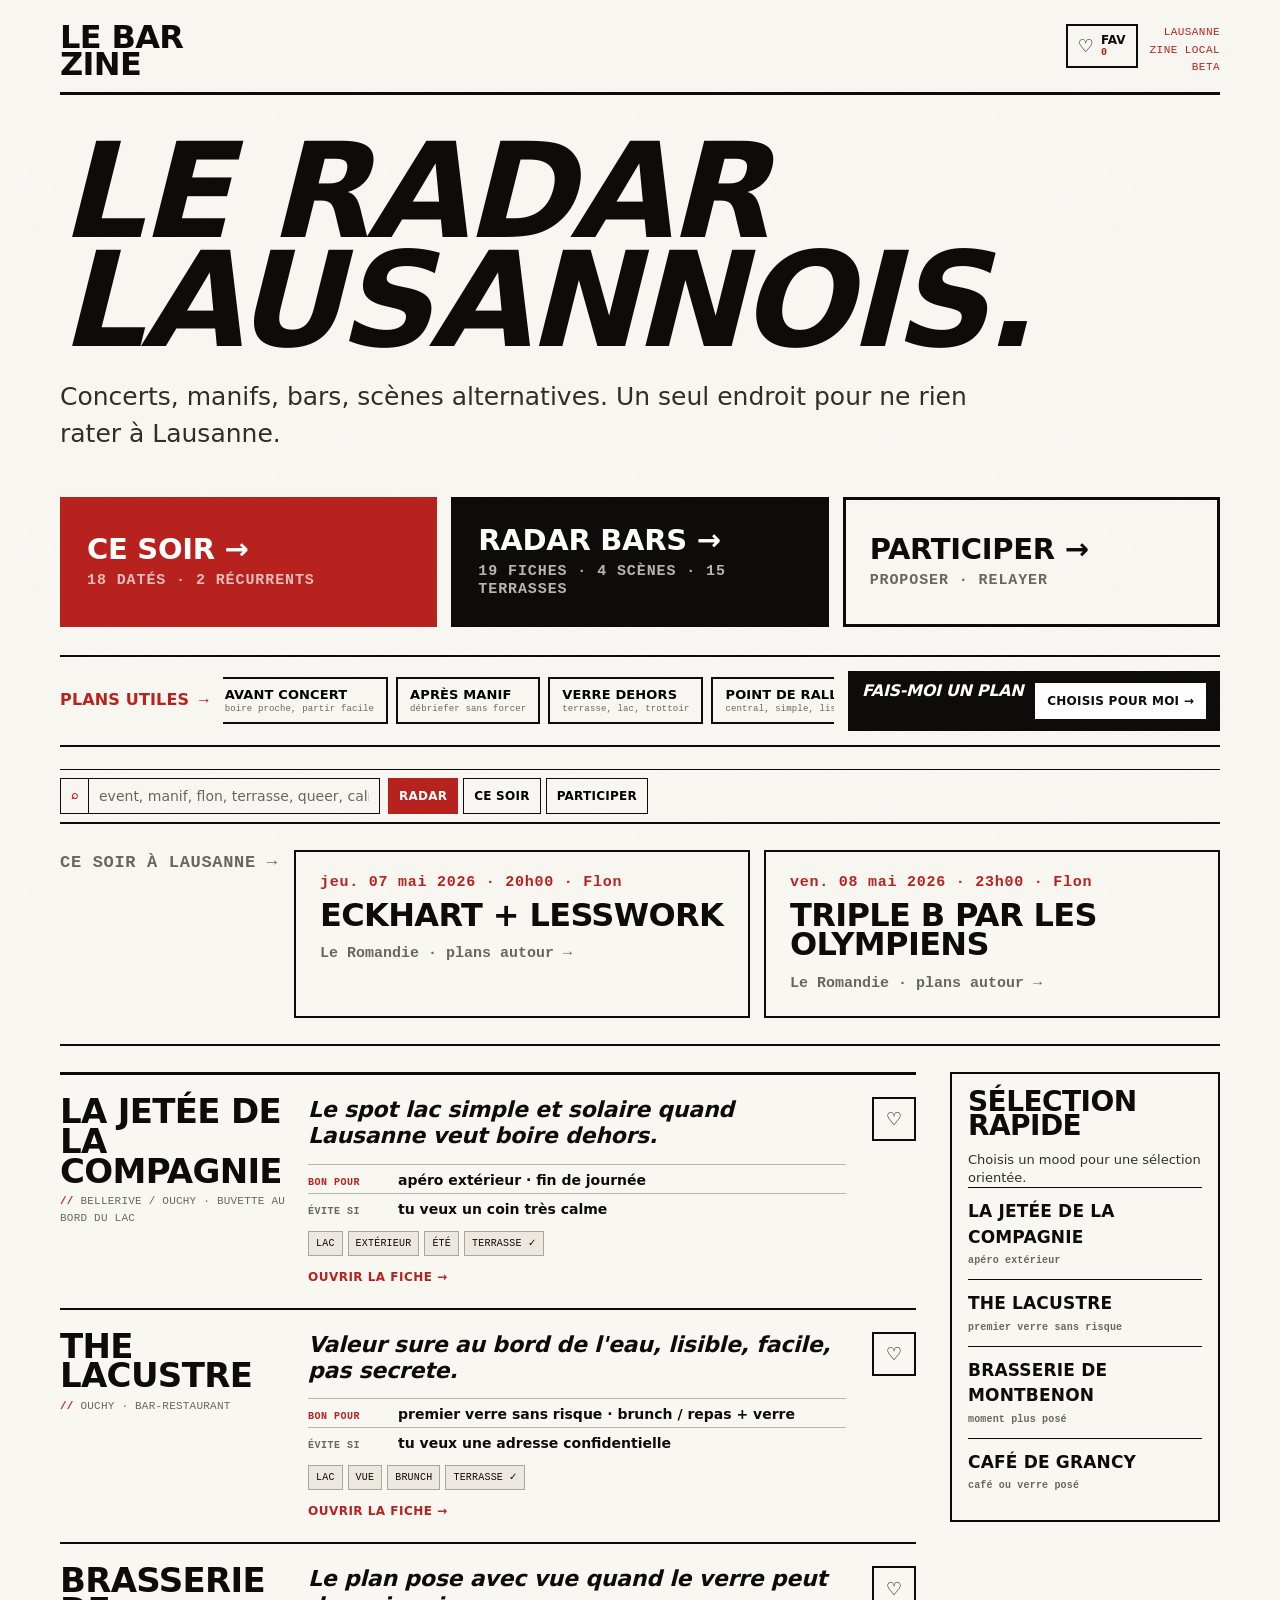
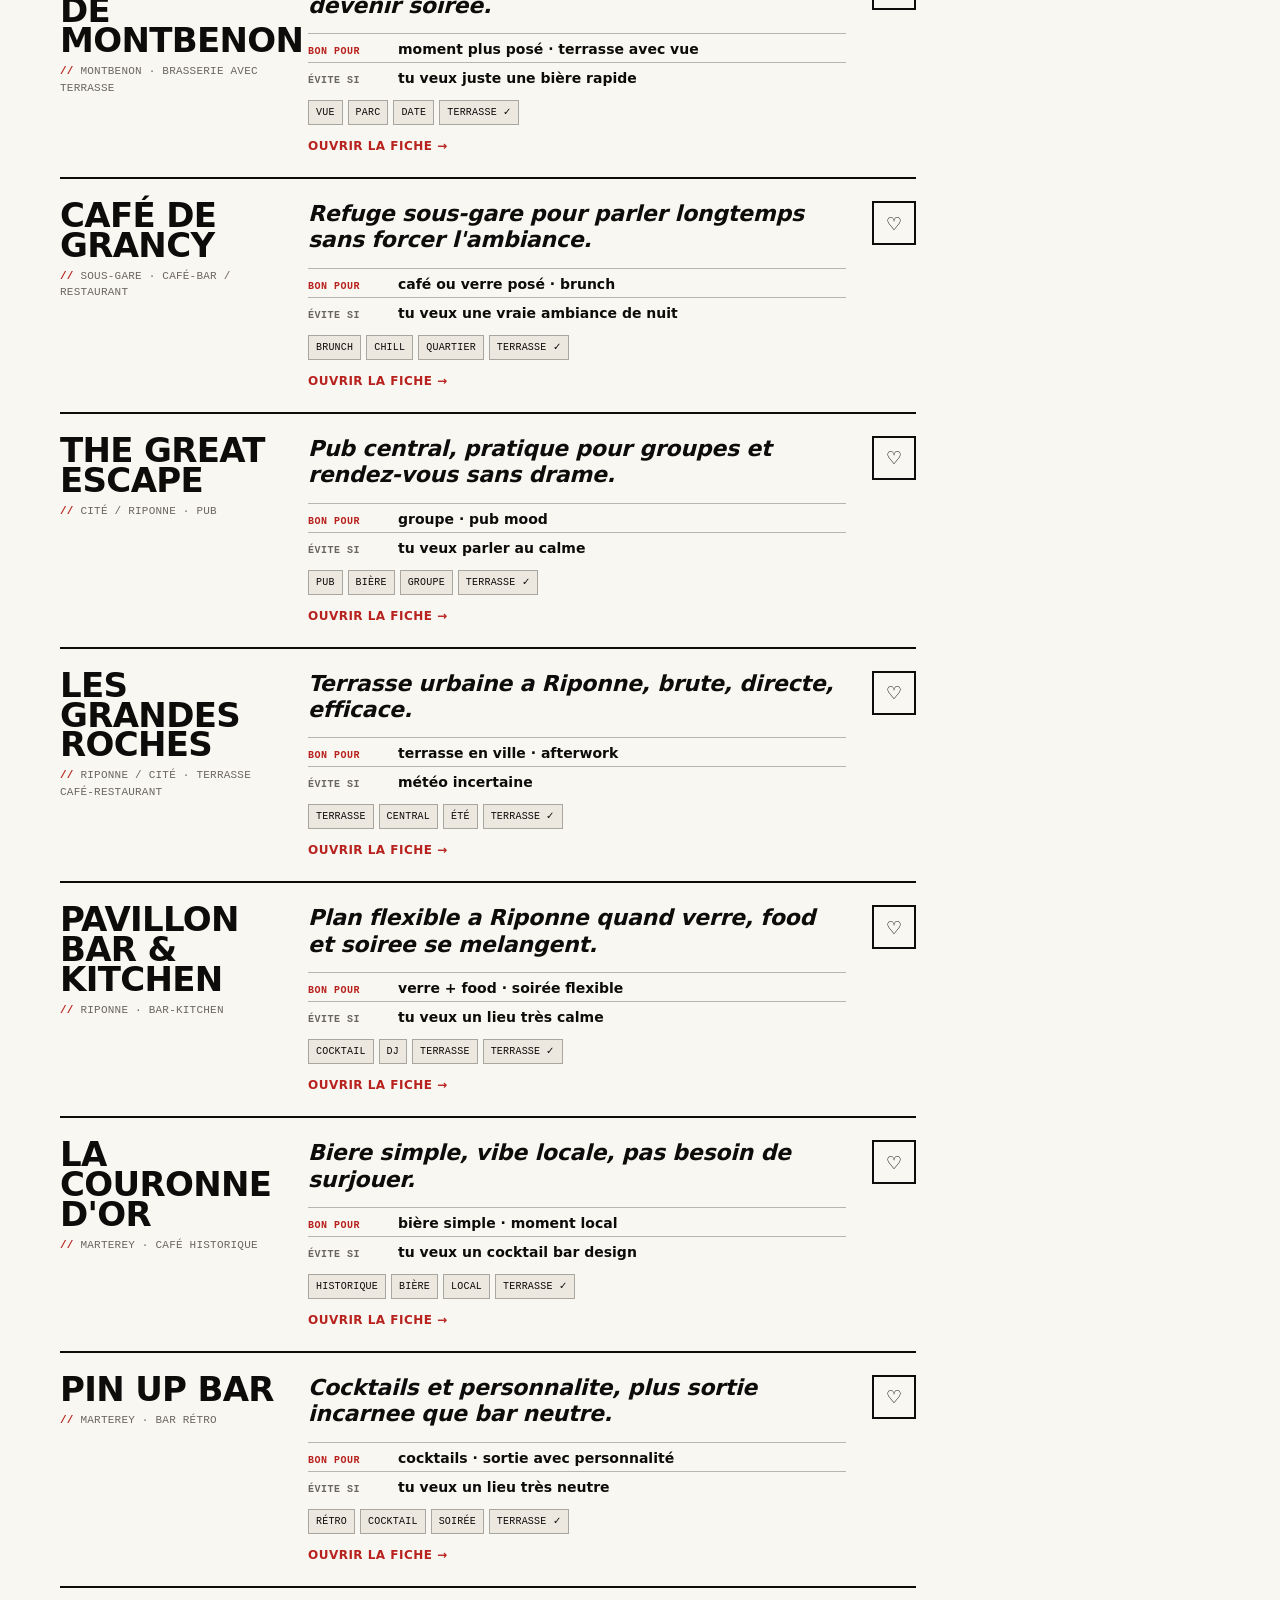
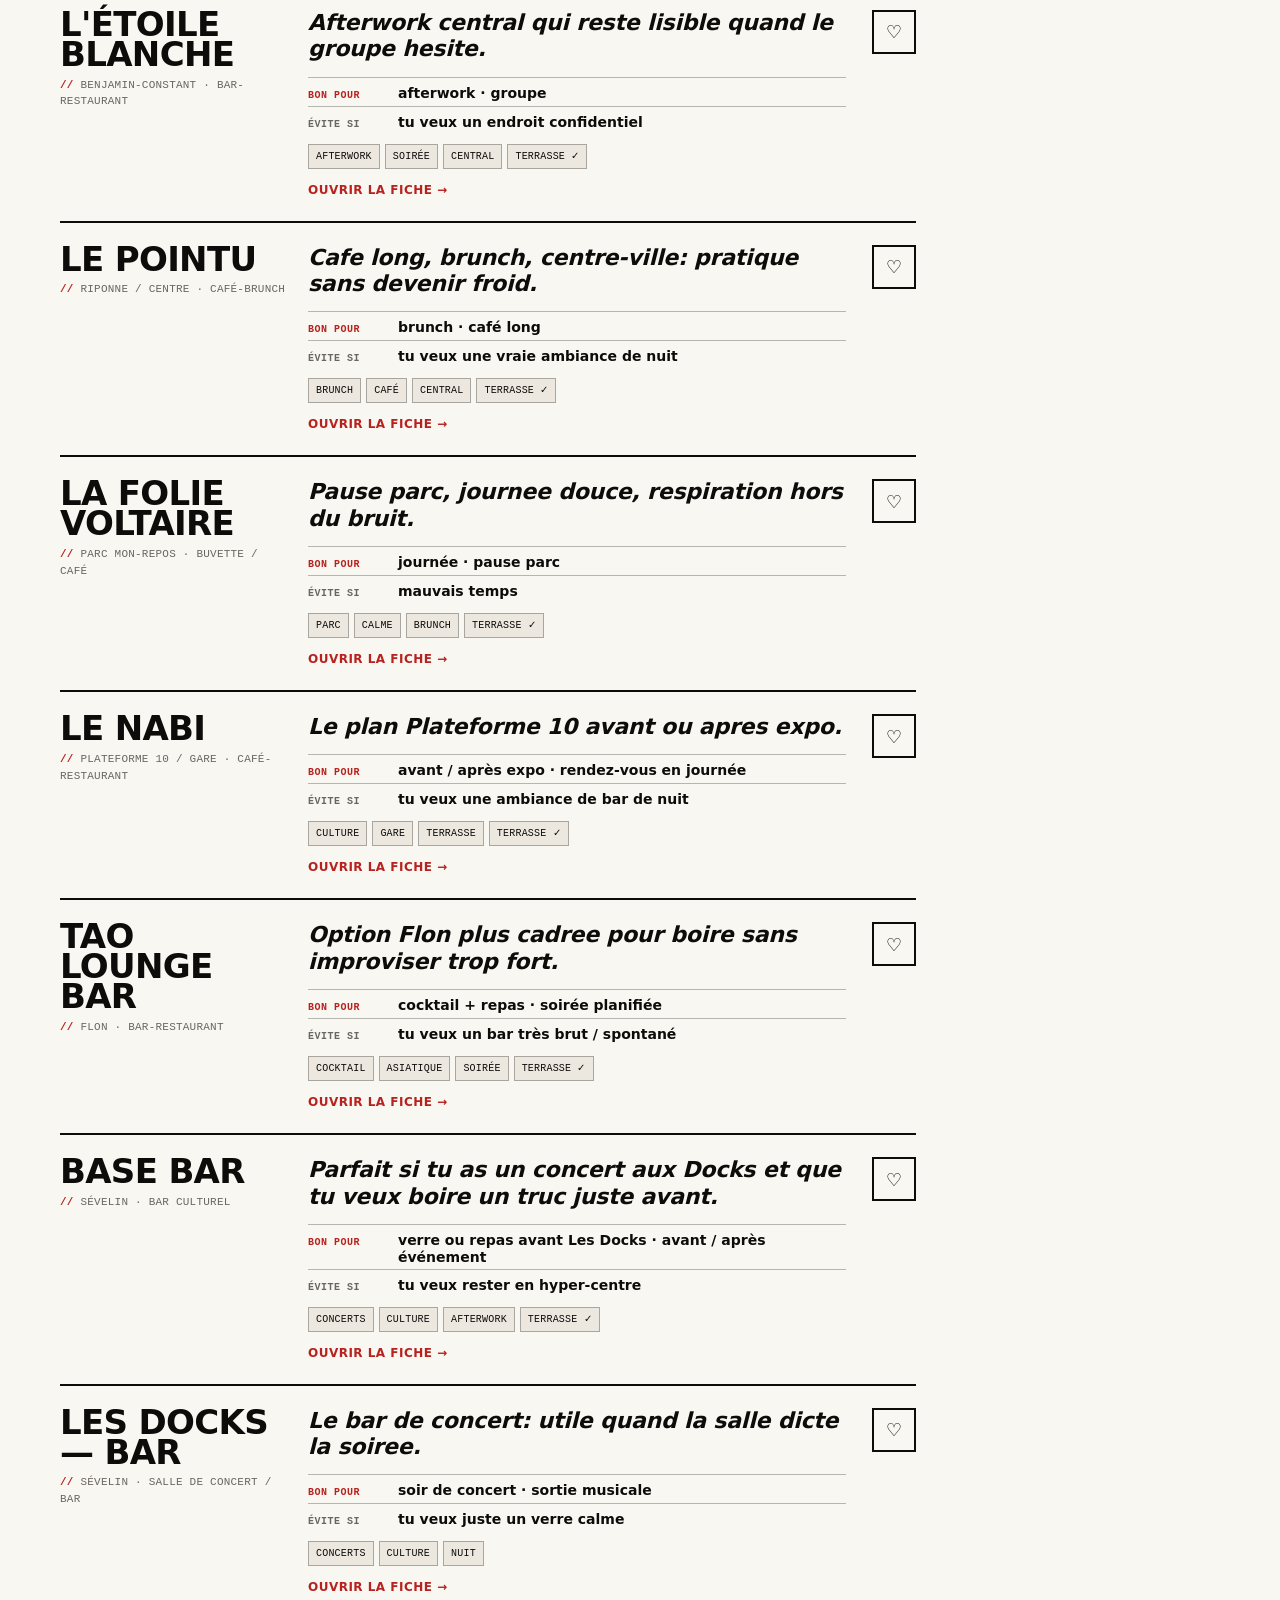
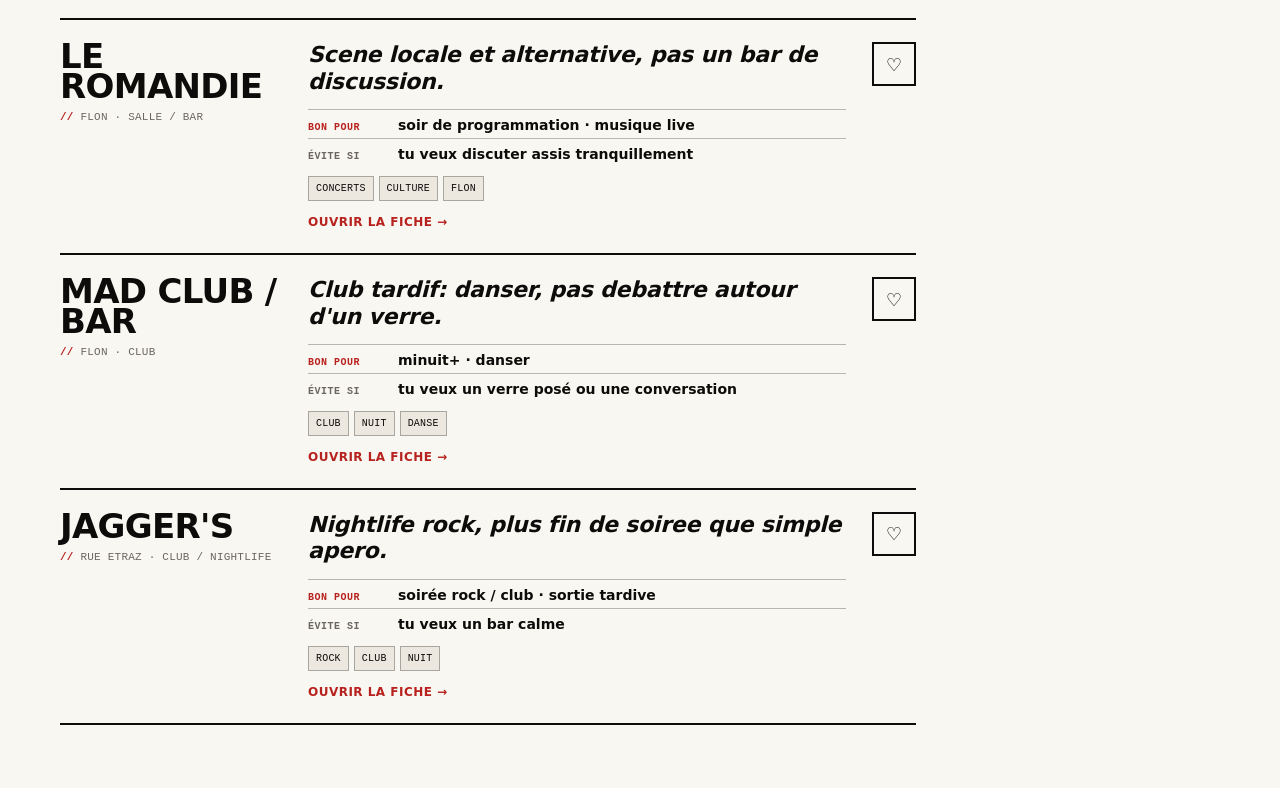
==== index.html @ 76d9517c "refactor: make plans useful editorial" ====
<!DOCTYPE html>
<html lang="fr">
<head>
<meta charset="UTF-8">
<meta name="viewport" content="width=device-width, initial-scale=1.0">
<title>Le Bar Zine — Lausanne</title>

<link rel="stylesheet" href="assets/styles.css?v=20260507-v9">
</head>
<body>

<div class="app">
  <header class="top">
    <div class="brand">Le Bar<br>Zine</div>
    <div class="top-actions">
      <button class="saved-shortcut" type="button" onclick="window.openSaved()" aria-label="Voir les favoris">
        <span>♡</span>
        <strong>FAV</strong>
        <em id="savedCount">0</em>
      </button>
      <div class="issue">Lausanne<br>zine local<br>beta</div>
    </div>
  </header>

  <section class="hero">
    <h1>Le radar lausannois.</h1>
    <p>Concerts, manifs, bars, scènes alternatives. Un seul endroit pour ne rien rater à Lausanne.</p>

    <div class="sortie-strip" id="sortieStrip" aria-label="Navigation rapide">
      <button class="sortie-card" type="button" onclick="window.goPulse('events')">
        <strong>Ce soir →</strong>
        <span id="pulseEvents">Events datés</span>
      </button>
      <button class="sortie-card" type="button" onclick="window.goPulse('bars')">
        <strong>Radar bars →</strong>
        <span id="pulseBars">Bars & lieux</span>
      </button>
      <button class="sortie-card ghost" type="button" onclick="window.goPulse('support')">
        <strong>Participer →</strong>
        <span>Proposer · relayer</span>
      </button>
    </div>

    <div class="decision">
      <div class="decision-box">
        <h2>Plans utiles</h2>
        <div id="moodGrid" class="mood-grid"></div>
      </div>
      <div class="random-box">
        <div>
          <h2>Fais-moi un plan</h2>
          <p>Bonus rapide : trois lieux selon le plan actif.</p>
        </div>
        <button onclick="window.chooseForMe()">Choisis pour moi →</button>
      </div>
    </div>
  </section>

  <section class="controls">
    <div class="search">
      <span>⌕</span>
      <input id="searchInput" placeholder="event, manif, flon, terrasse, queer, calme…" autocomplete="off" spellcheck="false">
    </div>
    <div class="tabs" id="tabs"></div>
  </section>

  <section class="tonight-strip" id="tonightStrip" aria-label="Ce soir à Lausanne"></section>

  <section class="layout">
    <main>
      <div class="grid" id="grid">
        <div class="empty">Chargement des bars...</div>
      </div>
    </main>
    <aside class="side">
      <h2>Sélection<br>rapide</h2>
      <p id="sideText">Choisis un mood pour une sélection orientée.</p>
      <div id="sideList"></div>
    </aside>
  </section>
</div>

<!-- Fiche bar -->
<section class="detail" id="detail">
  <div class="detail-inner">
    <button class="back-btn" onclick="window.closeDetail()">← retour</button>
    <div id="detailContent"></div>
  </div>
</section>

<!-- Modal "Choisis pour moi" -->
<section class="pick-modal" id="pickModal">
  <div class="pick-inner">
    <div class="pick-top">
      <div>
        <div class="pick-mood-label" id="pickMoodLabel"></div>
        <h2>Essaie ça.</h2>
      </div>
      <button class="close-btn" onclick="window.closePick()">Fermer</button>
    </div>
    <div id="pickList" class="pick-list"></div>
  </div>
</section>

<script src="assets/app.js?v=20260507-v9" defer></script>
</body>
</html>
---- assets/styles.css ----
:root{
  --paper:#f9f7f2;
  --ink:#0d0c0a;
  --muted:#6b6560;
  --red:#b8221e;
  --red2:#d42e29;
  --soft:#ede8df;
  --line:#0d0c0a;
  --paper-dark:#f0ece4;
}

*{box-sizing:border-box;margin:0;padding:0}

html,body{
  background:var(--paper);
  color:var(--ink);
  font-family:Inter,ui-sans-serif,system-ui,-apple-system,BlinkMacSystemFont,"Segoe UI",sans-serif;
  font-size:16px;
  line-height:1.5;
  overflow-x:hidden;
}

/* Texture grain */
body::before{
  content:"";
  position:fixed;
  inset:0;
  pointer-events:none;
  z-index:1000;
  opacity:.4;
  background-image:url("data:image/svg+xml,%3Csvg viewBox='0 0 256 256' xmlns='http://www.w3.org/2000/svg'%3E%3Cfilter id='noise'%3E%3CfeTurbulence type='fractalNoise' baseFrequency='0.9' numOctaves='4' stitchTiles='stitch'/%3E%3C/filter%3E%3Crect width='100%25' height='100%25' filter='url(%23noise)' opacity='0.08'/%3E%3C/svg%3E");
  background-size:180px;
  mix-blend-mode:multiply;
}

button,input{font-family:inherit}
button:focus-visible,
a:focus-visible,
input:focus-visible{
  outline:3px solid var(--red);
  outline-offset:3px;
}

/* ─── LAYOUT ─── */
.app{max-width:1200px;margin:0 auto;padding:24px 20px 100px}

/* ─── HEADER ─── */
.top{
  display:flex;
  justify-content:space-between;
  align-items:flex-start;
  border-bottom:3px solid var(--ink);
  padding-bottom:14px;
  margin-bottom:0;
}
.brand{
  font-family:Inter,ui-sans-serif,system-ui,sans-serif;
  font-weight:900;
  text-transform:uppercase;
  letter-spacing:-.02em;
  font-size:32px;
  line-height:.85;
}
.issue{
  font-family:ui-monospace,SFMono-Regular,Menlo,monospace;
  font-size:11px;
  text-transform:uppercase;
  color:var(--red);
  text-align:right;
  letter-spacing:.04em;
  line-height:1.6;
}
.top-actions{
  align-items:flex-start;
  display:flex;
  gap:12px;
}
.saved-shortcut{
  align-items:center;
  background:var(--paper);
  border:2px solid var(--ink);
  color:var(--ink);
  cursor:pointer;
  display:grid;
  gap:2px 7px;
  grid-template-columns:auto auto;
  min-height:44px;
  padding:8px 10px;
  text-align:left;
  transition:background .12s,color .12s;
}
.saved-shortcut:hover,
.saved-shortcut:focus-visible,
.saved-shortcut.active{
  background:var(--ink);
  color:white;
}
.saved-shortcut span{
  font-size:18px;
  grid-row:1 / span 2;
  line-height:1;
}
.saved-shortcut strong{
  font-family:Inter,ui-sans-serif,system-ui,sans-serif;
  font-size:12px;
  font-weight:900;
  line-height:1;
  text-transform:uppercase;
}
.saved-shortcut em{
  color:var(--red);
  font-family:ui-monospace,SFMono-Regular,Menlo,monospace;
  font-size:10px;
  font-style:normal;
  font-weight:700;
  line-height:1;
}
.saved-shortcut:hover em,
.saved-shortcut:focus-visible em,
.saved-shortcut.active em{color:white}

/* ─── HERO ─── */
.hero{padding:42px 0 22px;border-bottom:1px solid var(--ink)}
.hero h1{
  font-family:Inter,ui-sans-serif,system-ui,sans-serif;
  font-size:clamp(66px,11.5vw,132px);
  letter-spacing:-.03em;
  line-height:.82;
  text-transform:uppercase;
  font-weight:900;
  font-style:italic;
  max-width:1000px;
}
.hero p{
  font-size:25px;
  line-height:1.5;
  max-width:930px;
  margin:24px 0 0;
  color:#322d28;
}
.mission-grid{
  border-top:3px solid var(--ink);
  display:grid;
  gap:0;
  grid-template-columns:repeat(3,1fr);
  margin:22px 0 0;
}
.mission-grid article{
  border-bottom:2px solid var(--ink);
  min-width:0;
  padding:14px 14px 16px;
}
.mission-grid article + article{border-left:2px solid var(--ink)}
.mission-grid span{
  color:var(--red);
  display:block;
  font-family:ui-monospace,SFMono-Regular,Menlo,monospace;
  font-size:10px;
  font-weight:700;
  letter-spacing:.08em;
  margin-bottom:7px;
  text-transform:uppercase;
}
.mission-grid h2{
  font-family:Inter,ui-sans-serif,system-ui,sans-serif;
  font-size:23px;
  font-style:italic;
  font-weight:900;
  letter-spacing:-.01em;
  line-height:.9;
  text-transform:uppercase;
}
.mission-grid p{
  color:#332e29;
  font-size:13px;
  line-height:1.35;
  margin:9px 0 0;
}
.sortie-strip{
  border:0;
  display:grid;
  gap:14px;
  grid-template-columns:1fr 1fr 1fr;
  margin:44px 0 0;
}
.sortie-card{
  appearance:none;
  background:var(--ink);
  border:3px solid var(--ink);
  color:var(--ink);
  cursor:pointer;
  min-width:0;
  min-height:130px;
  padding:22px 24px;
  text-align:left;
  transition:background .12s,color .12s;
}
.sortie-card:first-child{
  background:var(--red);
  border-color:var(--red);
}
.sortie-card.ghost{
  background:var(--paper);
  color:var(--ink);
}
.sortie-card:hover,
.sortie-card:focus-visible{background:var(--ink);color:white}
.sortie-strip span{
  color:rgba(255,255,255,.7);
  display:block;
  font-family:ui-monospace,SFMono-Regular,Menlo,monospace;
  font-size:15px;
  font-weight:700;
  letter-spacing:.06em;
  line-height:1.2;
  margin-top:8px;
  text-transform:uppercase;
}
.sortie-card.ghost span{color:var(--muted)}
.sortie-card:hover span,
.sortie-card:focus-visible span{color:#fff}
.sortie-strip strong{
  color:white;
  display:block;
  font-family:Inter,ui-sans-serif,system-ui,sans-serif;
  font-size:29px;
  font-weight:900;
  letter-spacing:-.01em;
  line-height:1.05;
  text-transform:uppercase;
}
.sortie-card.ghost strong{color:var(--ink)}
.sortie-card.ghost:hover strong,
.sortie-card.ghost:focus-visible strong{color:white}

/* ─── DECISION ─── */
.decision{
  align-items:center;
  border-bottom:2px solid var(--ink);
  border-top:2px solid var(--ink);
  display:grid;
  gap:14px;
  grid-template-columns:minmax(0,1fr) auto;
  margin:28px 0 0;
  padding:14px 0;
}
.decision-box{
  align-items:center;
  background:var(--paper);
  display:grid;
  gap:14px;
  grid-template-columns:auto minmax(0,1fr);
  min-width:0;
}
.decision-box h2{
  color:var(--red);
  font-family:Inter,ui-sans-serif,system-ui,sans-serif;
  font-weight:900;
  font-size:16px;
  line-height:1;
  letter-spacing:.01em;
  text-transform:uppercase;
  margin:0;
  white-space:nowrap;
}
.decision-box h2::after{
  content:" →";
  font-family:ui-monospace,SFMono-Regular,Menlo,monospace;
}
.mood-grid{
  display:flex;
  gap:8px;
  min-width:0;
  overflow:auto;
  padding-bottom:1px;
  scrollbar-width:none;
}
.mood-grid::-webkit-scrollbar{display:none}
.mood-btn{
  border:2px solid var(--ink);
  background:var(--paper);
  text-align:left;
  padding:8px 12px;
  cursor:pointer;
  font-family:Inter,ui-sans-serif,system-ui,sans-serif;
  font-weight:900;
  font-size:13px;
  text-transform:uppercase;
  letter-spacing:.01em;
  transition:background .12s,color .12s;
  min-height:40px;
  flex:0 0 auto;
  white-space:nowrap;
}
.mood-btn em{
  display:block;
  font-family:ui-monospace,SFMono-Regular,Menlo,monospace;
  color:var(--muted);
  font-size:9px;
  margin-top:2px;
  font-style:normal;
  text-transform:none;
  font-weight:400;
}
.mood-btn.active{background:var(--red);color:white;border-color:var(--red)}
.mood-btn.active em{color:rgba(255,255,255,.75)}

.random-box{
  border:2px solid var(--ink);
  background:var(--ink);
  color:white;
  display:grid;
  gap:12px;
  grid-template-columns:auto auto;
  padding:10px 12px;
  white-space:nowrap;
}
.random-box h2{
  font-family:Inter,ui-sans-serif,system-ui,sans-serif;
  font-size:16px;
  line-height:1;
  letter-spacing:-.02em;
  text-transform:uppercase;
  font-weight:900;
  font-style:italic;
}
.random-box p{display:none}
.random-box button{
  border:2px solid white;
  background:white;
  color:var(--ink);
  font-family:Inter,ui-sans-serif,system-ui,sans-serif;
  font-weight:900;
  text-transform:uppercase;
  font-size:12px;
  letter-spacing:.02em;
  padding:8px 10px;
  cursor:pointer;
  transition:background .12s,color .12s;
  min-height:36px;
}
.random-box button:hover{background:var(--red);color:white;border-color:var(--red)}

/* ─── CONTROLS ─── */
.controls{
  position:sticky;
  top:0;
  z-index:20;
  background:rgba(249,247,242,.97);
  border-bottom:2px solid var(--ink);
  backdrop-filter:blur(4px);
  display:grid;
  gap:8px;
  grid-template-columns:minmax(220px,320px) minmax(0,1fr);
  padding:8px 0;
}
.search{
  display:flex;
  border:1px solid var(--ink);
  background:var(--paper);
  min-width:0;
}
.search span{
  padding:7px 10px;
  border-right:1px solid var(--ink);
  font-family:ui-monospace,SFMono-Regular,Menlo,monospace;
  font-weight:700;
  color:var(--red);
  font-size:12px;
  display:flex;
  align-items:center;
}
.search input{
  border:0;
  background:transparent;
  outline:0;
  width:100%;
  padding:7px 10px;
  font-size:14px;
  color:var(--ink);
  font-family:Inter,ui-sans-serif,system-ui,sans-serif;
}
.search input::placeholder{color:var(--muted)}
.tabs{display:flex;gap:5px;overflow:auto;scrollbar-width:none}
.tabs::-webkit-scrollbar{display:none}
.tab{
  border:1px solid var(--ink);
  background:var(--paper);
  padding:7px 10px;
  font-family:Inter,ui-sans-serif,system-ui,sans-serif;
  font-weight:700;
  text-transform:uppercase;
  font-size:12px;
  letter-spacing:.02em;
  cursor:pointer;
  white-space:nowrap;
  transition:background .1s,color .1s;
  min-height:36px;
}
.tab.active{background:var(--red);color:white;border-color:var(--red)}

/* ─── TONIGHT STRIP ─── */
.tonight-strip{
  border-bottom:2px solid var(--ink);
  display:grid;
  gap:14px;
  grid-template-columns:220px minmax(0,1fr);
  padding:26px 0;
}
.tonight-strip[hidden]{display:none}
.tonight-head span{
  color:var(--muted);
  display:block;
  font-family:ui-monospace,SFMono-Regular,Menlo,monospace;
  font-size:17px;
  font-weight:700;
  letter-spacing:.04em;
  text-transform:uppercase;
}
.tonight-list{
  display:grid;
  gap:14px;
  grid-template-columns:repeat(2,minmax(0,1fr));
}
.tonight-card{
  border:2px solid var(--ink);
  min-width:0;
  padding:22px 24px;
}
.tonight-card p{
  color:var(--red);
  font-family:ui-monospace,SFMono-Regular,Menlo,monospace;
  font-size:15px;
  font-weight:700;
  letter-spacing:.05em;
  line-height:1.2;
  margin:0 0 9px;
}
.tonight-card h2{
  font-family:Inter,ui-sans-serif,system-ui,sans-serif;
  font-size:32px;
  font-weight:900;
  letter-spacing:-.02em;
  line-height:.92;
  margin:0 0 10px;
  text-transform:uppercase;
}
.tonight-card button{
  background:transparent;
  border:0;
  color:var(--muted);
  cursor:pointer;
  font-family:ui-monospace,SFMono-Regular,Menlo,monospace;
  font-size:15px;
  font-weight:700;
  padding:0;
  text-align:left;
}
.tonight-card button:hover{color:var(--red)}

/* ─── LAYOUT GRID + SIDEBAR ─── */
.layout{display:grid;grid-template-columns:1fr 270px;gap:34px;margin-top:26px}
.grid{border-top:3px solid var(--ink)}

/* ─── CARD ─── */
.card{
  display:grid;
  grid-template-columns:minmax(180px,230px) 1fr 52px;
  gap:18px;
  align-items:start;
  border-bottom:2px solid var(--ink);
  padding:22px 0;
  cursor:pointer;
  transition:background .1s;
}
.card:hover{background:var(--paper-dark);margin:0 -8px;padding:22px 8px}
.card-left{}
.name{
  font-family:Inter,ui-sans-serif,system-ui,sans-serif;
  font-size:34px;
  line-height:.88;
  letter-spacing:-.02em;
  text-transform:uppercase;
  font-weight:900;
  transition:color .1s;
}
.card:hover .name{color:var(--red)}
.meta{
  font-family:ui-monospace,SFMono-Regular,Menlo,monospace;
  color:var(--muted);
  font-size:11px;
  text-transform:uppercase;
  margin-top:7px;
  letter-spacing:.02em;
}
.meta::before{content:"// ";color:var(--red);font-weight:700}
.status{
  display:inline-block;
  font-family:ui-monospace,SFMono-Regular,Menlo,monospace;
  font-size:10px;
  letter-spacing:.04em;
  margin-top:9px;
  padding:3px 7px;
  text-transform:uppercase;
  border:1px solid currentColor;
}
.status-ok{color:#2a7a3a;background:rgba(42,122,58,.08)}
.status-check{color:#8a6a10;background:rgba(138,106,16,.08)}
.status-todo{color:var(--red);background:rgba(184,34,30,.08)}
.status-row{display:flex;gap:7px;flex-wrap:wrap;align-items:center}
.hook{
  font-size:22px;
  font-style:italic;
  font-weight:650;
  line-height:1.2;
  letter-spacing:-.01em;
  margin:0 0 14px;
  max-width:680px;
  text-align:left;
  hyphens:auto;
}
.reason{
  border-left:3px solid var(--red);
  color:var(--red);
  font-family:ui-monospace,SFMono-Regular,Menlo,monospace;
  font-size:11px;
  font-weight:700;
  letter-spacing:.03em;
  margin:0 0 10px;
  padding-left:8px;
  text-transform:uppercase;
}
.card-fit{
  align-items:baseline;
  border-top:1px solid rgba(13,12,10,.28);
  display:grid;
  gap:8px;
  grid-template-columns:82px 1fr;
  padding:7px 0 0;
}
.card-fit + .card-fit{margin-top:3px}
.card-fit span{
  color:var(--red);
  font-family:ui-monospace,SFMono-Regular,Menlo,monospace;
  font-size:10px;
  font-weight:700;
  letter-spacing:.05em;
  text-transform:uppercase;
}
.card-fit strong{
  font-family:Inter,ui-sans-serif,system-ui,sans-serif;
  font-size:14px;
  font-weight:800;
  line-height:1.2;
}
.card-fit.muted span{color:var(--muted)}
.tags{display:flex;gap:5px;flex-wrap:wrap}
.card .tags{margin-top:12px}
.card-open{
  color:var(--red);
  font-family:Inter,ui-sans-serif,system-ui,sans-serif;
  font-size:12px;
  font-weight:900;
  letter-spacing:.04em;
  margin-top:12px;
  text-transform:uppercase;
}
.tag{
  background:var(--soft);
  border:1px solid rgba(13,12,10,.3);
  padding:4px 7px;
  font-family:ui-monospace,SFMono-Regular,Menlo,monospace;
  font-size:10px;
  text-transform:uppercase;
  letter-spacing:.02em;
}
.save-btn{
  border:2px solid var(--ink);
  background:var(--paper);
  width:44px;
  height:44px;
  font-size:18px;
  cursor:pointer;
  justify-self:end;
  transition:background .1s,color .1s;
  display:flex;
  align-items:center;
  justify-content:center;
  flex:0 0 auto;
}
.save-btn.saved{background:var(--red);color:white;border-color:var(--red)}

/* ─── SIDEBAR ─── */
.side{
  position:sticky;
  top:120px;
  align-self:start;
  border:2px solid var(--ink);
  padding:16px;
}
.side h2{
  font-family:Inter,ui-sans-serif,system-ui,sans-serif;
  font-size:28px;
  line-height:.88;
  letter-spacing:-.02em;
  text-transform:uppercase;
  font-weight:900;
  margin:0 0 12px;
}
.side p{color:#332e29;line-height:1.4;font-size:13px}
.side-item{
  border-top:1px solid var(--ink);
  padding:11px 0;
  font-family:Inter,ui-sans-serif,system-ui,sans-serif;
  font-weight:700;
  font-size:17px;
  text-transform:uppercase;
  cursor:pointer;
  letter-spacing:.01em;
  transition:color .1s;
}
.side-item:hover{color:var(--red)}
.side-item em{
  display:block;
  font-family:ui-monospace,SFMono-Regular,Menlo,monospace;
  color:var(--muted);
  font-size:10px;
  font-style:normal;
  text-transform:none;
  margin-top:3px;
}

/* ─── EMPTY ─── */
.empty{
  border:2px solid var(--ink);
  padding:32px;
  text-align:center;
  font-family:Inter,ui-sans-serif,system-ui,sans-serif;
  font-weight:700;
  font-size:20px;
  text-transform:uppercase;
  letter-spacing:.02em;
  color:var(--muted);
  margin-top:2px;
}

/* ─── DETAIL (fiche bar) ─── */
.detail{
  display:none;
  position:fixed;
  inset:0;
  background:var(--paper);
  z-index:80;
  overflow:auto;
}
.detail.open{display:block}
.detail-inner{max-width:960px;margin:0 auto;padding:22px 20px 100px}
.back-btn{
  border:2px solid var(--ink);
  background:var(--paper);
  padding:9px 13px;
  font-family:Inter,ui-sans-serif,system-ui,sans-serif;
  font-weight:700;
  text-transform:uppercase;
  font-size:13px;
  letter-spacing:.04em;
  cursor:pointer;
  transition:background .1s,color .1s;
}
.back-btn:hover{background:var(--ink);color:white}

.detail-head{border-bottom:3px solid var(--ink);padding:26px 0 20px;margin-bottom:22px}
.detail-title{
  font-family:Inter,ui-sans-serif,system-ui,sans-serif;
  font-size:clamp(52px,10vw,120px);
  line-height:.8;
  letter-spacing:-.03em;
  text-transform:uppercase;
  font-weight:900;
  font-style:italic;
  max-width:880px;
}
.detail-meta{
  font-family:ui-monospace,SFMono-Regular,Menlo,monospace;
  color:var(--red);
  text-transform:uppercase;
  font-size:11px;
  letter-spacing:.04em;
  margin-top:14px;
}
.detail-meta::before{content:"// ";font-weight:700}
.detail-actions{display:flex;gap:10px;margin-top:16px;flex-wrap:wrap}
.detail-save{
  border:2px solid var(--ink);
  background:var(--red);
  color:#fff;
  padding:10px 16px;
  font-family:Inter,ui-sans-serif,system-ui,sans-serif;
  font-weight:700;
  text-transform:uppercase;
  font-size:14px;
  letter-spacing:.04em;
  cursor:pointer;
}
.agenda-link{
  border:2px solid var(--ink);
  background:var(--paper);
  color:var(--ink);
  padding:10px 16px;
  font-family:Inter,ui-sans-serif,system-ui,sans-serif;
  font-weight:700;
  text-transform:uppercase;
  font-size:14px;
  letter-spacing:.04em;
  cursor:pointer;
  text-decoration:none;
  display:inline-flex;
  align-items:center;
  gap:6px;
  transition:background .1s,color .1s;
}
.agenda-link:hover{background:var(--ink);color:white}
.detail-community{
  border-color:var(--red);
  color:var(--red);
}
.detail-community:hover{background:var(--red);color:#fff}
.agenda-label{
  font-family:ui-monospace,SFMono-Regular,Menlo,monospace;
  font-size:10px;
  color:var(--muted);
  margin-top:6px;
  letter-spacing:.02em;
}

.lead-text{
  font-size:26px;
  line-height:1.18;
  letter-spacing:-.02em;
  max-width:800px;
  margin:0 0 22px;
  font-family:Inter,ui-sans-serif,system-ui,sans-serif;
  font-weight:400;
  font-style:italic;
}
.detail-context{
  border-bottom:2px solid var(--ink);
  border-top:2px solid var(--ink);
  display:grid;
  gap:12px;
  grid-template-columns:190px 1fr;
  margin:0 0 22px;
  padding:13px 0;
}
.detail-context > div:first-child span{
  color:var(--red);
  display:block;
  font-family:ui-monospace,SFMono-Regular,Menlo,monospace;
  font-size:10px;
  font-weight:700;
  letter-spacing:.06em;
  text-transform:uppercase;
}
.detail-context > div:first-child strong{
  display:block;
  font-family:Inter,ui-sans-serif,system-ui,sans-serif;
  font-size:19px;
  font-weight:900;
  line-height:1;
  margin-top:4px;
  text-transform:uppercase;
}
.detail-context-list{
  display:grid;
  gap:7px;
}
.detail-context-list a{
  border:1px solid var(--ink);
  color:var(--ink);
  display:grid;
  gap:2px;
  padding:9px 10px;
  text-decoration:none;
  transition:background .12s,color .12s;
}
.detail-context-list a:hover{
  background:var(--ink);
  color:white;
}
.detail-context-list span{
  color:var(--red);
  font-family:ui-monospace,SFMono-Regular,Menlo,monospace;
  font-size:9px;
  font-weight:700;
  letter-spacing:.05em;
  text-transform:uppercase;
}
.detail-context-list a:hover span{color:#fff}
.detail-context-list strong{
  font-family:Inter,ui-sans-serif,system-ui,sans-serif;
  font-size:14px;
  font-weight:900;
  line-height:1;
  text-transform:uppercase;
}

/* Progressive disclosure */
.progressive{border-top:2px solid var(--ink)}
.fold{border-bottom:2px solid var(--ink)}
.fold summary{
  list-style:none;
  cursor:pointer;
  padding:15px 0;
  font-family:Inter,ui-sans-serif,system-ui,sans-serif;
  font-size:20px;
  font-weight:700;
  text-transform:uppercase;
  letter-spacing:.02em;
  display:flex;
  justify-content:space-between;
  gap:16px;
  user-select:none;
}
.fold summary::-webkit-details-marker{display:none}
.fold summary::after{content:"+";color:var(--red);font-size:22px;line-height:1}
.fold[open] summary::after{content:"–"}
.fold-content{padding:0 0 16px}

.sections{display:grid;grid-template-columns:1fr 1fr;gap:16px}
.box{border-top:2px solid var(--ink);padding-top:12px}
.box h3{
  font-family:ui-monospace,SFMono-Regular,Menlo,monospace;
  font-size:11px;
  text-transform:uppercase;
  letter-spacing:.06em;
  color:var(--red);
  margin:0 0 10px;
}
.box p,.box li{font-size:15px;line-height:1.45}
.box ul{margin:0;padding-left:16px}

.pills{display:flex;gap:7px;flex-wrap:wrap}
.pill{
  border:1px solid var(--ink);
  background:var(--soft);
  padding:7px 10px;
  font-family:Inter,ui-sans-serif,system-ui,sans-serif;
  font-size:14px;
  font-weight:700;
  text-transform:uppercase;
}

.service-grid{display:grid;grid-template-columns:repeat(5,1fr);gap:8px}
.service{
  border:2px solid var(--ink);
  padding:10px;
  font-family:ui-monospace,SFMono-Regular,Menlo,monospace;
  font-size:10px;
  text-transform:uppercase;
  letter-spacing:.03em;
}
.service b{
  display:block;
  font-family:Inter,ui-sans-serif,system-ui,sans-serif;
  font-size:13px;
  font-weight:700;
  text-transform:none;
  margin-top:5px;
}

/* Agenda section dans la fiche */
.agenda-section{margin-top:12px}
.agenda-block{
  border:2px solid var(--ink);
  padding:14px 16px;
  margin-top:10px;
  display:flex;
  align-items:center;
  justify-content:space-between;
  gap:12px;
  flex-wrap:wrap;
}
.agenda-block-text{}
.agenda-block-text strong{
  font-family:Inter,ui-sans-serif,system-ui,sans-serif;
  font-size:17px;
  font-weight:700;
  text-transform:uppercase;
  letter-spacing:.02em;
  display:block;
}
.agenda-block-text span{
  font-family:ui-monospace,SFMono-Regular,Menlo,monospace;
  font-size:10px;
  color:var(--muted);
  letter-spacing:.03em;
}
.agenda-go{
  border:2px solid var(--ink);
  background:var(--ink);
  color:white;
  padding:9px 14px;
  font-family:Inter,ui-sans-serif,system-ui,sans-serif;
  font-weight:700;
  text-transform:uppercase;
  font-size:13px;
  letter-spacing:.04em;
  cursor:pointer;
  text-decoration:none;
  white-space:nowrap;
  transition:background .1s;
}
.agenda-go:hover{background:var(--red)}
.contribution-block{
  background:var(--paper-dark);
  border-style:dashed;
}
.agenda-empty{
  font-family:ui-monospace,SFMono-Regular,Menlo,monospace;
  font-size:11px;
  color:var(--muted);
  padding:12px 0;
  letter-spacing:.02em;
}
.nearby-events{
  border-top:2px solid var(--ink);
  display:grid;
  gap:8px;
  margin-top:16px;
  padding-top:14px;
}
.nearby-events h3,
.event-plans p{
  color:var(--red);
  font-family:ui-monospace,SFMono-Regular,Menlo,monospace;
  font-size:11px;
  font-weight:700;
  letter-spacing:.06em;
  text-transform:uppercase;
}
.nearby-events article{
  border:1px solid var(--ink);
  display:grid;
  gap:3px;
  padding:10px 12px;
}
.nearby-events span,
.nearby-events em{
  color:var(--muted);
  font-family:ui-monospace,SFMono-Regular,Menlo,monospace;
  font-size:10px;
  font-style:normal;
  letter-spacing:.03em;
  text-transform:uppercase;
}
.nearby-events strong{
  font-family:Inter,ui-sans-serif,system-ui,sans-serif;
  font-size:16px;
  font-weight:900;
  line-height:1;
  text-transform:uppercase;
}
.nearby-events a{
  color:var(--red);
  font-family:Inter,ui-sans-serif,system-ui,sans-serif;
  font-size:12px;
  font-weight:800;
  justify-self:start;
  margin-top:4px;
  text-decoration:none;
  text-transform:uppercase;
}

.cta{display:grid;grid-template-columns:repeat(auto-fit,minmax(150px,1fr));gap:10px;margin-top:28px}
.cta a{
  text-align:center;
  text-decoration:none;
  border:2px solid var(--ink);
  padding:13px;
  font-family:Inter,ui-sans-serif,system-ui,sans-serif;
  font-weight:700;
  font-size:15px;
  text-transform:uppercase;
  letter-spacing:.04em;
  color:var(--ink);
  transition:background .1s,color .1s;
}
.cta a:hover{background:var(--ink);color:white}
.cta a:first-child{background:var(--red);color:white;border-color:var(--red)}
.cta a:first-child:hover{background:var(--red2)}

/* ─── PICK MODAL ─── */
.pick-modal{
  display:none;
  position:fixed;
  inset:0;
  background:rgba(13,12,10,.94);
  z-index:120;
  color:white;
  overflow:auto;
}
.pick-modal.open{display:block}
.pick-inner{max-width:900px;margin:0 auto;padding:24px 20px 80px}
.pick-top{
  display:flex;
  justify-content:space-between;
  gap:12px;
  border-bottom:3px solid white;
  padding-bottom:14px;
  align-items:flex-end;
}
.pick-top h2{
  font-family:Inter,ui-sans-serif,system-ui,sans-serif;
  font-size:clamp(46px,9vw,96px);
  line-height:.82;
  letter-spacing:-.03em;
  text-transform:uppercase;
  font-weight:900;
  font-style:italic;
}
.pick-mood-label{
  font-family:ui-monospace,SFMono-Regular,Menlo,monospace;
  font-size:11px;
  color:rgba(255,255,255,.5);
  letter-spacing:.04em;
  text-transform:uppercase;
  padding-bottom:4px;
}
.close-btn{
  border:2px solid white;
  background:transparent;
  color:white;
  font-family:Inter,ui-sans-serif,system-ui,sans-serif;
  font-weight:700;
  text-transform:uppercase;
  font-size:14px;
  letter-spacing:.04em;
  padding:10px 14px;
  cursor:pointer;
  align-self:flex-start;
  transition:background .1s,color .1s;
}
.close-btn:hover{background:white;color:var(--ink)}

.pick-list{
  display:grid;
  grid-template-columns:repeat(3,1fr);
  gap:14px;
  margin-top:22px;
}
.pick-card{
  border:2px solid rgba(255,255,255,.25);
  padding:18px;
  background:#161412;
  cursor:pointer;
  transition:border-color .15s,background .15s;
}
.pick-card:hover{border-color:white;background:#1e1b18}
.pick-num{
  font-family:ui-monospace,SFMono-Regular,Menlo,monospace;
  font-size:11px;
  color:var(--red);
  letter-spacing:.08em;
  margin-bottom:10px;
  font-weight:700;
}
.pick-card h3{
  font-family:Inter,ui-sans-serif,system-ui,sans-serif;
  font-size:28px;
  line-height:.9;
  letter-spacing:-.02em;
  text-transform:uppercase;
  font-weight:900;
  font-style:italic;
  margin:0 0 10px;
}
.pick-card p{color:rgba(255,255,255,.7);line-height:1.35;font-size:14px}
.pick-card .pick-why{
  color:var(--red);
  font-family:ui-monospace,SFMono-Regular,Menlo,monospace;
  font-size:11px;
  text-transform:uppercase;
  letter-spacing:.04em;
  margin-top:10px;
  font-weight:700;
}

/* ─── CONFIDENCE BADGE ─── */
.confidence{
  display:inline-block;
  font-family:ui-monospace,SFMono-Regular,Menlo,monospace;
  font-size:10px;
  padding:3px 7px;
  text-transform:uppercase;
  letter-spacing:.04em;
  border:1px solid currentColor;
}
.confidence.bon{color:#2a7a3a;background:rgba(42,122,58,.08)}
.confidence.moyen{color:#8a6a10;background:rgba(138,106,16,.08)}

/* ─── AGENDA + SUPPORT ─── */
.zine-panel,
.support-board{
  border-bottom:3px solid var(--ink);
  display:grid;
  gap:18px;
  grid-template-columns:1fr 280px;
  padding:22px 0;
}
.kicker{
  color:var(--red);
  font-family:ui-monospace,SFMono-Regular,Menlo,monospace;
  font-size:11px;
  font-weight:700;
  letter-spacing:.06em;
  margin:0 0 8px;
  text-transform:uppercase;
}
.zine-panel h2,
.support-lead h2{
  font-family:Inter,ui-sans-serif,system-ui,sans-serif;
  font-size:42px;
  font-style:italic;
  font-weight:900;
  letter-spacing:-.02em;
  line-height:.9;
  text-transform:uppercase;
}
.zine-panel p,
.support-lead p{
  color:#332e29;
  margin-top:10px;
  max-width:700px;
}
.panel-actions{
  display:grid;
  gap:8px;
  align-self:center;
}
.panel-actions a,
.event-link,
.support-options a{
  border:2px solid var(--ink);
  color:var(--ink);
  display:inline-flex;
  font-family:Inter,ui-sans-serif,system-ui,sans-serif;
  font-size:13px;
  font-weight:800;
  justify-content:center;
  letter-spacing:.04em;
  padding:11px 13px;
  text-decoration:none;
  text-transform:uppercase;
  transition:background .1s,color .1s;
}
.panel-actions a:first-child,
.support-options article:first-child a{background:var(--red);border-color:var(--red);color:white}
.panel-actions a:hover,
.event-link:hover,
.support-options a:hover{background:var(--ink);color:white}
.agenda-list{display:grid;gap:18px}
.event-section{
  border-top:3px solid var(--ink);
  padding:17px 0 0;
}
.event-section:first-child{border-top:0;padding-top:0}
.event-section-title{
  align-items:flex-end;
  display:flex;
  gap:14px;
  justify-content:space-between;
  margin-bottom:4px;
}
.event-section-title h3{
  font-family:Inter,ui-sans-serif,system-ui,sans-serif;
  font-size:26px;
  font-style:italic;
  font-weight:900;
  letter-spacing:-.01em;
  line-height:.9;
  text-transform:uppercase;
}
.event-section-title span{
  color:var(--red);
  flex:0 0 auto;
  font-family:ui-monospace,SFMono-Regular,Menlo,monospace;
  font-size:10px;
  letter-spacing:.04em;
  text-align:right;
  text-transform:uppercase;
}
.event-card{
  border-bottom:2px solid var(--ink);
  display:grid;
  gap:12px;
  padding:18px 0;
}
.event-date,
.event-place{
  font-family:ui-monospace,SFMono-Regular,Menlo,monospace;
  font-size:11px;
  letter-spacing:.04em;
  text-transform:uppercase;
}
.event-date{color:var(--red);font-weight:700}
.event-place{color:var(--muted);margin-top:4px}
.event-card h2{
  font-family:Inter,ui-sans-serif,system-ui,sans-serif;
  font-size:32px;
  font-style:italic;
  font-weight:900;
  letter-spacing:-.02em;
  line-height:.9;
  text-transform:uppercase;
}
.event-link{justify-self:start}
.event-plans{
  border-top:1px solid rgba(13,12,10,.28);
  display:grid;
  gap:8px;
  padding-top:11px;
}
.event-plans > div{
  display:grid;
  gap:7px;
  grid-template-columns:repeat(4,minmax(0,1fr));
}
.event-plans button{
  background:var(--paper);
  border:1px solid var(--ink);
  color:var(--ink);
  cursor:pointer;
  display:grid;
  gap:3px;
  min-height:88px;
  padding:9px;
  text-align:left;
  transition:background .12s,color .12s;
}
.event-plans button:hover,
.event-plans button:focus-visible{
  background:var(--ink);
  color:#fff;
}
.event-plans span{
  color:var(--red);
  font-family:ui-monospace,SFMono-Regular,Menlo,monospace;
  font-size:9px;
  font-weight:700;
  letter-spacing:.05em;
  text-transform:uppercase;
}
.event-plans button:hover span,
.event-plans button:focus-visible span{color:#fff}
.event-plans strong{
  font-family:Inter,ui-sans-serif,system-ui,sans-serif;
  font-size:14px;
  font-weight:900;
  line-height:1;
  text-transform:uppercase;
}
.event-plans em{
  color:var(--muted);
  font-family:ui-monospace,SFMono-Regular,Menlo,monospace;
  font-size:9px;
  font-style:normal;
  line-height:1.25;
}
.event-plans button:hover em,
.event-plans button:focus-visible em{color:rgba(255,255,255,.72)}
.support-board{grid-template-columns:1fr}
.support-options{
  display:grid;
  gap:12px;
  grid-template-columns:repeat(3,1fr);
}
.support-options article{
  border:2px solid var(--ink);
  display:grid;
  gap:10px;
  padding:16px;
}
.support-options h3{
  font-family:Inter,ui-sans-serif,system-ui,sans-serif;
  font-size:24px;
  font-weight:900;
  letter-spacing:-.01em;
  line-height:.95;
  text-transform:uppercase;
}
.support-options p{font-size:14px;color:#332e29}

/* ─── RESPONSIVE ─── */
@media(max-width:860px){
  .app{padding:16px 14px 80px}
  .top{padding-bottom:10px}
  .brand{font-size:26px}
  .top-actions{gap:8px}
  .saved-shortcut{padding:7px 8px}
  .saved-shortcut strong{font-size:10px}
  .issue{font-size:10px;line-height:1.45}
  .hero{padding:22px 0 18px}
  .hero p{font-size:20px;line-height:1.35;margin-top:18px}
  .mission-grid{
    display:flex;
    gap:8px;
    margin:16px -14px 0;
    overflow-x:auto;
    padding:0 14px 2px;
    scroll-snap-type:x proximity;
    scrollbar-width:none;
  }
  .mission-grid::-webkit-scrollbar{display:none}
  .mission-grid article{
    border:2px solid var(--ink);
    flex:0 0 245px;
    min-height:132px;
    padding:12px;
    scroll-snap-align:start;
  }
  .mission-grid article + article{border-left:2px solid var(--ink)}
  .mission-grid h2{font-size:21px}
  .mission-grid p{font-size:12px}
  .sortie-strip{
    display:flex;
    margin:28px 0 0;
    overflow:auto;
    padding:0 0 2px;
    scroll-snap-type:x proximity;
    scrollbar-width:none;
  }
  .sortie-strip::-webkit-scrollbar{display:none}
  .sortie-card{
    flex:0 0 250px;
    min-height:104px;
    padding:18px;
    scroll-snap-align:start;
  }
  .sortie-strip strong{font-size:24px}
  .sortie-strip span{font-size:12px}
  .decision{
    align-items:stretch;
    grid-template-columns:1fr;
    margin-top:18px;
    padding:12px 0;
  }
  .decision-box{
    grid-template-columns:1fr;
  }
  .decision-box h2{font-size:16px}
  .mood-grid{
    gap:8px;
    padding:0 14px 2px;
    margin:0 -14px;
    scroll-snap-type:x proximity;
  }
  .mood-grid::-webkit-scrollbar{display:none}
  .mood-btn{
    flex:0 0 172px;
    scroll-snap-align:start;
    font-size:13px;
  }
  .random-box{
    align-items:center;
    gap:12px;
    grid-template-columns:1fr auto;
  }
  .random-box h2{font-size:18px}
  .random-box button{white-space:nowrap}
  .controls{
    grid-template-columns:minmax(170px,240px) minmax(0,1fr);
    margin:0 -14px;
    padding:7px 14px;
  }
  .tonight-strip{
    grid-template-columns:1fr;
    margin:0 -14px;
    padding:22px 14px;
  }
  .tonight-list{
    display:flex;
    overflow:auto;
    padding-bottom:3px;
    scroll-snap-type:x proximity;
    scrollbar-width:none;
  }
  .tonight-list::-webkit-scrollbar{display:none}
  .tonight-card{
    flex:0 0 76vw;
    padding:18px;
    scroll-snap-align:start;
  }
  .tonight-card h2{font-size:27px}
  .search input{font-size:15px}
  .tabs{gap:7px}
  .tab{padding:7px 10px;font-size:12px}
  .layout{grid-template-columns:1fr}
  .side{display:none}
  .grid{border-top-width:3px}
  .card{grid-template-columns:minmax(0,1fr) 44px;gap:10px;padding:18px 0}
  .card:hover{margin:0;padding:18px 0}
  .card-left{grid-column:1 / 2}
  .card .card-body{grid-column:1 / 2}
  .save-btn{grid-column:2 / 3;grid-row:1;justify-self:end}
  .name{font-size:25px;line-height:.92}
  .meta{font-size:10px}
  .status{font-size:9px;margin-top:7px}
  .hook{
    font-size:18px;
    line-height:1.25;
    text-align:left;
  }
  .card-fit{grid-template-columns:76px 1fr;gap:7px}
  .card-fit strong{font-size:13px}
  .reason{font-size:10px}
  .sections{grid-template-columns:1fr}
  .service-grid{grid-template-columns:repeat(2,1fr)}
  .hero h1{font-size:clamp(44px,14vw,80px)}
  .pick-list{grid-template-columns:1fr}
  .pick-inner{padding:18px 14px 70px}
  .pick-top{align-items:flex-start}
  .pick-card h3{font-size:25px}
  .detail-inner{padding:16px 14px 80px}
  .detail-head{padding:20px 0 18px}
  .lead-text{font-size:21px;line-height:1.25}
  .detail-context{grid-template-columns:1fr}
  .fold summary{font-size:17px}
  .cta{grid-template-columns:1fr}
  .agenda-block{flex-direction:column;align-items:flex-start}
  .zine-panel,
  .support-board{grid-template-columns:1fr;padding:18px 0}
  .zine-panel h2,
  .support-lead h2{font-size:31px}
  .panel-actions{grid-template-columns:1fr 1fr}
  .support-options{grid-template-columns:1fr}
  .event-section-title{align-items:flex-start;flex-direction:column;gap:5px}
  .event-section-title h3{font-size:23px}
  .event-section-title span{text-align:left}
  .event-card h2{font-size:27px}
  .event-plans > div{grid-template-columns:repeat(2,minmax(0,1fr))}
}

@media(max-width:700px){
  .sortie-strip{
    display:grid;
    gap:10px;
    grid-template-columns:1fr;
    overflow:visible;
    padding:0;
  }
  .sortie-card{
    min-height:92px;
    width:100%;
  }
}

@media(max-width:480px){
  .app{padding-left:12px;padding-right:12px}
  .hero h1{font-size:43px}
  .hero p{font-size:14px}
  .mission-grid{margin-left:-12px;margin-right:-12px;padding-left:12px;padding-right:12px}
  .mission-grid article{flex-basis:225px;min-height:126px}
  .decision{gap:10px}
  .random-box{border-width:2px}
  .mood-grid{margin:0 -12px;padding-left:12px;padding-right:12px}
  .mood-btn{font-size:12px;padding:8px 10px}
  .random-box{grid-template-columns:1fr}
  .controls{grid-template-columns:1fr;margin:0 -12px;padding-left:12px;padding-right:12px}
  .tonight-strip{margin:0 -12px;padding-left:12px;padding-right:12px}
  .card{grid-template-columns:1fr 44px}
  .name{font-size:23px}
  .card-fit{display:none}
  .tags{gap:4px}
  .tag{font-size:9px;padding:3px 6px}
  .detail-title{font-size:clamp(40px,12vw,80px)}
  .panel-actions{grid-template-columns:1fr}
  .event-plans > div{grid-template-columns:1fr}
}

@media(hover:none){
  .card:hover{background:transparent}
  .card:hover .name{color:var(--ink)}
}
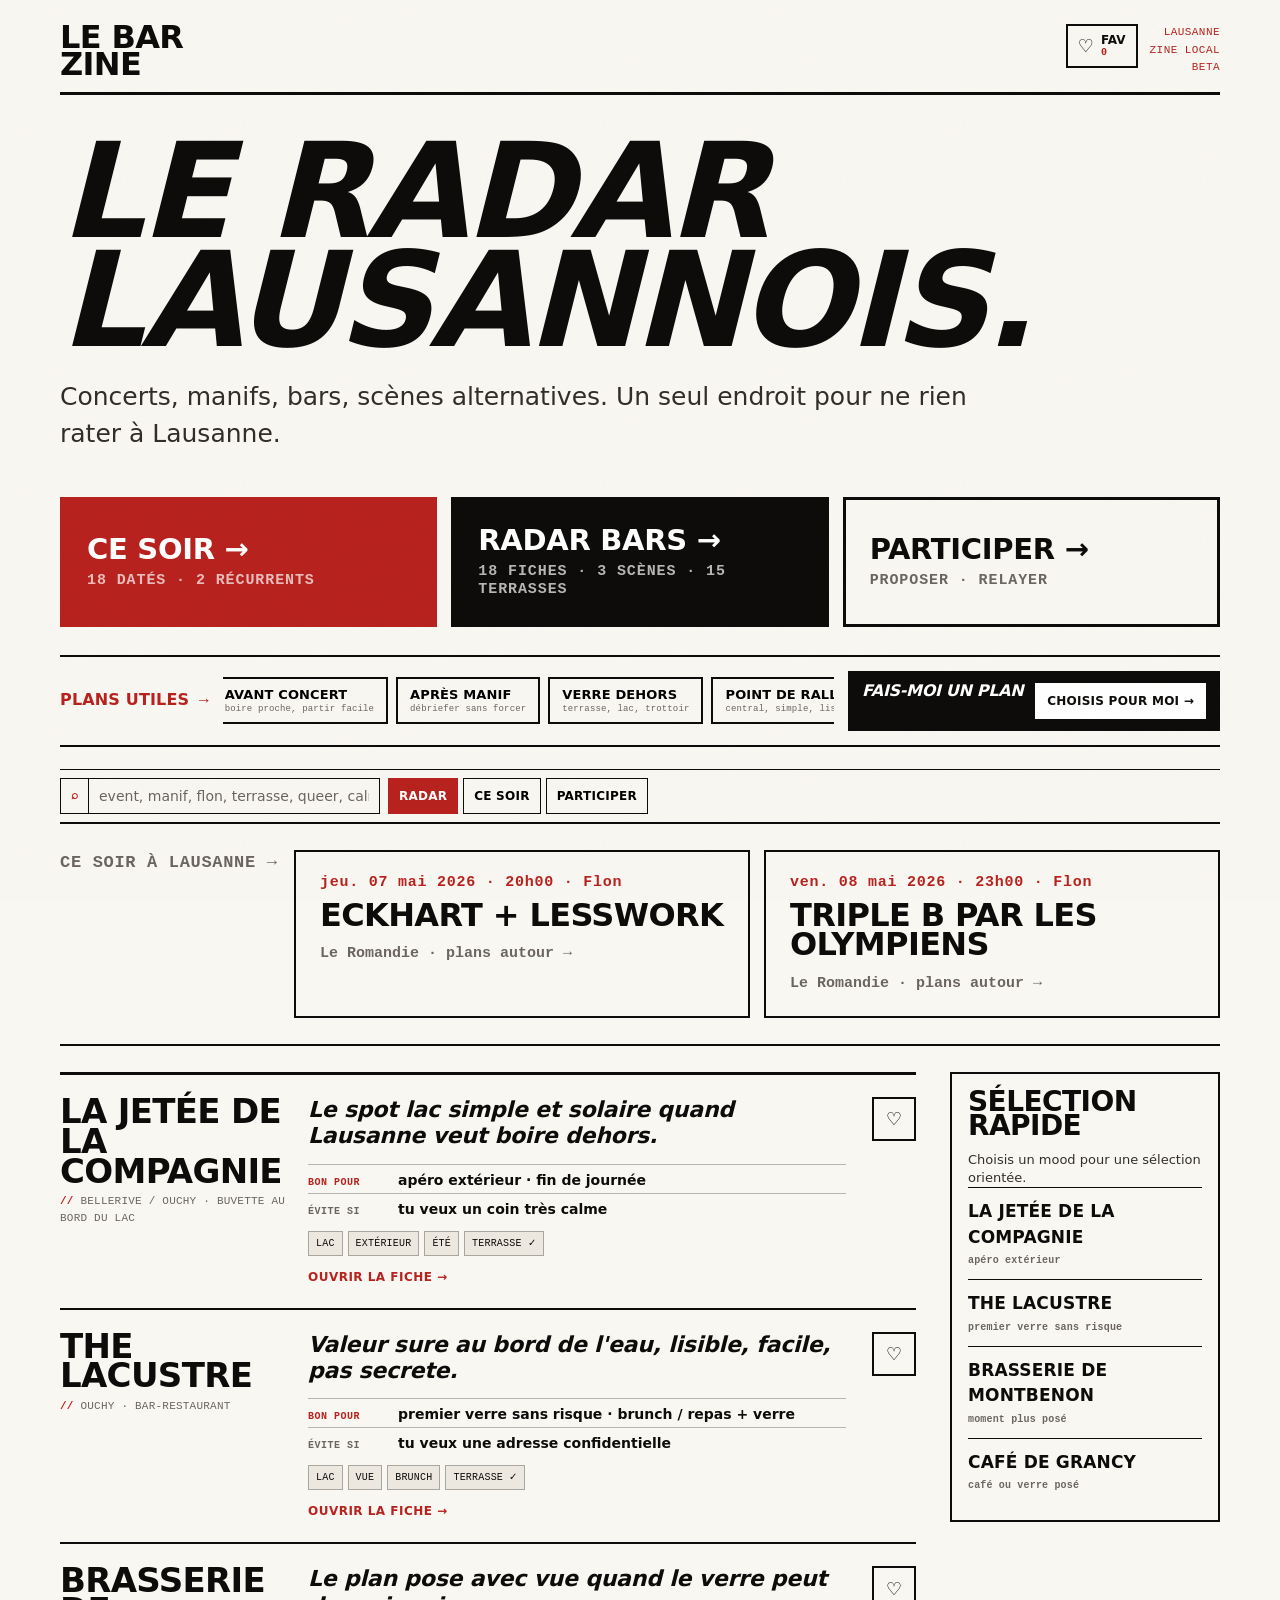
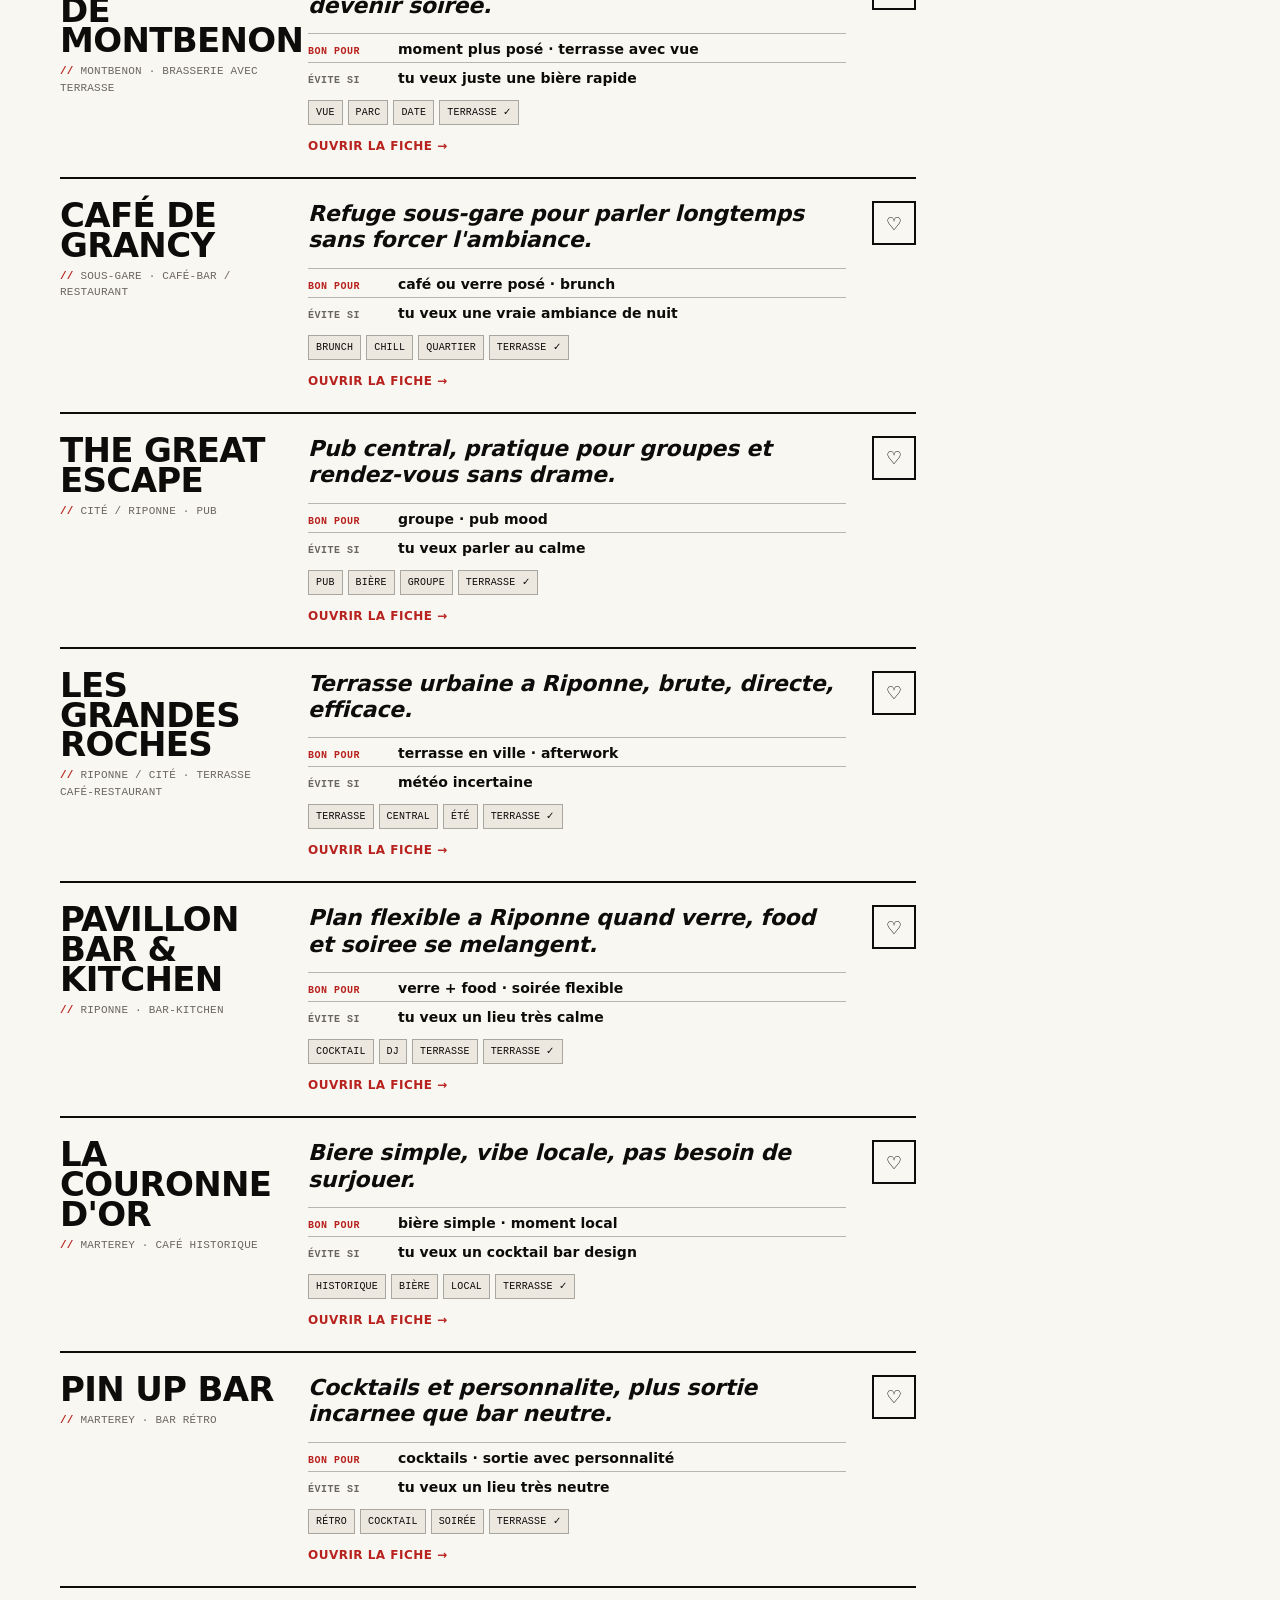
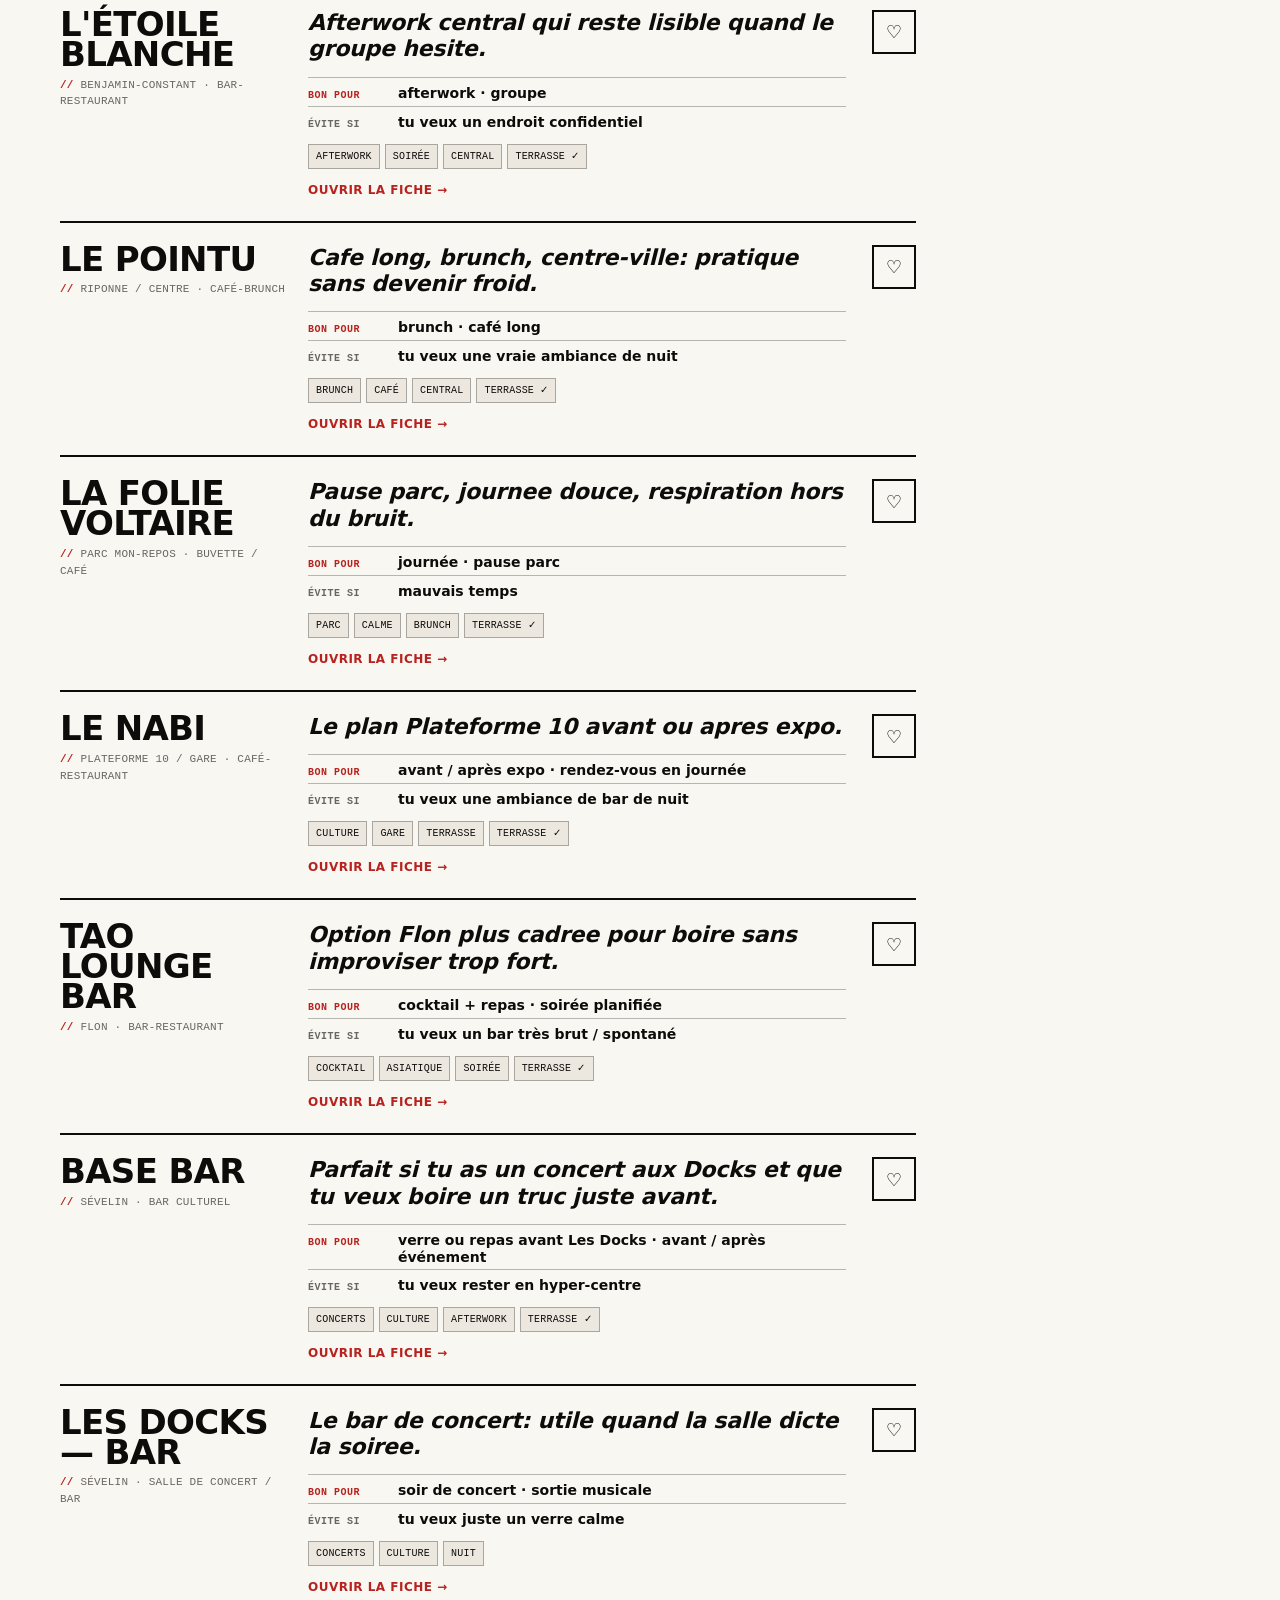
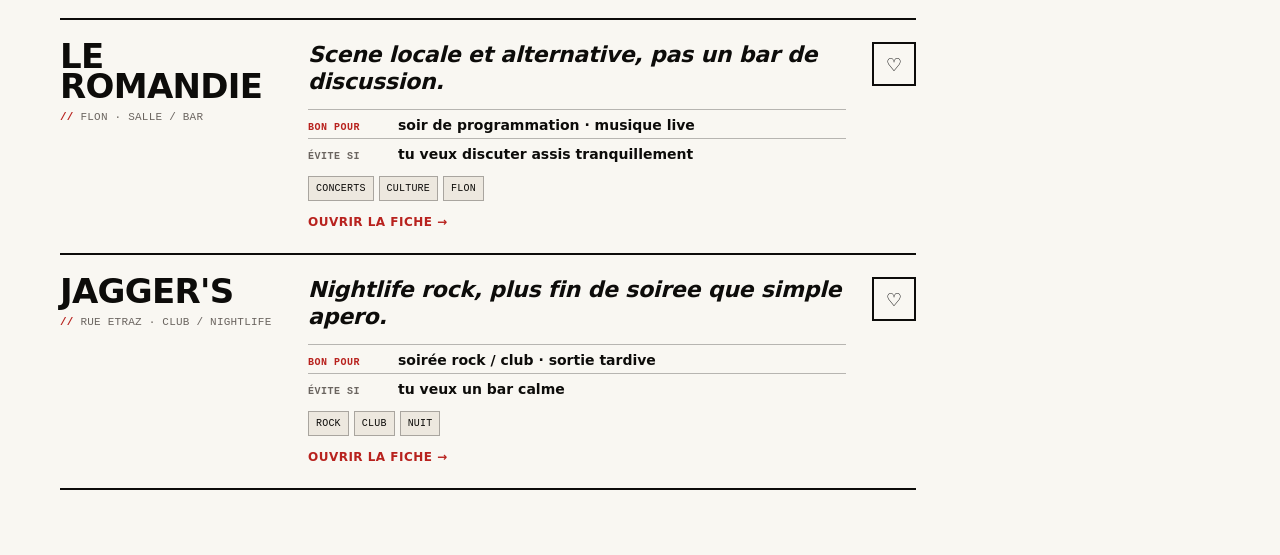
==== commit b6063ca2: "refactor: remove commercial club from radar" ====
--- a/index.html
+++ b/index.html
@@ -5,7 +5,7 @@
 <meta name="viewport" content="width=device-width, initial-scale=1.0">
 <title>Le Bar Zine — Lausanne</title>
 
-<link rel="stylesheet" href="assets/styles.css?v=20260507-v9">
+<link rel="stylesheet" href="assets/styles.css?v=20260507-v10">
 </head>
 <body>
 
@@ -102,6 +102,6 @@
   </div>
 </section>
 
-<script src="assets/app.js?v=20260507-v9" defer></script>
+<script src="assets/app.js?v=20260507-v10" defer></script>
 </body>
 </html>
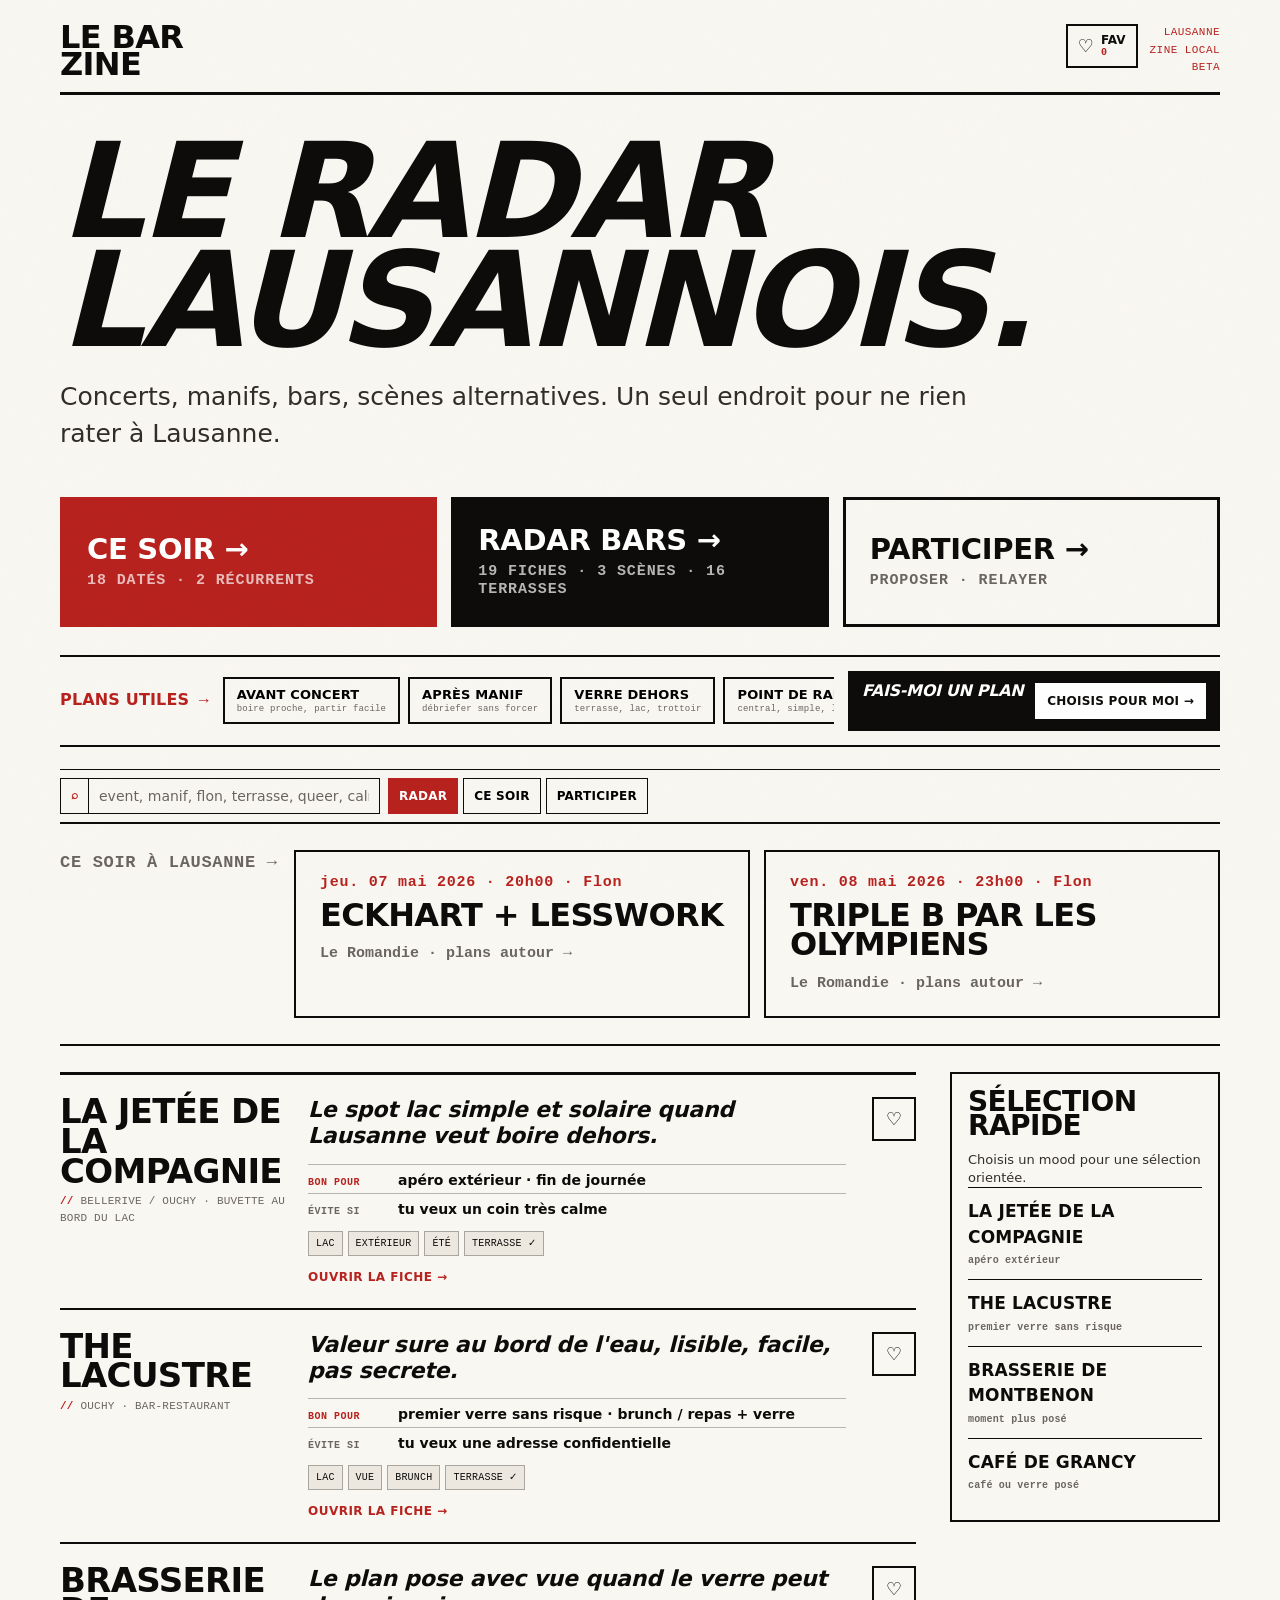
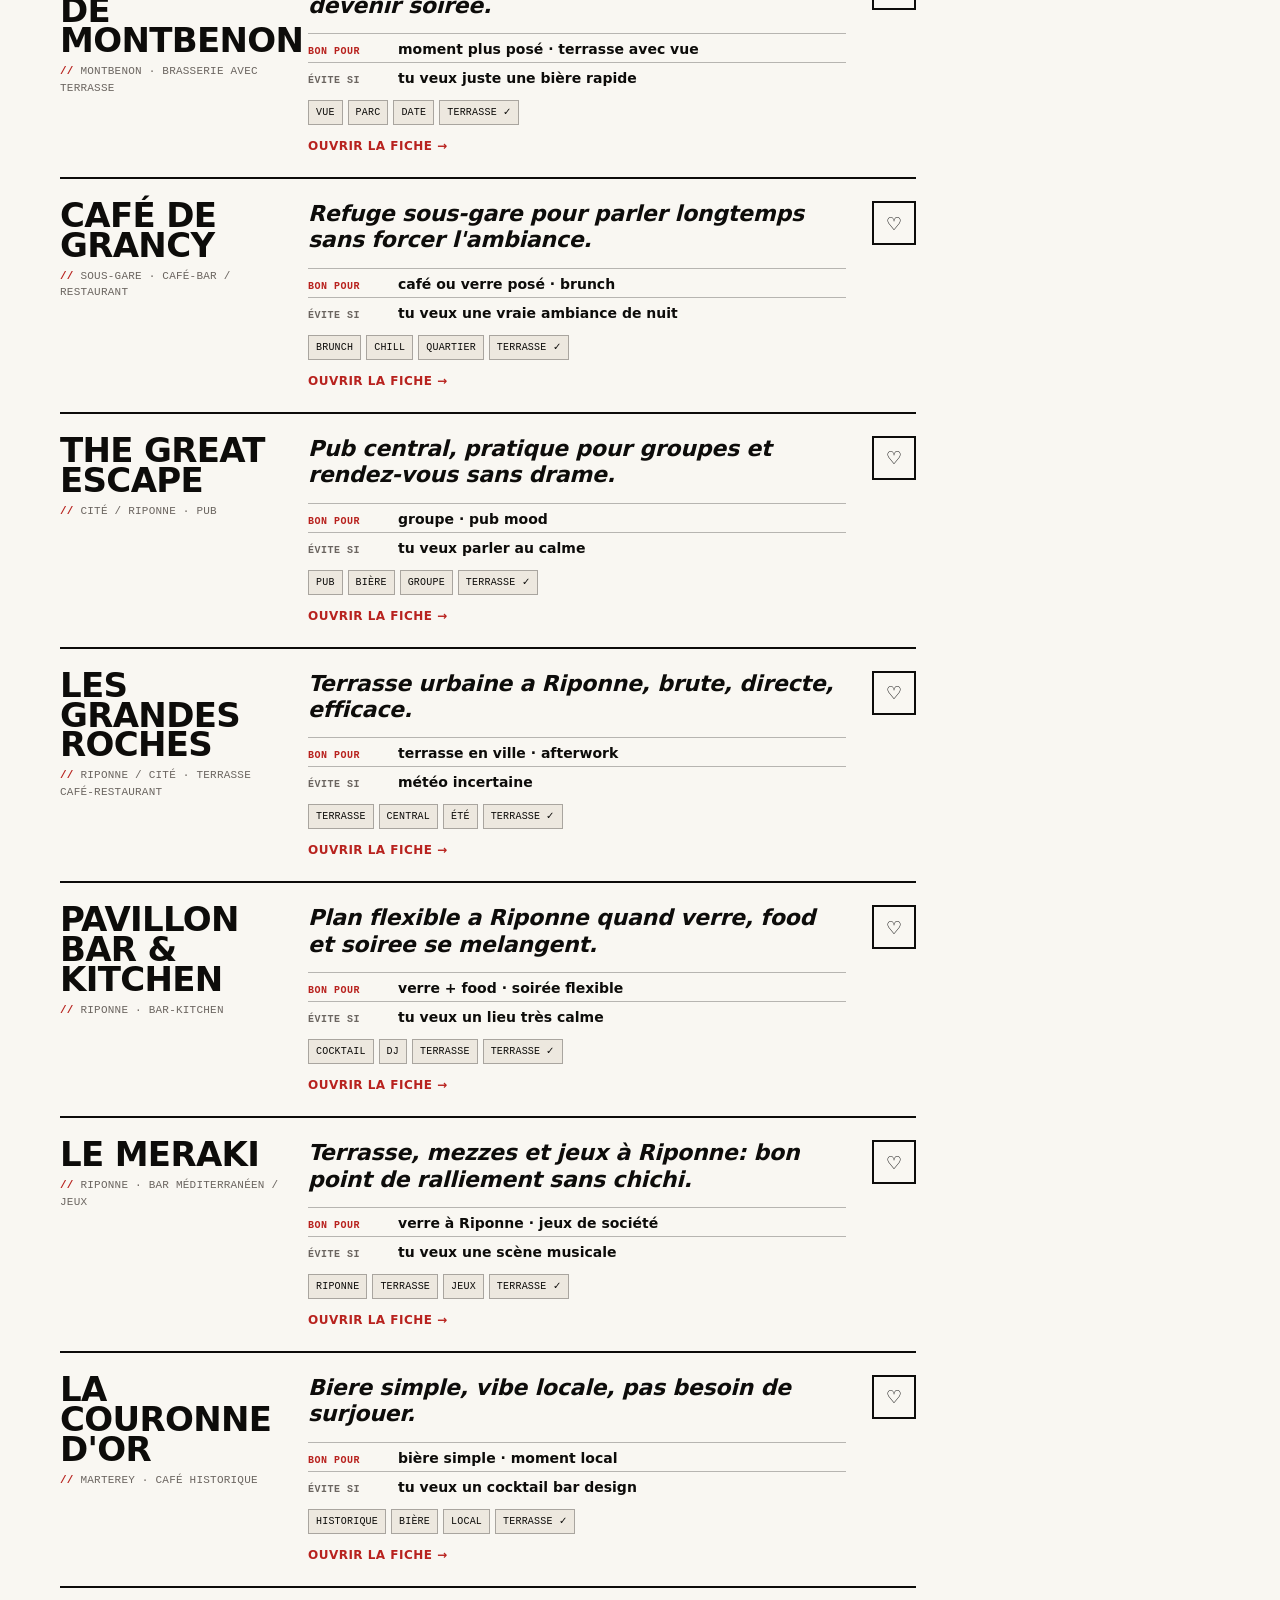
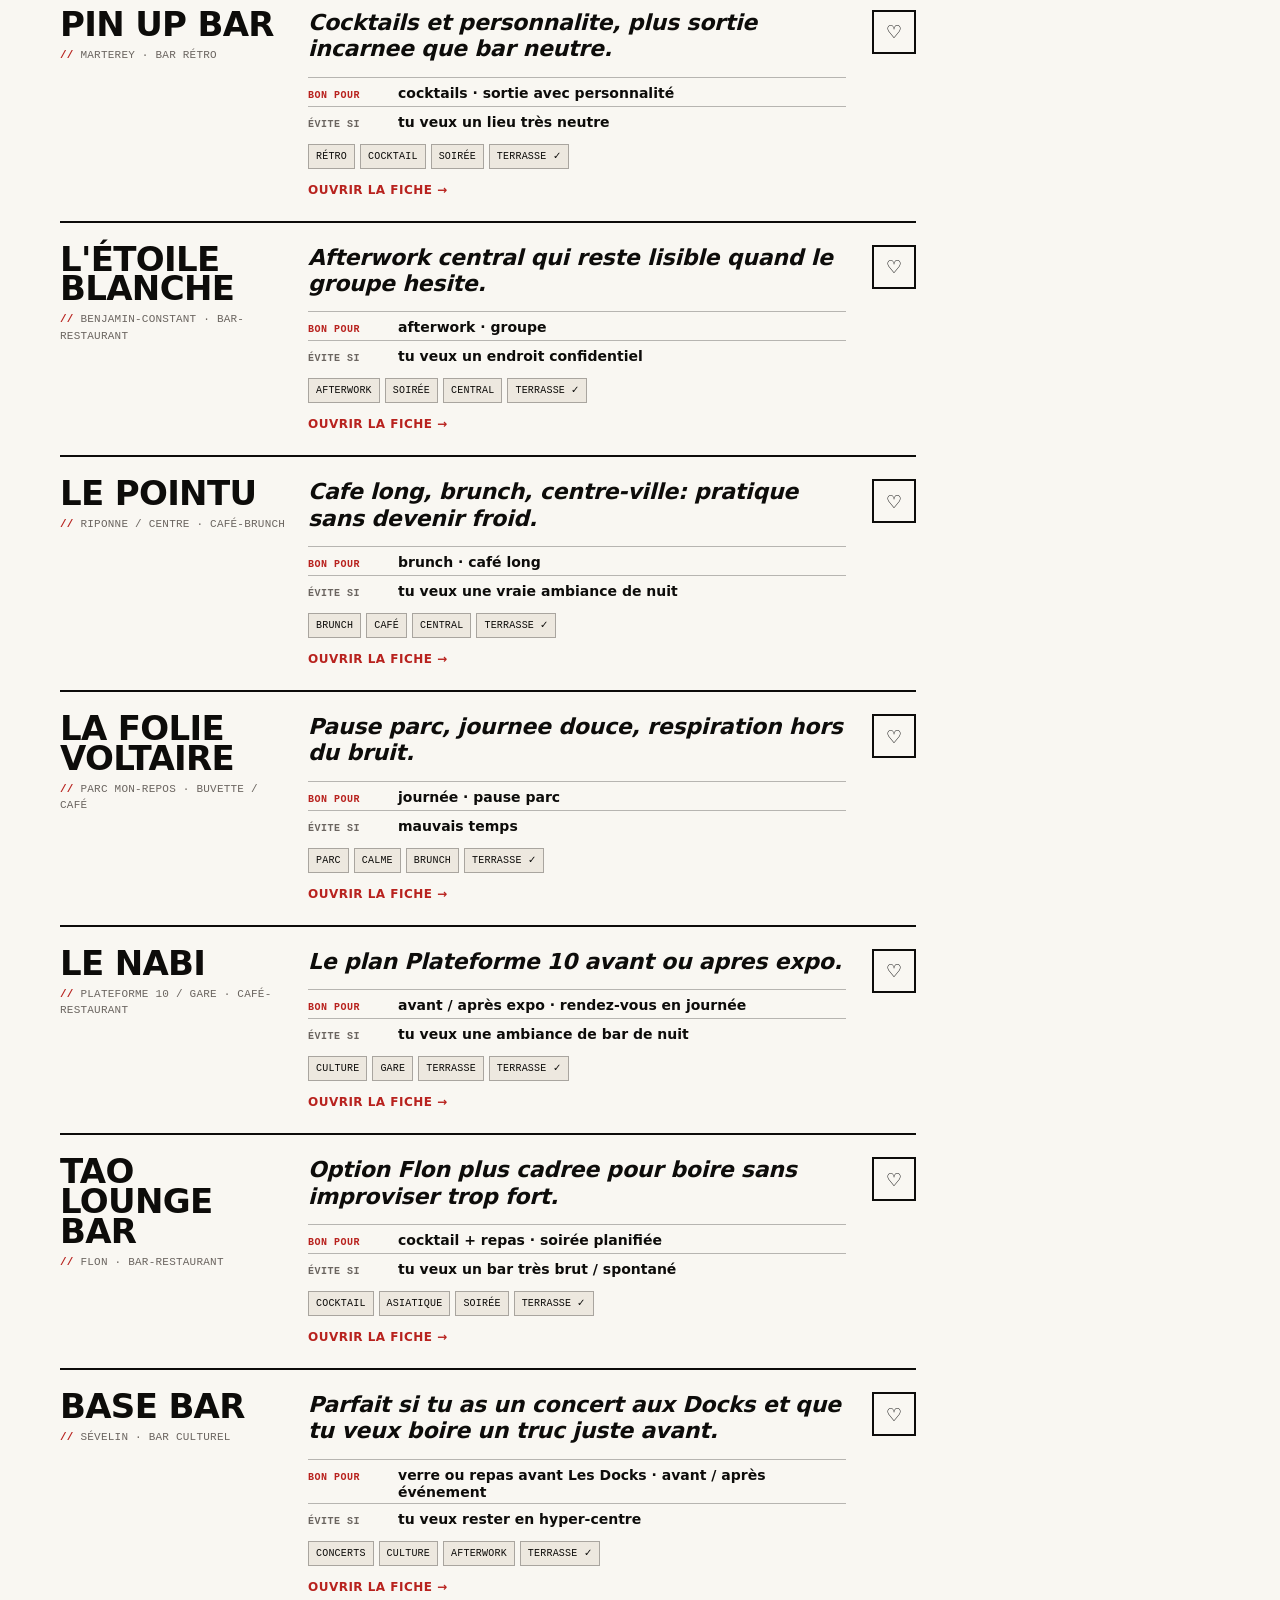
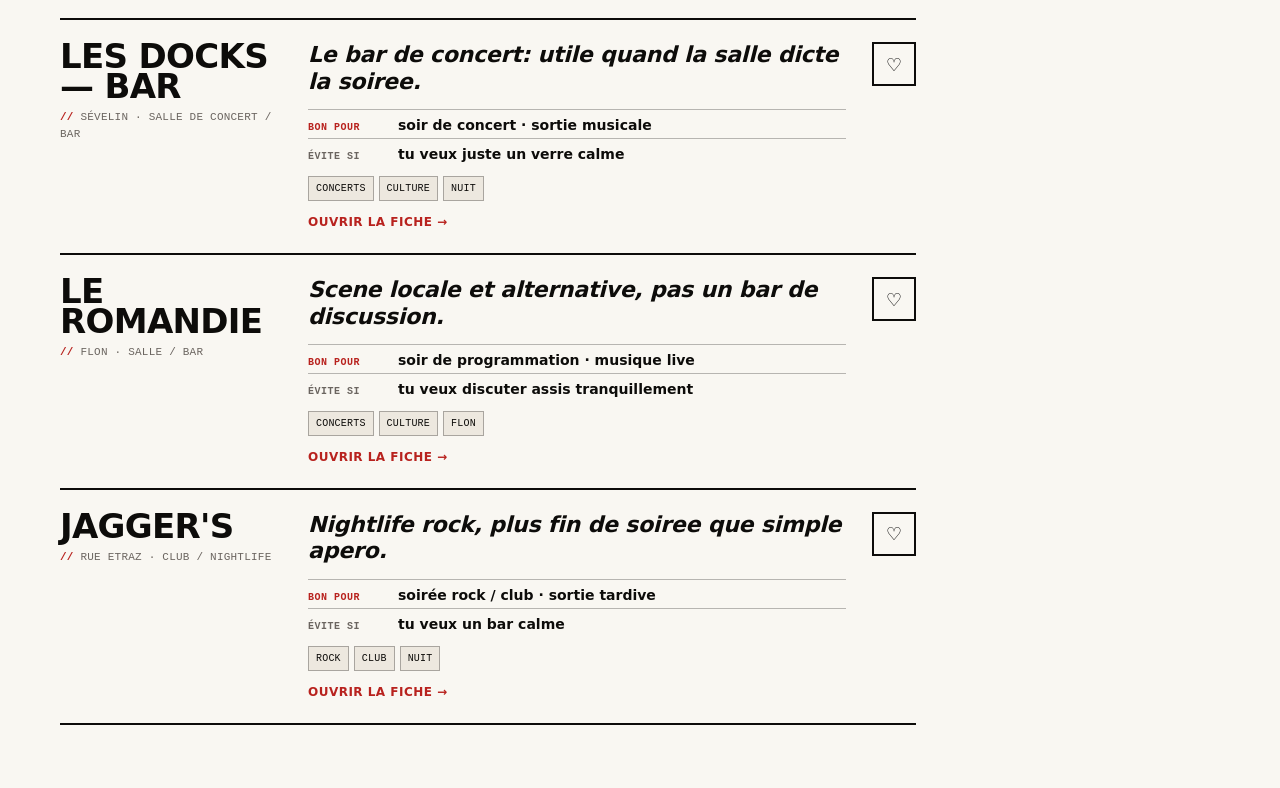
==== commit 2c1e13c7: "data: add Le Meraki" ====
--- a/index.html
+++ b/index.html
@@ -5,7 +5,7 @@
 <meta name="viewport" content="width=device-width, initial-scale=1.0">
 <title>Le Bar Zine — Lausanne</title>
 
-<link rel="stylesheet" href="assets/styles.css?v=20260507-v10">
+<link rel="stylesheet" href="assets/styles.css?v=20260507-v11">
 </head>
 <body>
 
@@ -102,6 +102,6 @@
   </div>
 </section>
 
-<script src="assets/app.js?v=20260507-v10" defer></script>
+<script src="assets/app.js?v=20260507-v11" defer></script>
 </body>
 </html>
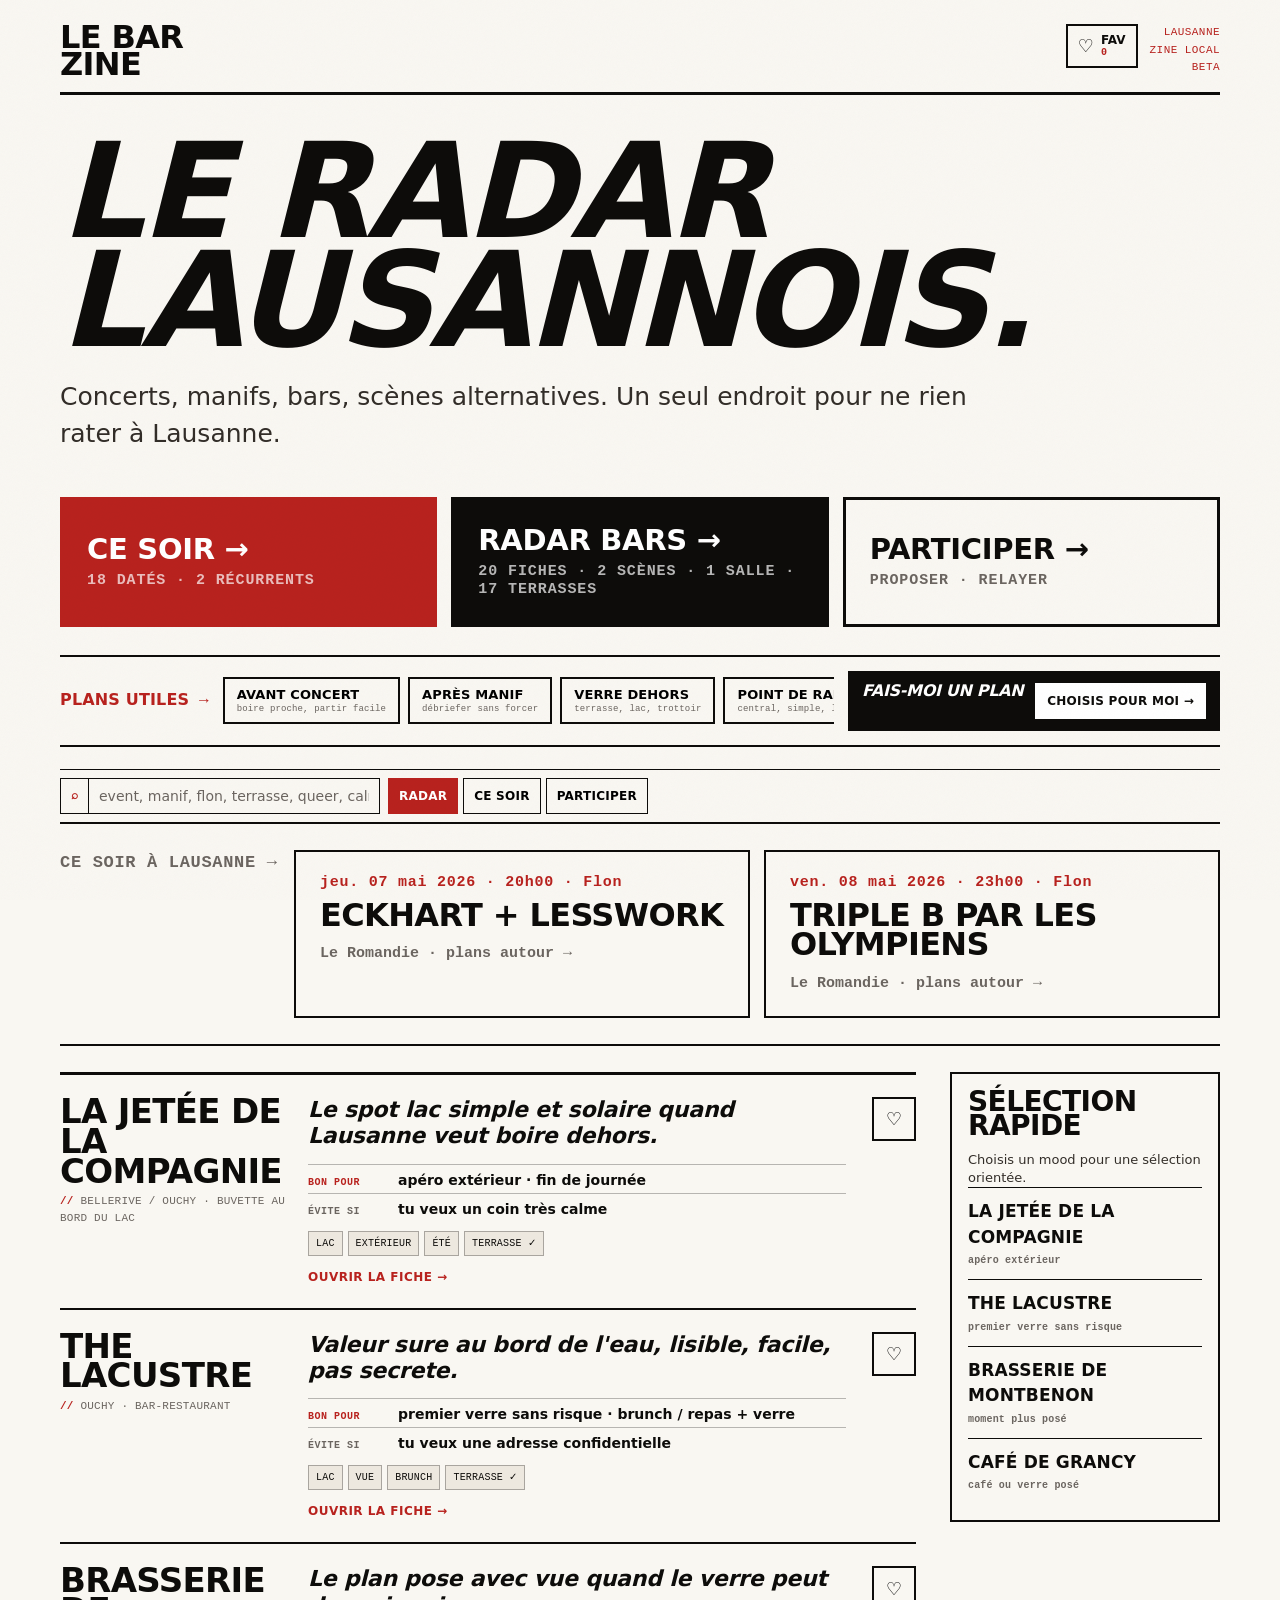
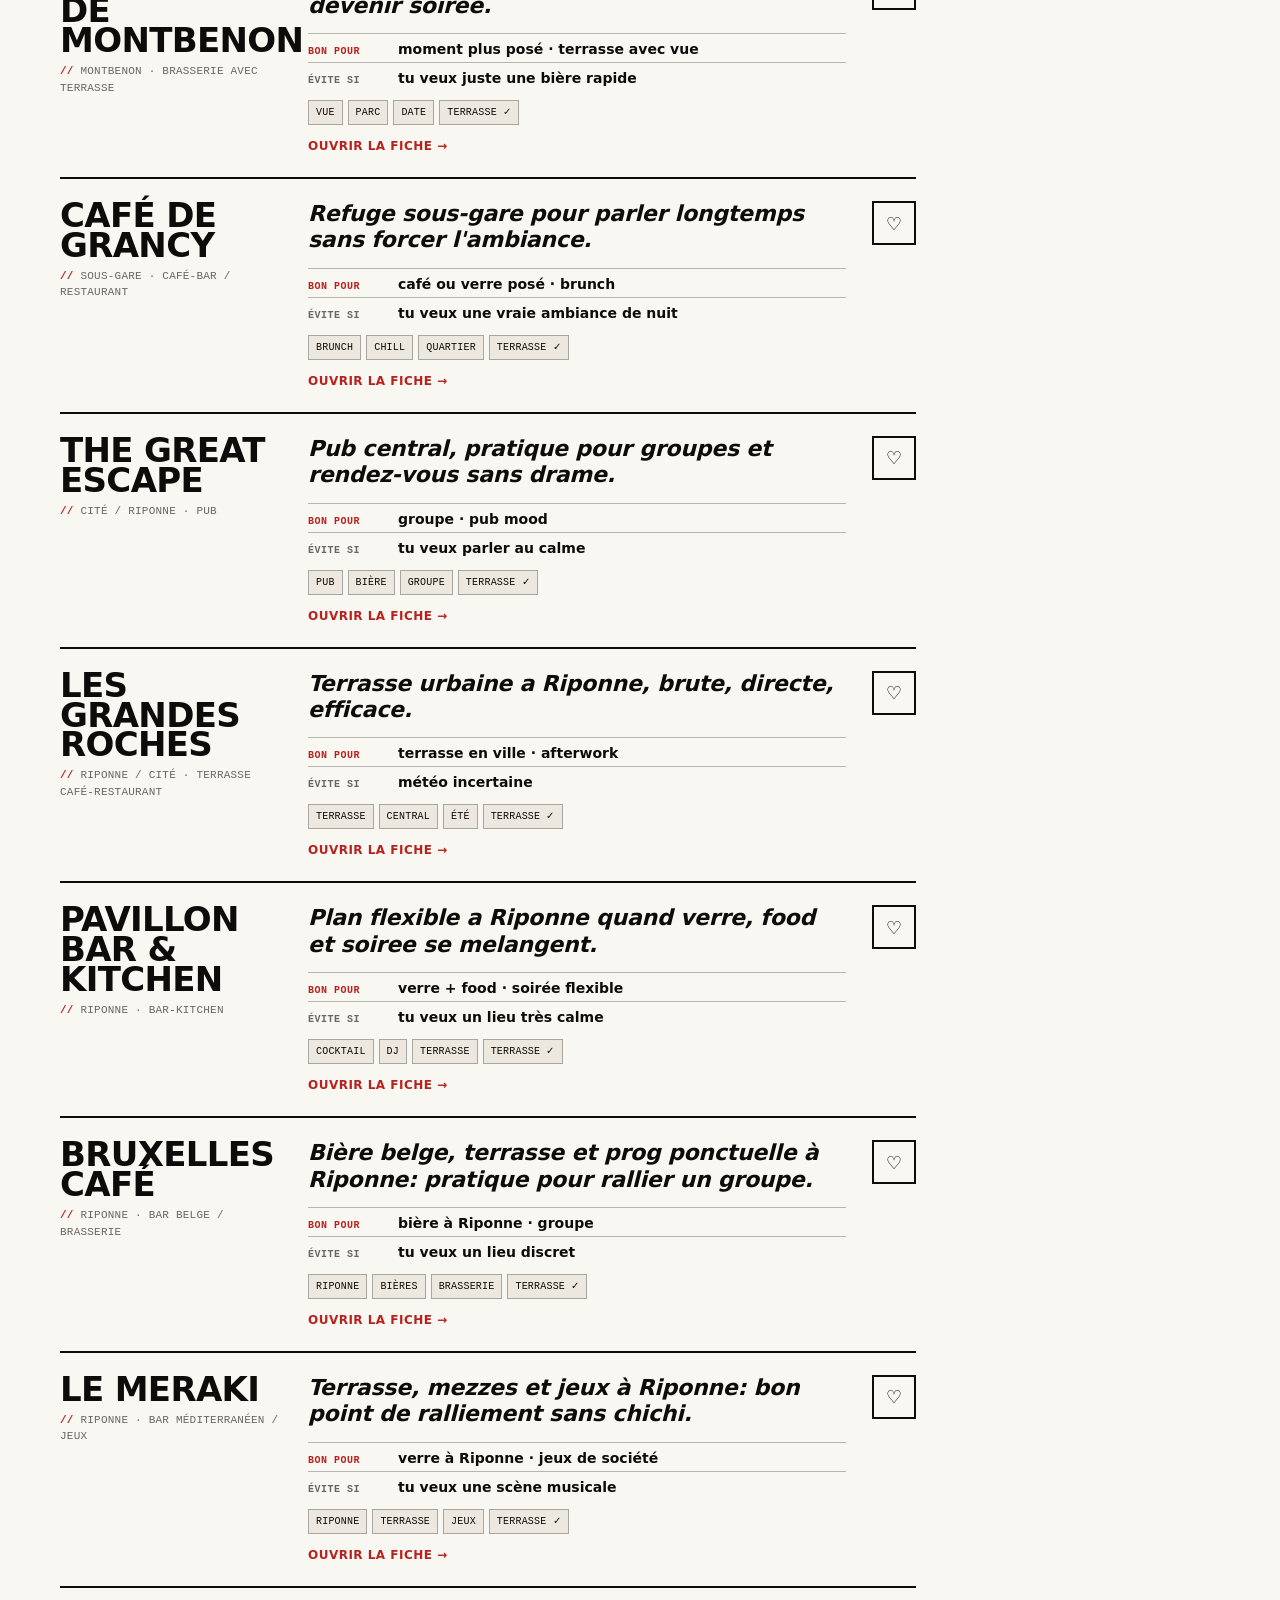
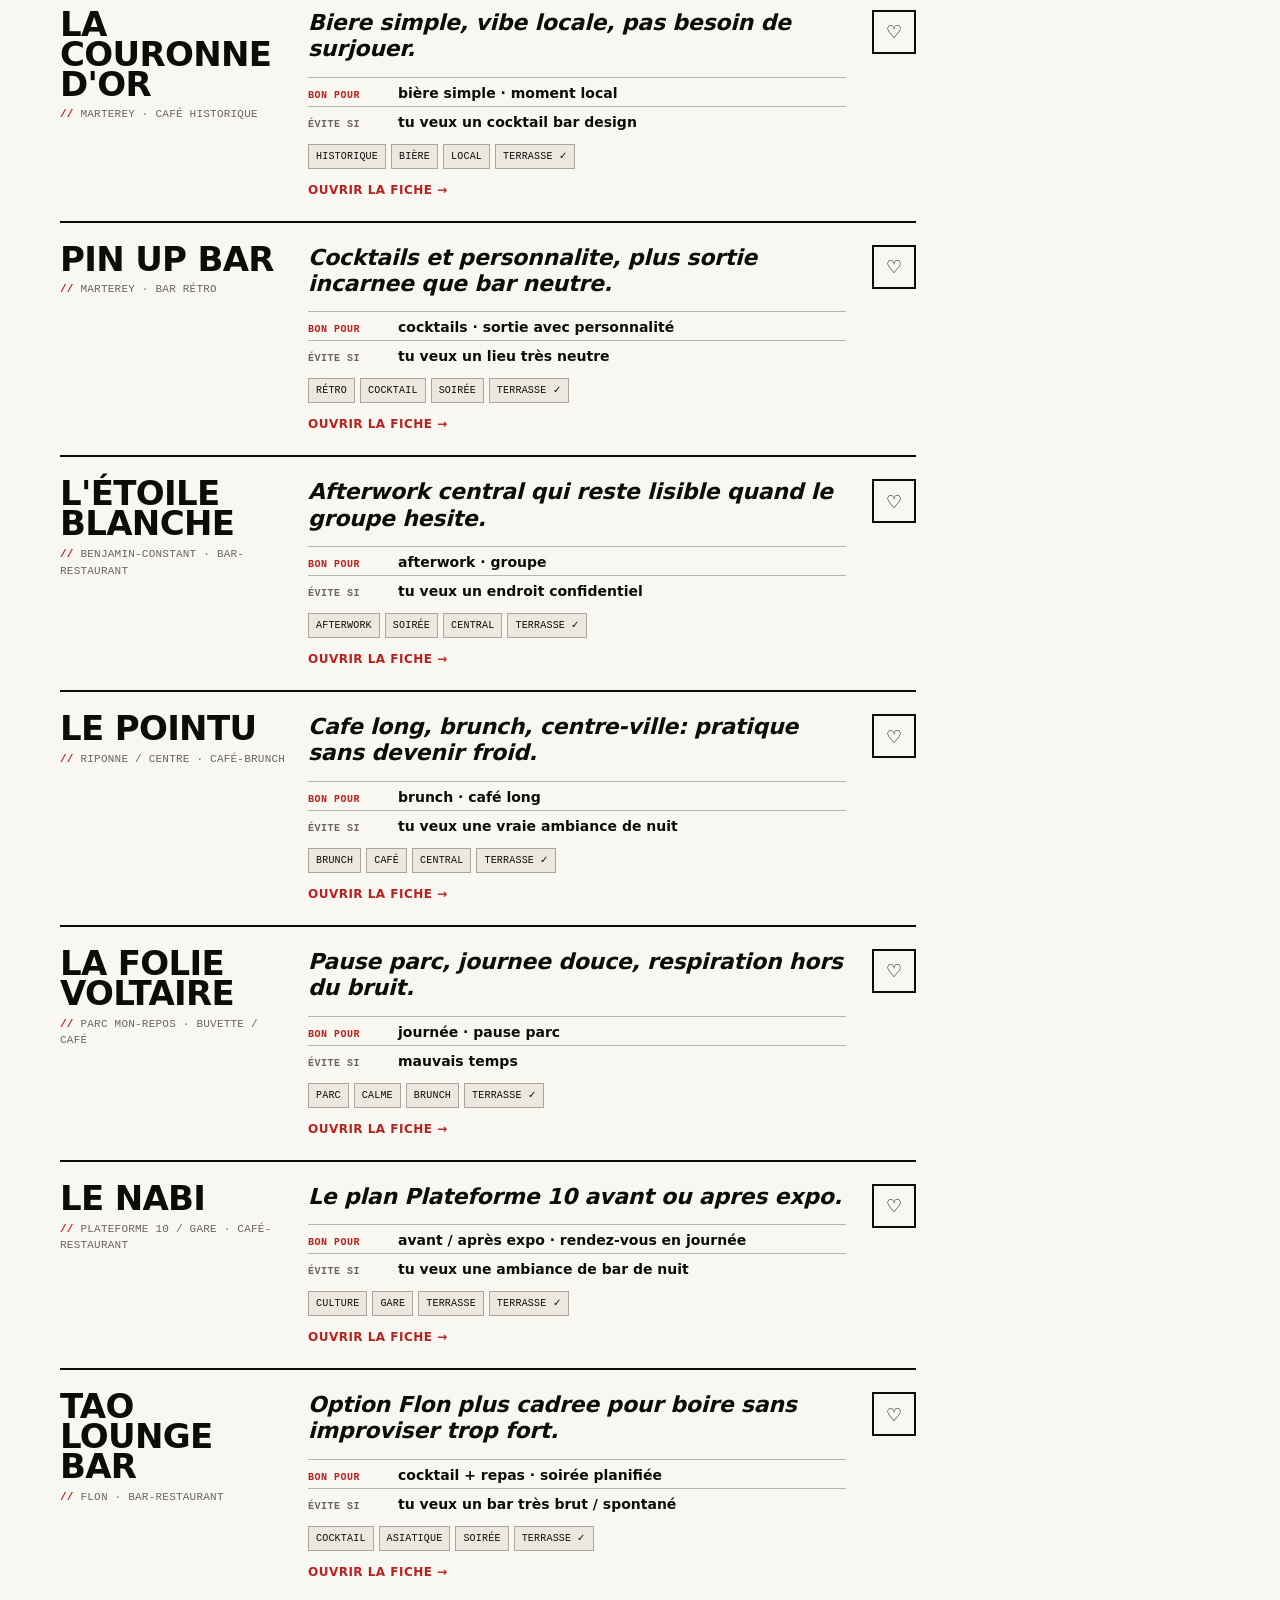
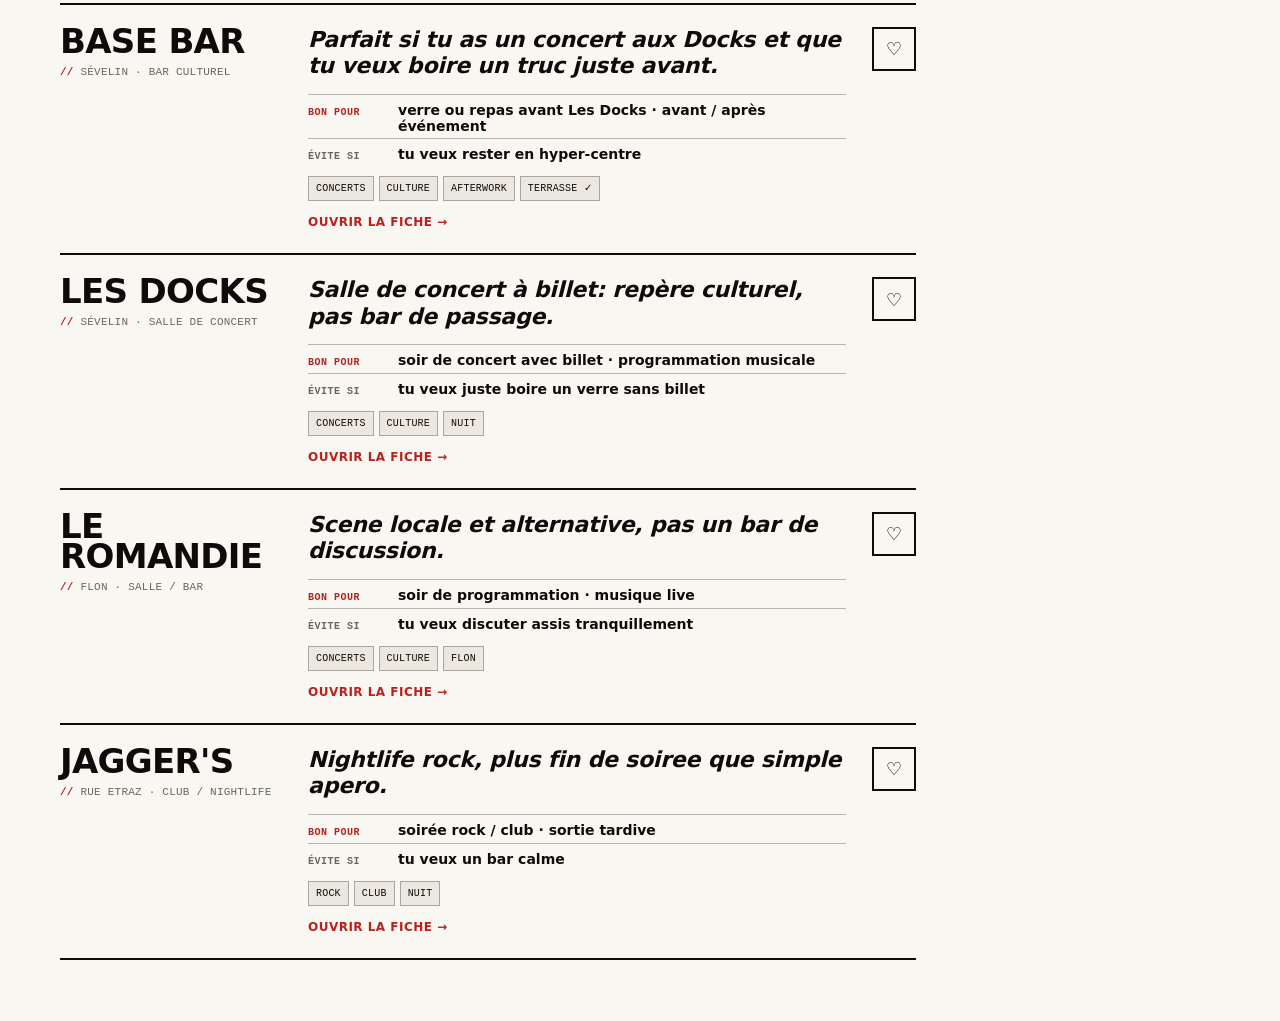
==== commit b77511d5: "data: add Bruxelles Cafe and reclassify Docks" ====
--- a/index.html
+++ b/index.html
@@ -5,7 +5,7 @@
 <meta name="viewport" content="width=device-width, initial-scale=1.0">
 <title>Le Bar Zine — Lausanne</title>
 
-<link rel="stylesheet" href="assets/styles.css?v=20260507-v11">
+<link rel="stylesheet" href="assets/styles.css?v=20260507-v12">
 </head>
 <body>
 
@@ -102,6 +102,6 @@
   </div>
 </section>
 
-<script src="assets/app.js?v=20260507-v11" defer></script>
+<script src="assets/app.js?v=20260507-v12" defer></script>
 </body>
 </html>
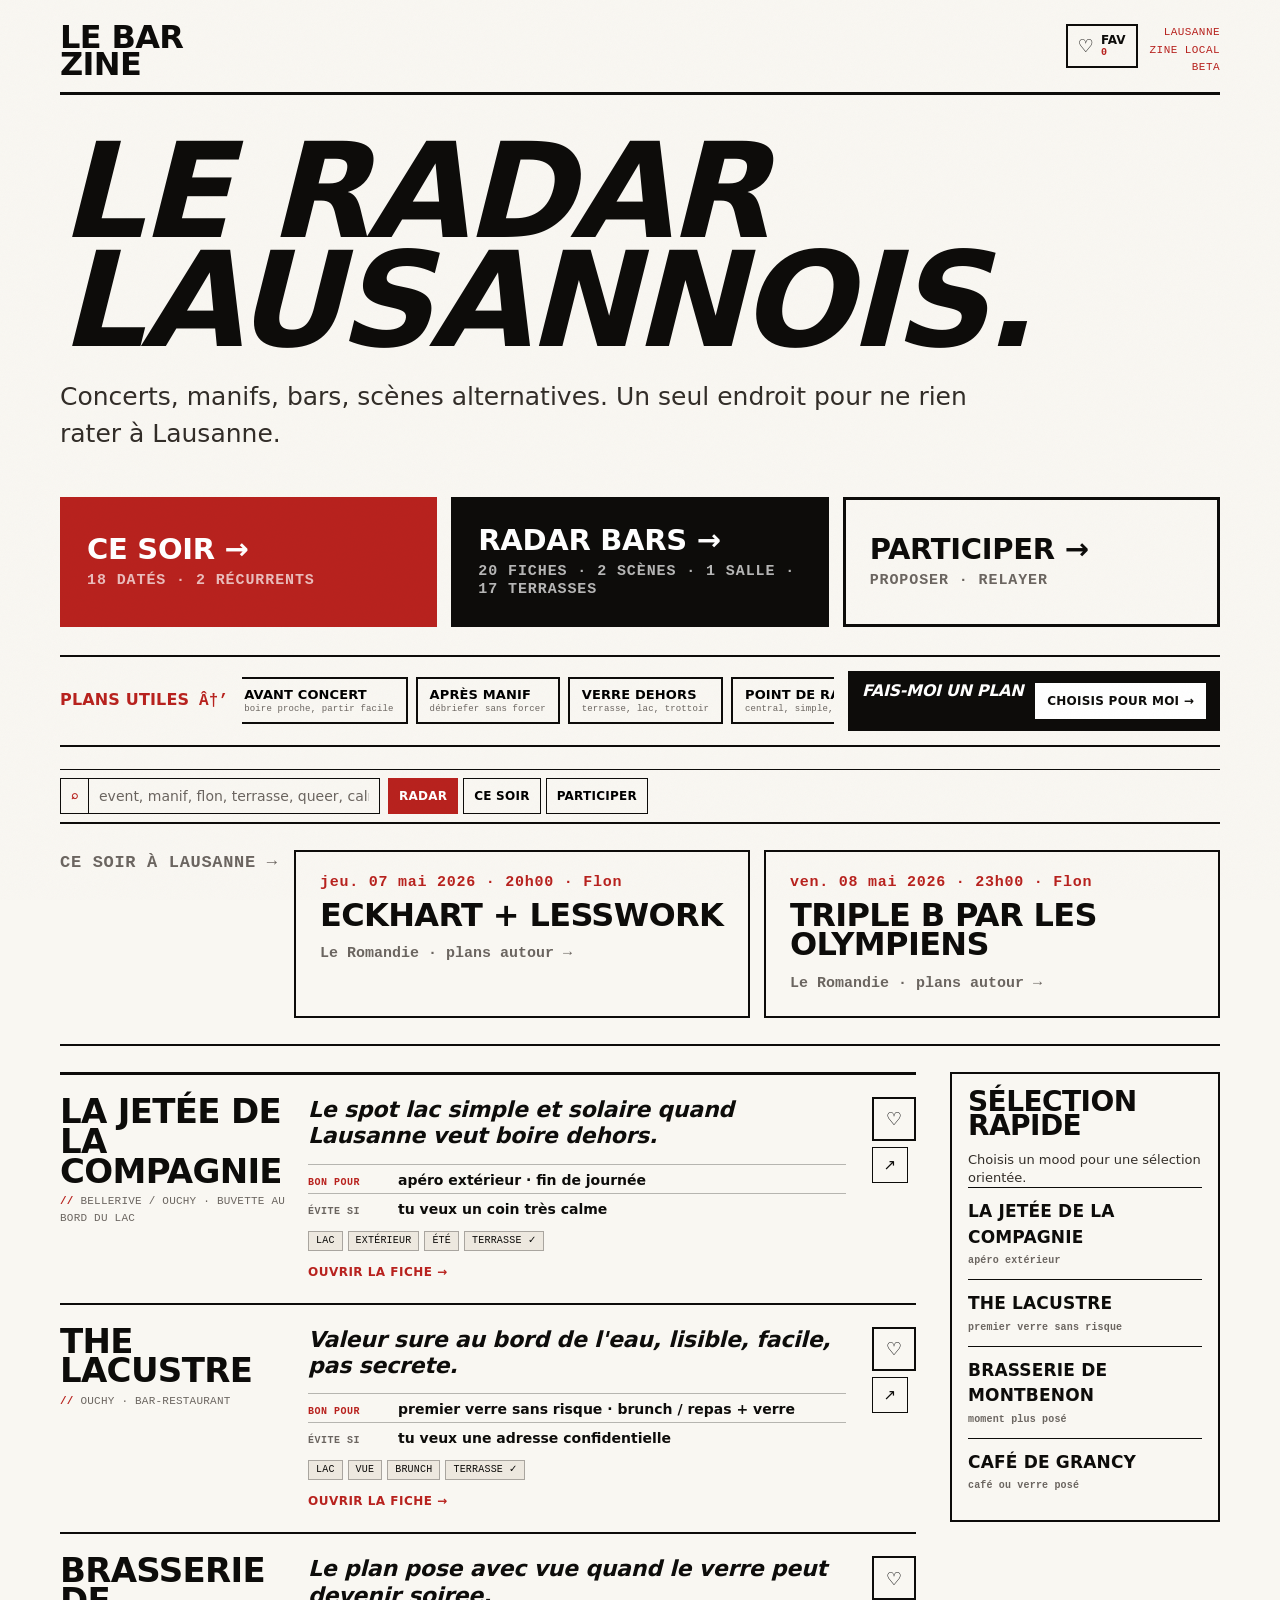
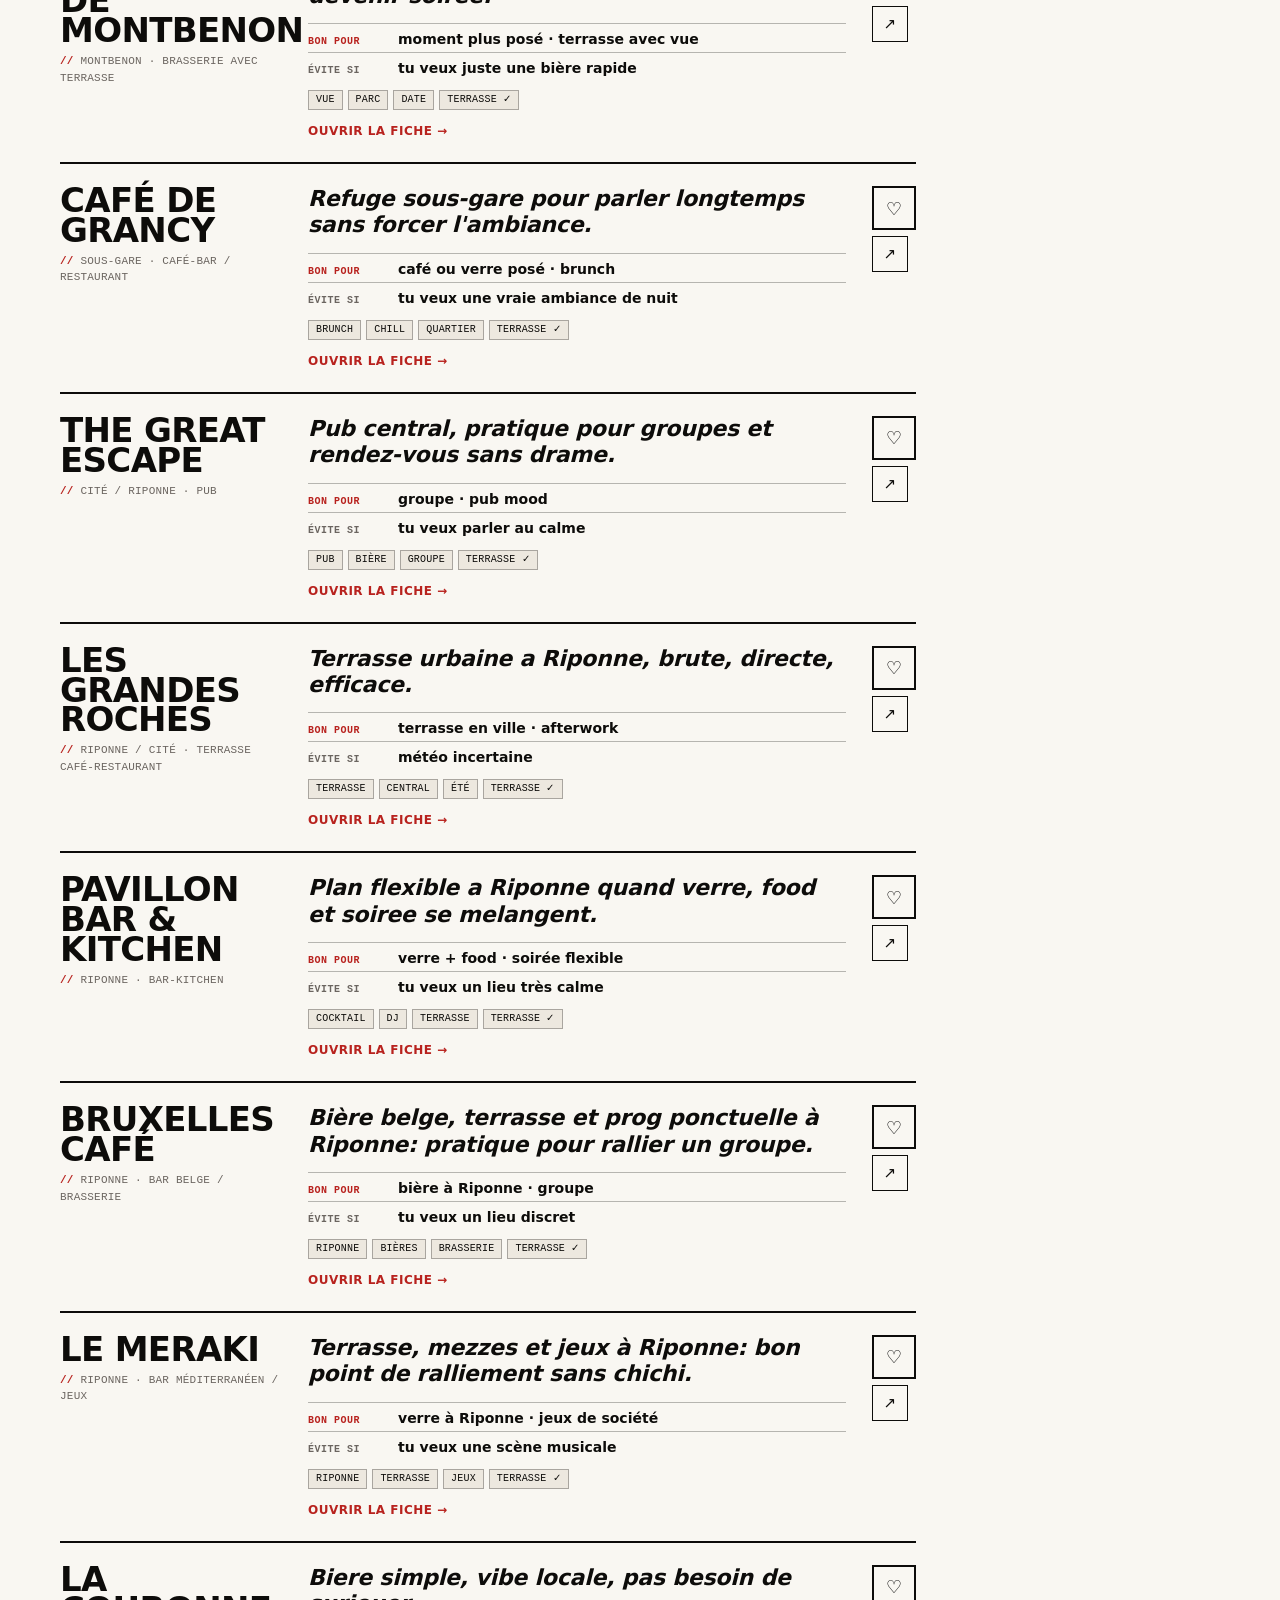
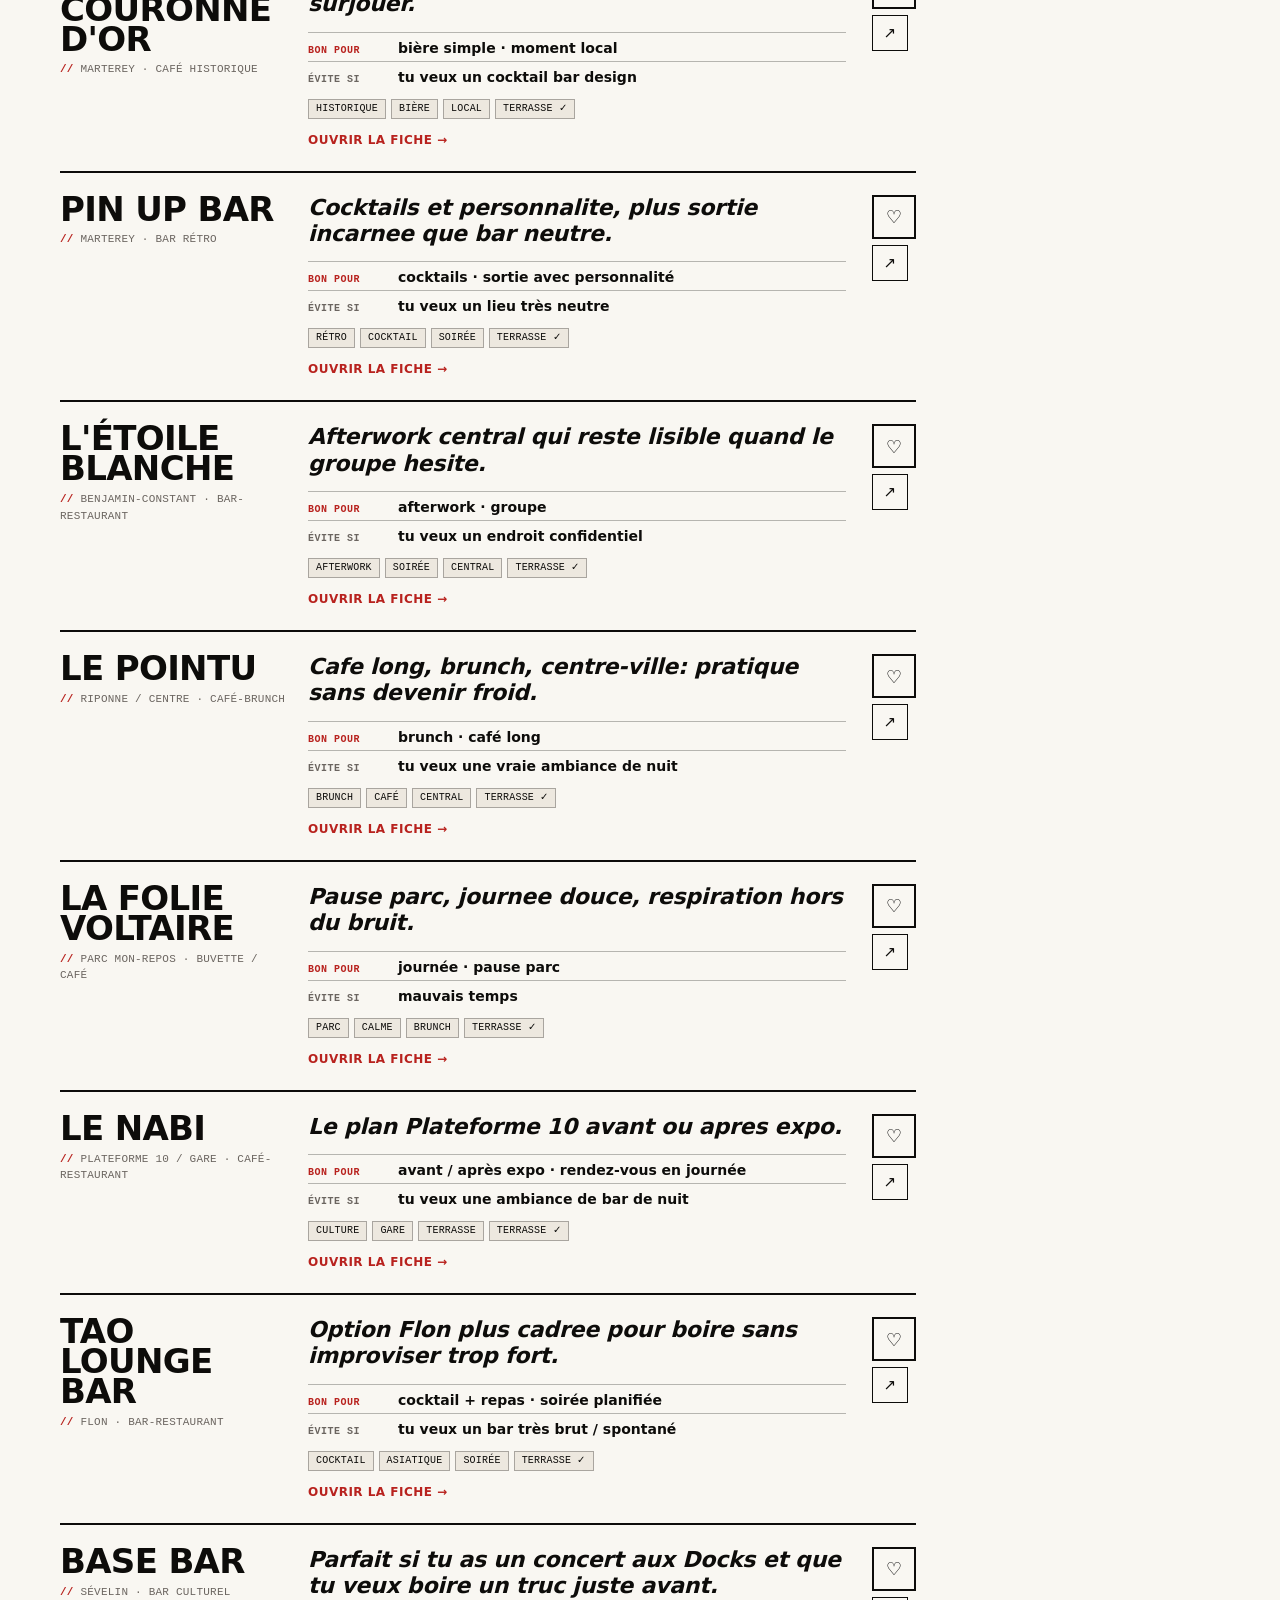
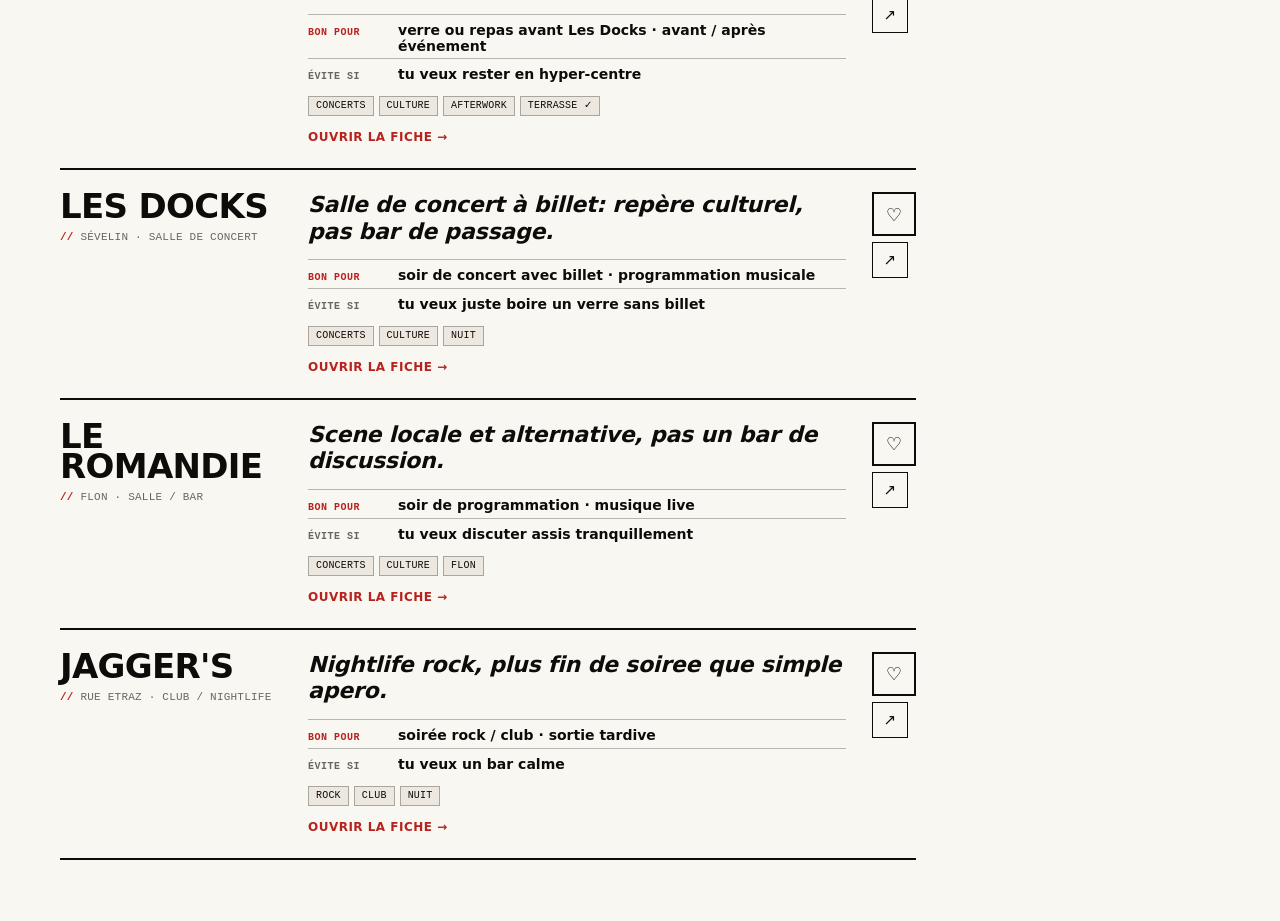
==== commit 52247a38: "feat: add shareable cards and cleaner event UI" ====
--- a/index.html
+++ b/index.html
@@ -5,7 +5,7 @@
 <meta name="viewport" content="width=device-width, initial-scale=1.0">
 <title>Le Bar Zine — Lausanne</title>
 
-<link rel="stylesheet" href="assets/styles.css?v=20260507-v12">
+<link rel="stylesheet" href="assets/styles.css?v=20260510-v14">
 </head>
 <body>
 
@@ -102,6 +102,6 @@
   </div>
 </section>
 
-<script src="assets/app.js?v=20260507-v12" defer></script>
+<script src="assets/app.js?v=20260510-v14" defer></script>
 </body>
 </html>
--- a/assets/styles.css
+++ b/assets/styles.css
@@ -41,10 +41,10 @@
   outline-offset:3px;
 }
 
-/* ─── LAYOUT ─── */
+/* â”€â”€â”€ LAYOUT â”€â”€â”€ */
 .app{max-width:1200px;margin:0 auto;padding:24px 20px 100px}
 
-/* ─── HEADER ─── */
+/* â”€â”€â”€ HEADER â”€â”€â”€ */
 .top{
   display:flex;
   justify-content:space-between;
@@ -119,7 +119,7 @@
 .saved-shortcut:focus-visible em,
 .saved-shortcut.active em{color:white}
 
-/* ─── HERO ─── */
+/* â”€â”€â”€ HERO â”€â”€â”€ */
 .hero{padding:42px 0 22px;border-bottom:1px solid var(--ink)}
 .hero h1{
   font-family:Inter,ui-sans-serif,system-ui,sans-serif;
@@ -233,7 +233,7 @@
 .sortie-card.ghost:hover strong,
 .sortie-card.ghost:focus-visible strong{color:white}
 
-/* ─── DECISION ─── */
+/* â”€â”€â”€ DECISION â”€â”€â”€ */
 .decision{
   align-items:center;
   border-bottom:2px solid var(--ink);
@@ -264,7 +264,7 @@
   white-space:nowrap;
 }
 .decision-box h2::after{
-  content:" →";
+  content:" â†’";
   font-family:ui-monospace,SFMono-Regular,Menlo,monospace;
 }
 .mood-grid{
@@ -341,7 +341,7 @@
 }
 .random-box button:hover{background:var(--red);color:white;border-color:var(--red)}
 
-/* ─── CONTROLS ─── */
+/* â”€â”€â”€ CONTROLS â”€â”€â”€ */
 .controls{
   position:sticky;
   top:0;
@@ -399,7 +399,7 @@
 }
 .tab.active{background:var(--red);color:white;border-color:var(--red)}
 
-/* ─── TONIGHT STRIP ─── */
+/* â”€â”€â”€ TONIGHT STRIP â”€â”€â”€ */
 .tonight-strip{
   border-bottom:2px solid var(--ink);
   display:grid;
@@ -458,11 +458,11 @@
 }
 .tonight-card button:hover{color:var(--red)}
 
-/* ─── LAYOUT GRID + SIDEBAR ─── */
+/* â”€â”€â”€ LAYOUT GRID + SIDEBAR â”€â”€â”€ */
 .layout{display:grid;grid-template-columns:1fr 270px;gap:34px;margin-top:26px}
 .grid{border-top:3px solid var(--ink)}
 
-/* ─── CARD ─── */
+/* â”€â”€â”€ CARD â”€â”€â”€ */
 .card{
   display:grid;
   grid-template-columns:minmax(180px,230px) 1fr 52px;
@@ -472,6 +472,11 @@
   padding:22px 0;
   cursor:pointer;
   transition:background .1s;
+  animation:card-in .24s ease both;
+}
+@keyframes card-in{
+  from{opacity:0;transform:translateY(7px)}
+  to{opacity:1;transform:translateY(0)}
 }
 .card:hover{background:var(--paper-dark);margin:0 -8px;padding:22px 8px}
 .card-left{}
@@ -574,6 +579,13 @@
   text-transform:uppercase;
   letter-spacing:.02em;
 }
+.tag-clickable{
+  color:var(--ink);
+  cursor:pointer;
+  line-height:1;
+  transition:background .1s,color .1s,border-color .1s;
+}
+.tag-clickable:hover{background:var(--ink);border-color:var(--ink);color:white}
 .save-btn{
   border:2px solid var(--ink);
   background:var(--paper);
@@ -589,8 +601,48 @@
   flex:0 0 auto;
 }
 .save-btn.saved{background:var(--red);color:white;border-color:var(--red)}
-
-/* ─── SIDEBAR ─── */
+.card-tools{
+  display:flex;
+  flex-direction:column;
+  gap:6px;
+  justify-self:end;
+}
+.share-btn{
+  align-items:center;
+  background:var(--paper);
+  border:1px solid var(--ink);
+  color:var(--ink);
+  cursor:pointer;
+  display:flex;
+  font-size:15px;
+  height:36px;
+  justify-content:center;
+  transition:background .1s,color .1s,border-color .1s;
+  width:36px;
+}
+.share-btn:hover{background:var(--ink);border-color:var(--ink);color:white}
+#barZineToast{
+  background:var(--ink);
+  bottom:24px;
+  color:white;
+  font-family:ui-monospace,SFMono-Regular,Menlo,monospace;
+  font-size:12px;
+  font-weight:700;
+  left:50%;
+  letter-spacing:.04em;
+  opacity:0;
+  padding:10px 16px;
+  pointer-events:none;
+  position:fixed;
+  text-transform:uppercase;
+  transform:translateX(-50%) translateY(10px);
+  transition:opacity .18s,transform .18s;
+  white-space:nowrap;
+  z-index:400;
+}
+#barZineToast.visible{opacity:1;transform:translateX(-50%) translateY(0)}
+
+/* â”€â”€â”€ SIDEBAR â”€â”€â”€ */
 .side{
   position:sticky;
   top:120px;
@@ -630,7 +682,7 @@
   margin-top:3px;
 }
 
-/* ─── EMPTY ─── */
+/* â”€â”€â”€ EMPTY â”€â”€â”€ */
 .empty{
   border:2px solid var(--ink);
   padding:32px;
@@ -644,7 +696,7 @@
   margin-top:2px;
 }
 
-/* ─── DETAIL (fiche bar) ─── */
+/* â”€â”€â”€ DETAIL (fiche bar) â”€â”€â”€ */
 .detail{
   display:none;
   position:fixed;
@@ -823,7 +875,7 @@
 }
 .fold summary::-webkit-details-marker{display:none}
 .fold summary::after{content:"+";color:var(--red);font-size:22px;line-height:1}
-.fold[open] summary::after{content:"–"}
+.fold[open] summary::after{content:"â€“"}
 .fold-content{padding:0 0 16px}
 
 .sections{display:grid;grid-template-columns:1fr 1fr;gap:16px}
@@ -989,7 +1041,7 @@
 .cta a:first-child{background:var(--red);color:white;border-color:var(--red)}
 .cta a:first-child:hover{background:var(--red2)}
 
-/* ─── PICK MODAL ─── */
+/* â”€â”€â”€ PICK MODAL â”€â”€â”€ */
 .pick-modal{
   display:none;
   position:fixed;
@@ -1085,7 +1137,7 @@
   font-weight:700;
 }
 
-/* ─── CONFIDENCE BADGE ─── */
+/* â”€â”€â”€ CONFIDENCE BADGE â”€â”€â”€ */
 .confidence{
   display:inline-block;
   font-family:ui-monospace,SFMono-Regular,Menlo,monospace;
@@ -1098,7 +1150,7 @@
 .confidence.bon{color:#2a7a3a;background:rgba(42,122,58,.08)}
 .confidence.moyen{color:#8a6a10;background:rgba(138,106,16,.08)}
 
-/* ─── AGENDA + SUPPORT ─── */
+/* â”€â”€â”€ AGENDA + SUPPORT â”€â”€â”€ */
 .zine-panel,
 .support-board{
   border-bottom:3px solid var(--ink);
@@ -1192,28 +1244,56 @@
 .event-card{
   border-bottom:2px solid var(--ink);
   display:grid;
+  gap:10px;
+  padding:20px 0;
+}
+.event-head{
+  align-items:flex-start;
+  display:flex;
+  flex-wrap:wrap;
   gap:12px;
-  padding:18px 0;
-}
-.event-date,
-.event-place{
+  justify-content:space-between;
+}
+.event-venue-block{
+  display:flex;
+  flex-direction:column;
+  gap:3px;
+}
+.event-venue-link{
+  border-bottom:2px solid var(--ink);
+  color:var(--ink);
+  font-family:Inter,ui-sans-serif,system-ui,sans-serif;
+  font-size:15px;
+  font-weight:900;
+  letter-spacing:-.01em;
+  text-decoration:none;
+  text-transform:uppercase;
+  transition:color .1s,border-color .1s;
+}
+a.event-venue-link:hover{border-color:var(--red);color:var(--red)}
+.event-area,
+.event-date{
   font-family:ui-monospace,SFMono-Regular,Menlo,monospace;
   font-size:11px;
   letter-spacing:.04em;
   text-transform:uppercase;
 }
-.event-date{color:var(--red);font-weight:700}
-.event-place{color:var(--muted);margin-top:4px}
+.event-area{color:var(--muted);font-size:10px}
+.event-date{color:var(--red);font-weight:700;white-space:nowrap}
 .event-card h2{
   font-family:Inter,ui-sans-serif,system-ui,sans-serif;
-  font-size:32px;
+  font-size:28px;
   font-style:italic;
   font-weight:900;
   letter-spacing:-.02em;
-  line-height:.9;
-  text-transform:uppercase;
-}
-.event-link{justify-self:start}
+  line-height:.92;
+  text-transform:uppercase;
+}
+.event-desc{
+  color:#322d28;
+  font-size:15px;
+  line-height:1.4;
+}
 .event-plans{
   border-top:1px solid rgba(13,12,10,.28);
   display:grid;
@@ -1290,7 +1370,105 @@
 }
 .support-options p{font-size:14px;color:#332e29}
 
-/* ─── RESPONSIVE ─── */
+/* â”€â”€â”€ RESPONSIVE â”€â”€â”€ */
+
+/* â”€â”€â”€ SKELETON LOADER â”€â”€â”€ */
+.skeleton-card{
+  pointer-events:none;
+  cursor:default;
+  opacity:.7;
+}
+.skel{
+  background:linear-gradient(90deg, var(--soft) 25%, var(--paper-dark) 50%, var(--soft) 75%);
+  background-size:200% 100%;
+  animation:skel-shimmer 1.4s ease-in-out infinite;
+  border-radius:1px;
+}
+@keyframes skel-shimmer{
+  0%{background-position:200% 0}
+  100%{background-position:-200% 0}
+}
+.skel-title{height:28px;width:80%;margin-bottom:8px}
+.skel-meta{height:12px;width:55%}
+.skel-text{height:14px;width:100%;margin-bottom:6px}
+.skel-text--short{width:65%}
+.skel-tags{height:22px;width:70%;margin-top:8px}
+
+/* â”€â”€â”€ ERREUR / RETRY â”€â”€â”€ */
+.load-error{
+  border:2px solid var(--ink);
+  padding:32px 24px;
+  text-align:center;
+  margin:4px 0;
+}
+.load-error-icon{
+  font-family:ui-monospace,SFMono-Regular,Menlo,monospace;
+  font-size:28px;
+  font-weight:900;
+  color:var(--red);
+  border:3px solid var(--red);
+  width:48px;
+  height:48px;
+  display:flex;
+  align-items:center;
+  justify-content:center;
+  margin:0 auto 16px;
+}
+.load-error p{
+  font-size:15px;
+  line-height:1.45;
+  color:#322d28;
+  margin-bottom:18px;
+  max-width:400px;
+  margin-left:auto;
+  margin-right:auto;
+}
+.load-error-retry{
+  border:2px solid var(--ink);
+  background:var(--ink);
+  color:white;
+  padding:10px 18px;
+  font-family:inherit;
+  font-weight:700;
+  font-size:13px;
+  text-transform:uppercase;
+  letter-spacing:.04em;
+  cursor:pointer;
+  transition:background .1s;
+}
+.load-error-retry:hover{background:var(--red);border-color:var(--red)}
+
+/* â”€â”€â”€ BADGE OUVERT qui pulse â”€â”€â”€ */
+.status-open-pulse{
+  animation:pulse-open 2s ease-in-out infinite;
+}
+@keyframes pulse-open{
+  0%,100%{opacity:1}
+  50%{opacity:.55}
+}
+
+
+/* â”€â”€â”€ STAGGER ANIMATION CARDS â”€â”€â”€ */
+@keyframes card-in{
+  from{opacity:0;transform:translateY(8px)}
+  to{opacity:1;transform:translateY(0)}
+}
+.card{
+  animation:card-in .25s ease both;
+}
+
+/* â”€â”€â”€ BADGE OUVERT PULSE â”€â”€â”€ */
+.status-open-pulse{
+  animation:pulse-open 2.5s ease-in-out infinite;
+  display:inline-flex;
+  align-items:center;
+  gap:4px;
+}
+@keyframes pulse-open{
+  0%,100%{opacity:1}
+  50%{opacity:.5}
+}
+
 @media(max-width:860px){
   .app{padding:16px 14px 80px}
   .top{padding-bottom:10px}
@@ -1401,7 +1579,7 @@
   .card:hover{margin:0;padding:18px 0}
   .card-left{grid-column:1 / 2}
   .card .card-body{grid-column:1 / 2}
-  .save-btn{grid-column:2 / 3;grid-row:1;justify-self:end}
+  .card-tools{grid-column:2 / 3;grid-row:1;justify-self:end}
   .name{font-size:25px;line-height:.92}
   .meta{font-size:10px}
   .status{font-size:9px;margin-top:7px}
@@ -1468,6 +1646,7 @@
   .controls{grid-template-columns:1fr;margin:0 -12px;padding-left:12px;padding-right:12px}
   .tonight-strip{margin:0 -12px;padding-left:12px;padding-right:12px}
   .card{grid-template-columns:1fr 44px}
+  .card-tools{grid-column:2 / 3;grid-row:1;justify-self:end}
   .name{font-size:23px}
   .card-fit{display:none}
   .tags{gap:4px}
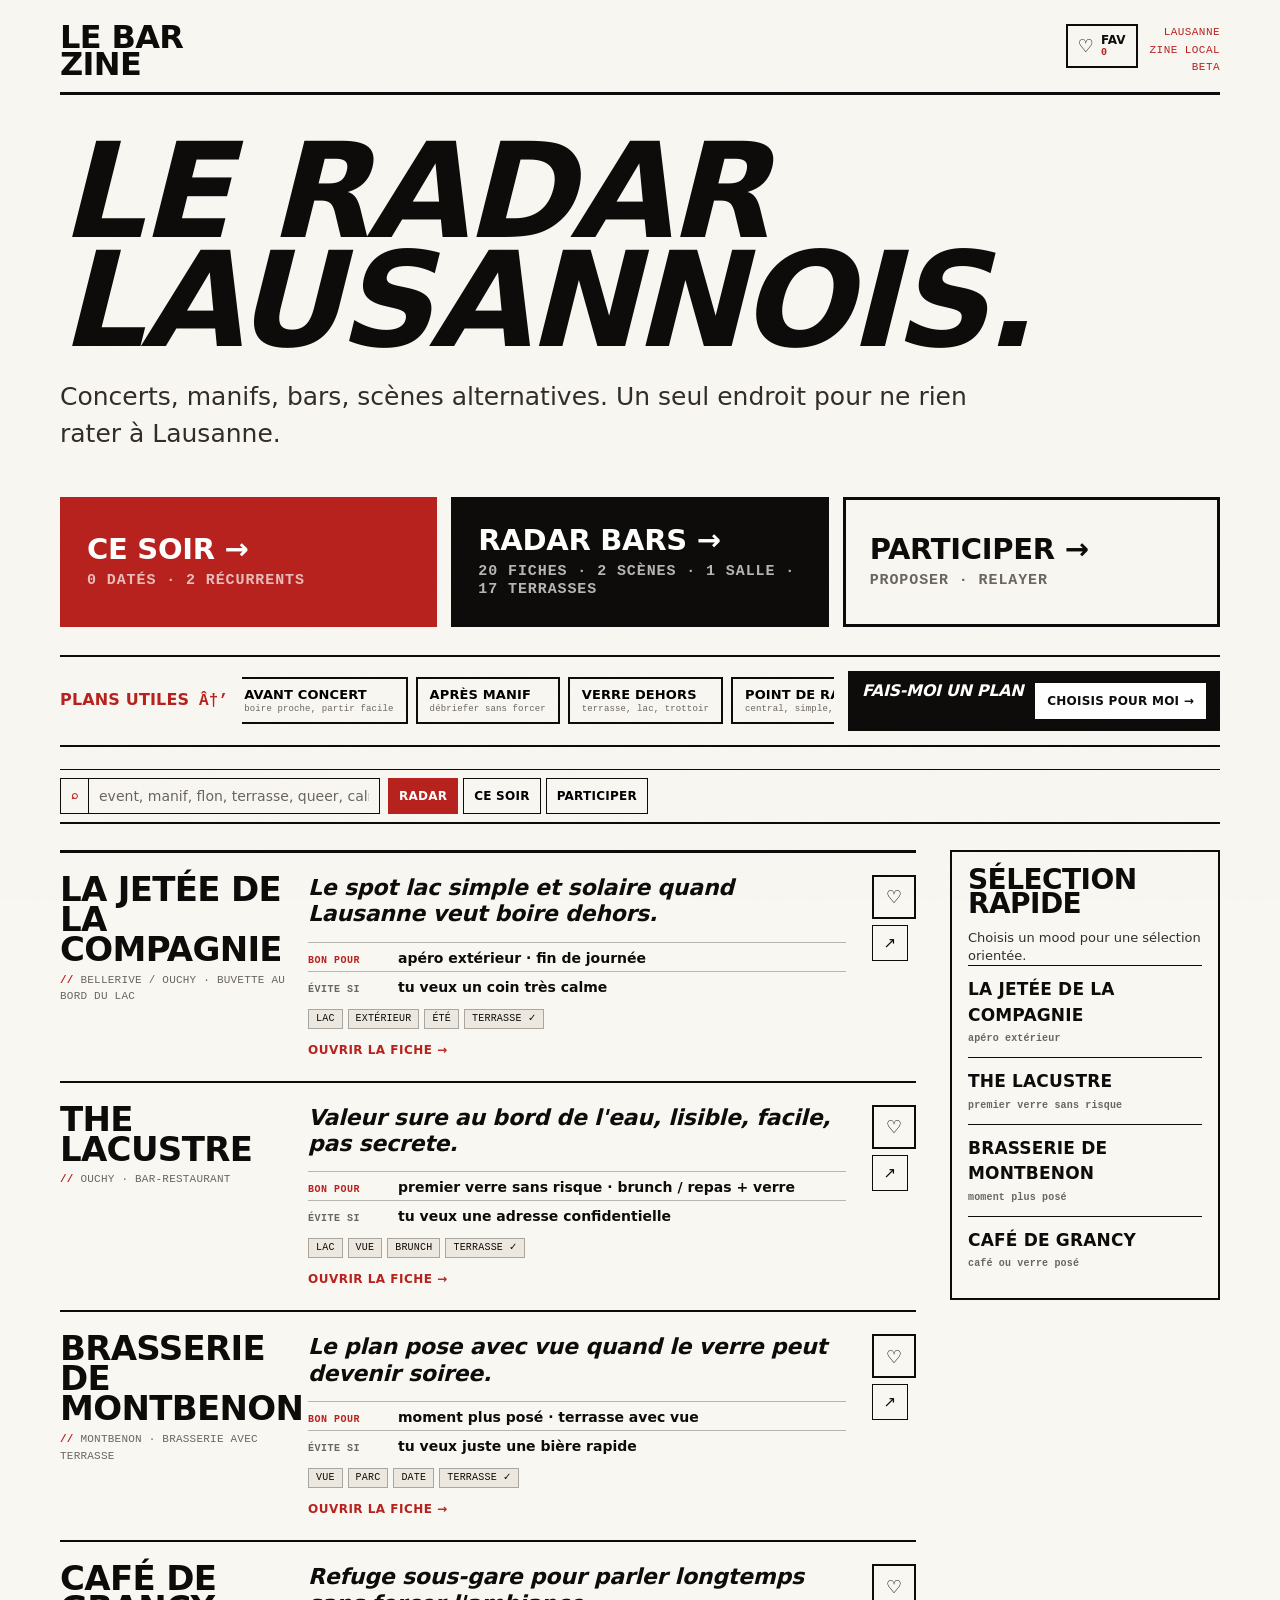
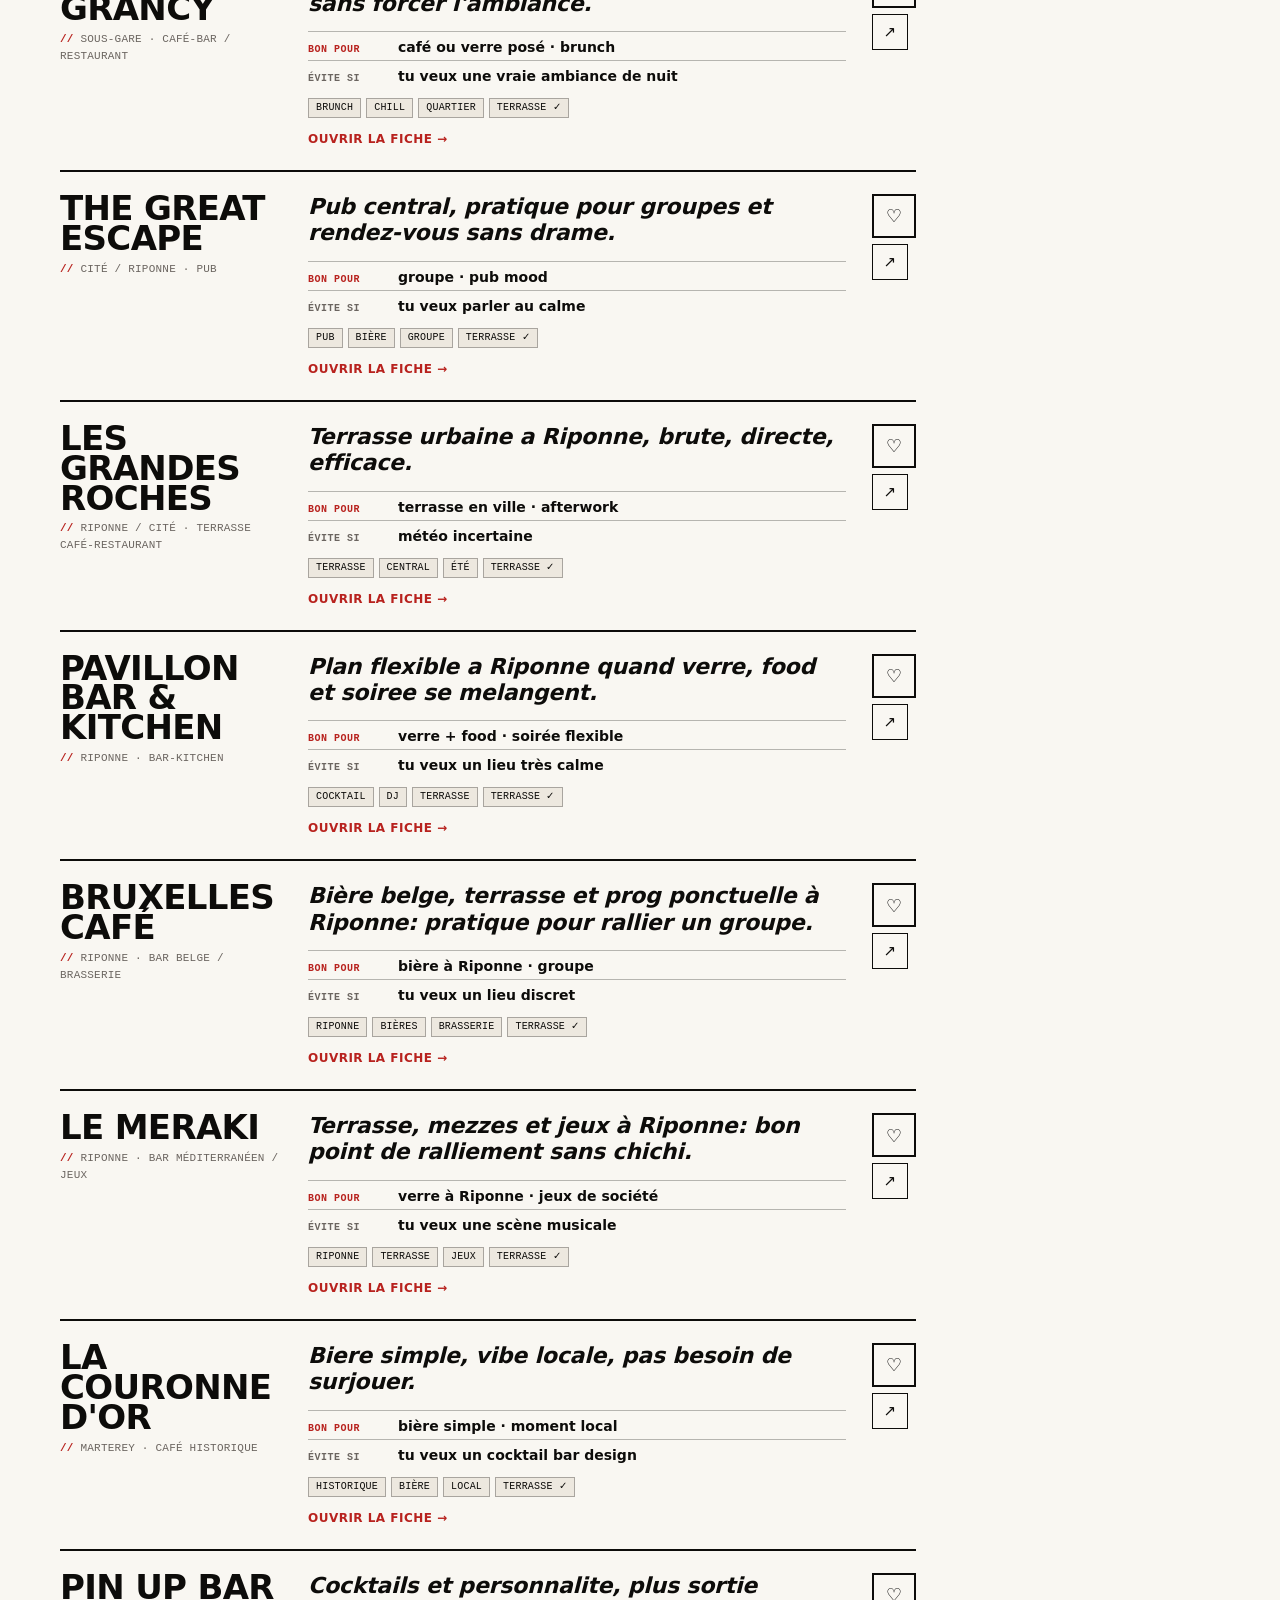
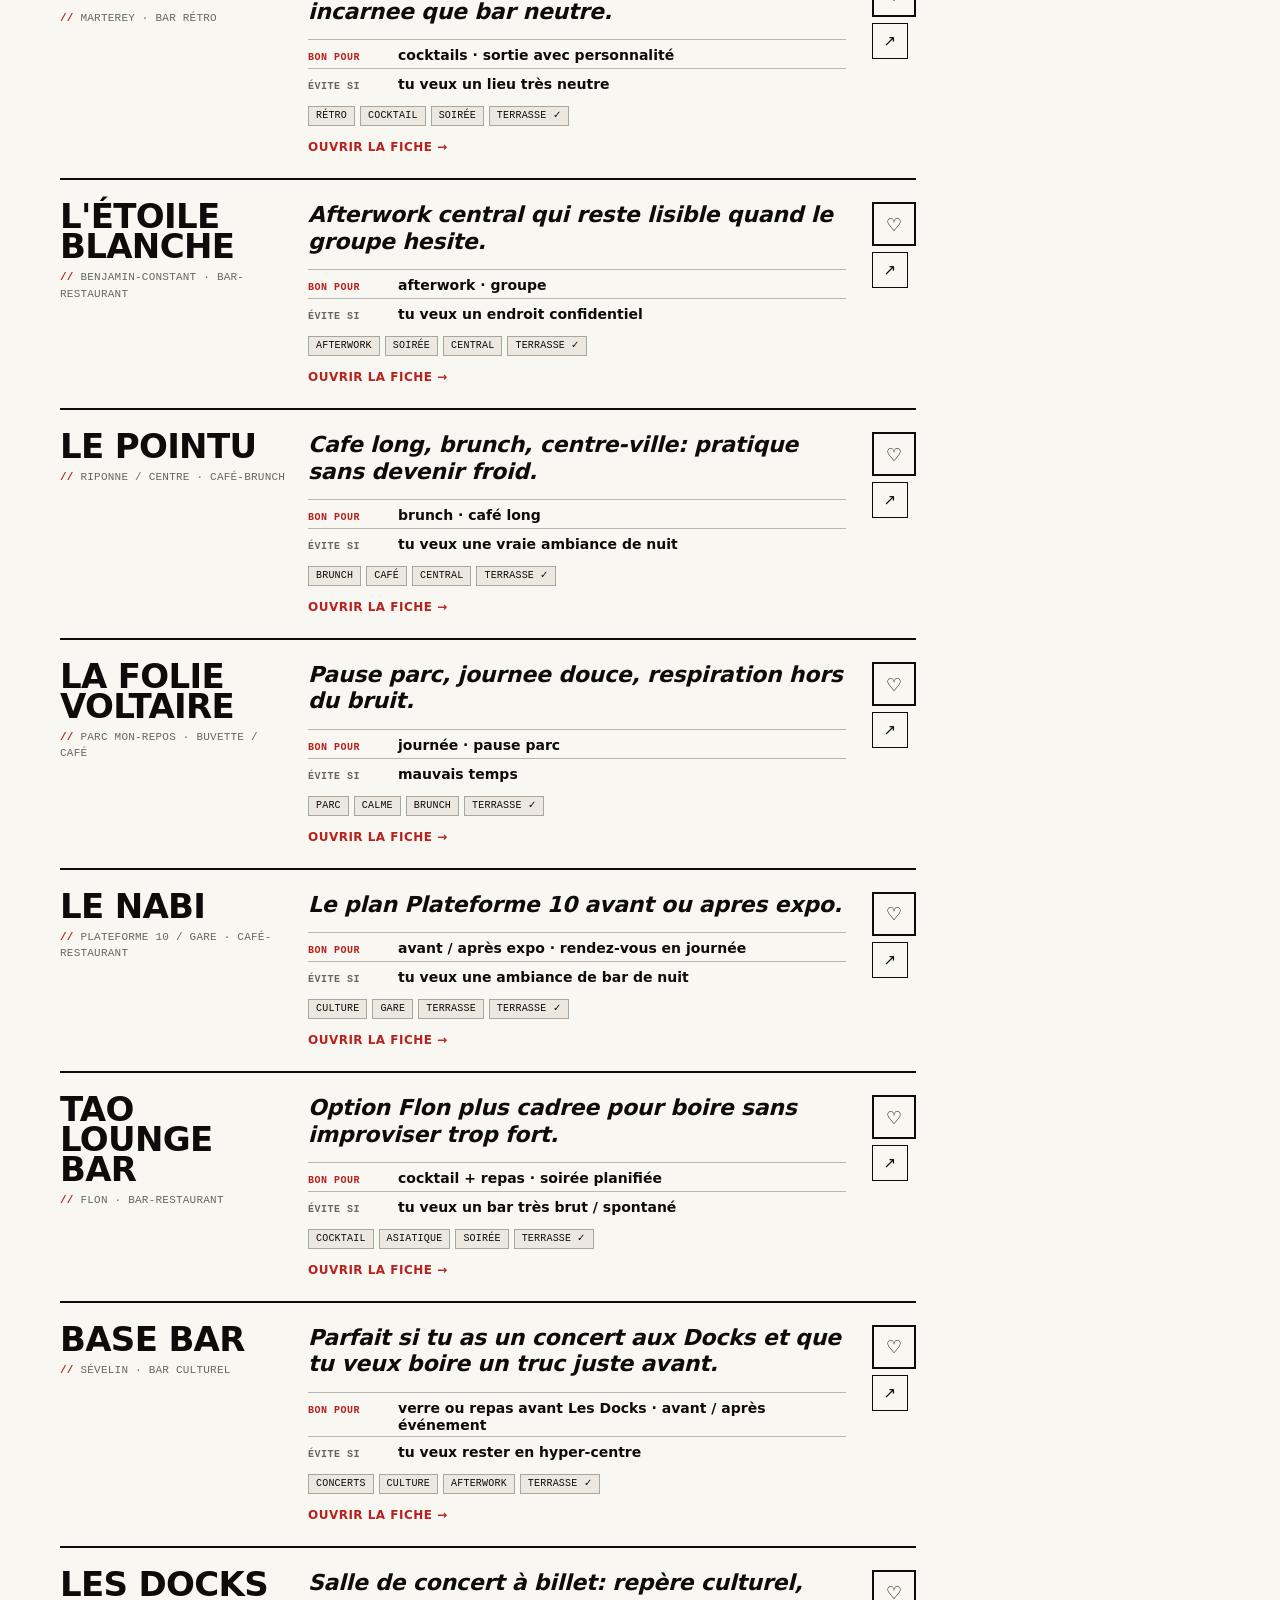
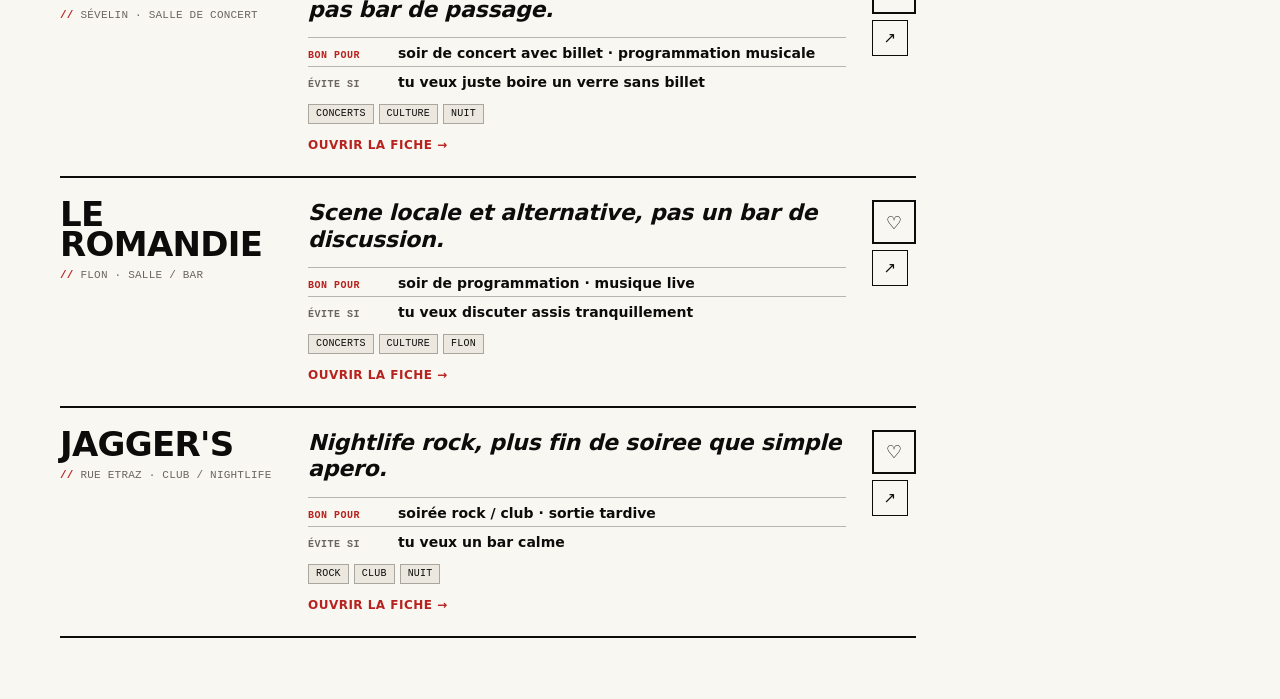
==== commit 18f2084e: "feat: keep agenda focused on upcoming events" ====
--- a/index.html
+++ b/index.html
@@ -5,7 +5,7 @@
 <meta name="viewport" content="width=device-width, initial-scale=1.0">
 <title>Le Bar Zine — Lausanne</title>
 
-<link rel="stylesheet" href="assets/styles.css?v=20260510-v14">
+<link rel="stylesheet" href="assets/styles.css?v=20260514-v15">
 </head>
 <body>
 
@@ -102,6 +102,6 @@
   </div>
 </section>
 
-<script src="assets/app.js?v=20260510-v14" defer></script>
+<script src="assets/app.js?v=20260514-v15" defer></script>
 </body>
 </html>
--- a/assets/styles.css
+++ b/assets/styles.css
@@ -1247,6 +1247,12 @@
   gap:10px;
   padding:20px 0;
 }
+.event-card.event-past{
+  opacity:.58;
+}
+.event-card.event-past .event-plans{
+  display:none;
+}
 .event-head{
   align-items:flex-start;
   display:flex;
@@ -1293,6 +1299,30 @@
   color:#322d28;
   font-size:15px;
   line-height:1.4;
+}
+.time-badge{
+  background:var(--paper-dark);
+  border:1px solid rgba(13,12,10,.38);
+  color:var(--muted);
+  display:inline-flex;
+  font-family:ui-monospace,SFMono-Regular,Menlo,monospace;
+  font-size:10px;
+  font-weight:800;
+  letter-spacing:.04em;
+  line-height:1;
+  padding:7px 9px;
+  text-transform:uppercase;
+}
+.time-now,
+.time-soon{
+  background:var(--red);
+  border-color:var(--red);
+  color:white;
+}
+.time-upcoming{color:var(--ink)}
+.time-past{
+  background:transparent;
+  border-color:rgba(13,12,10,.25);
 }
 .event-plans{
   border-top:1px solid rgba(13,12,10,.28);
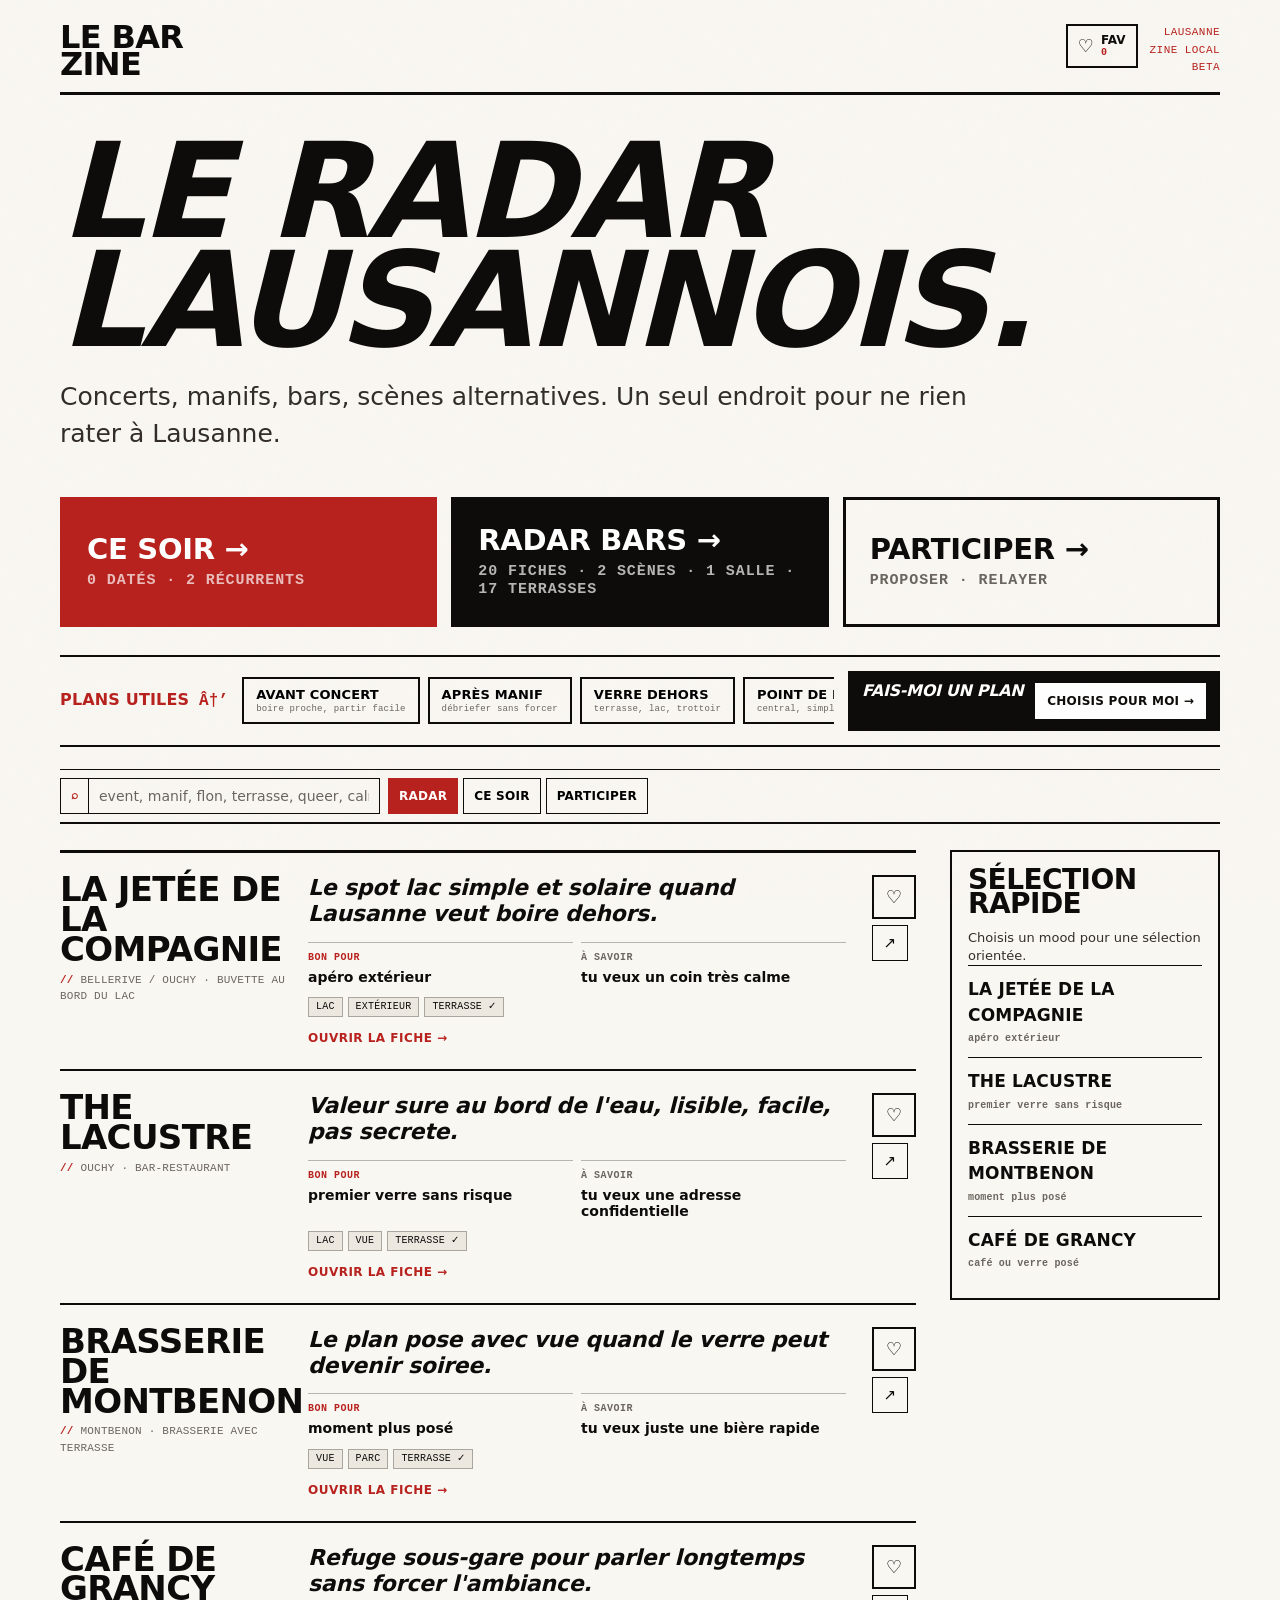
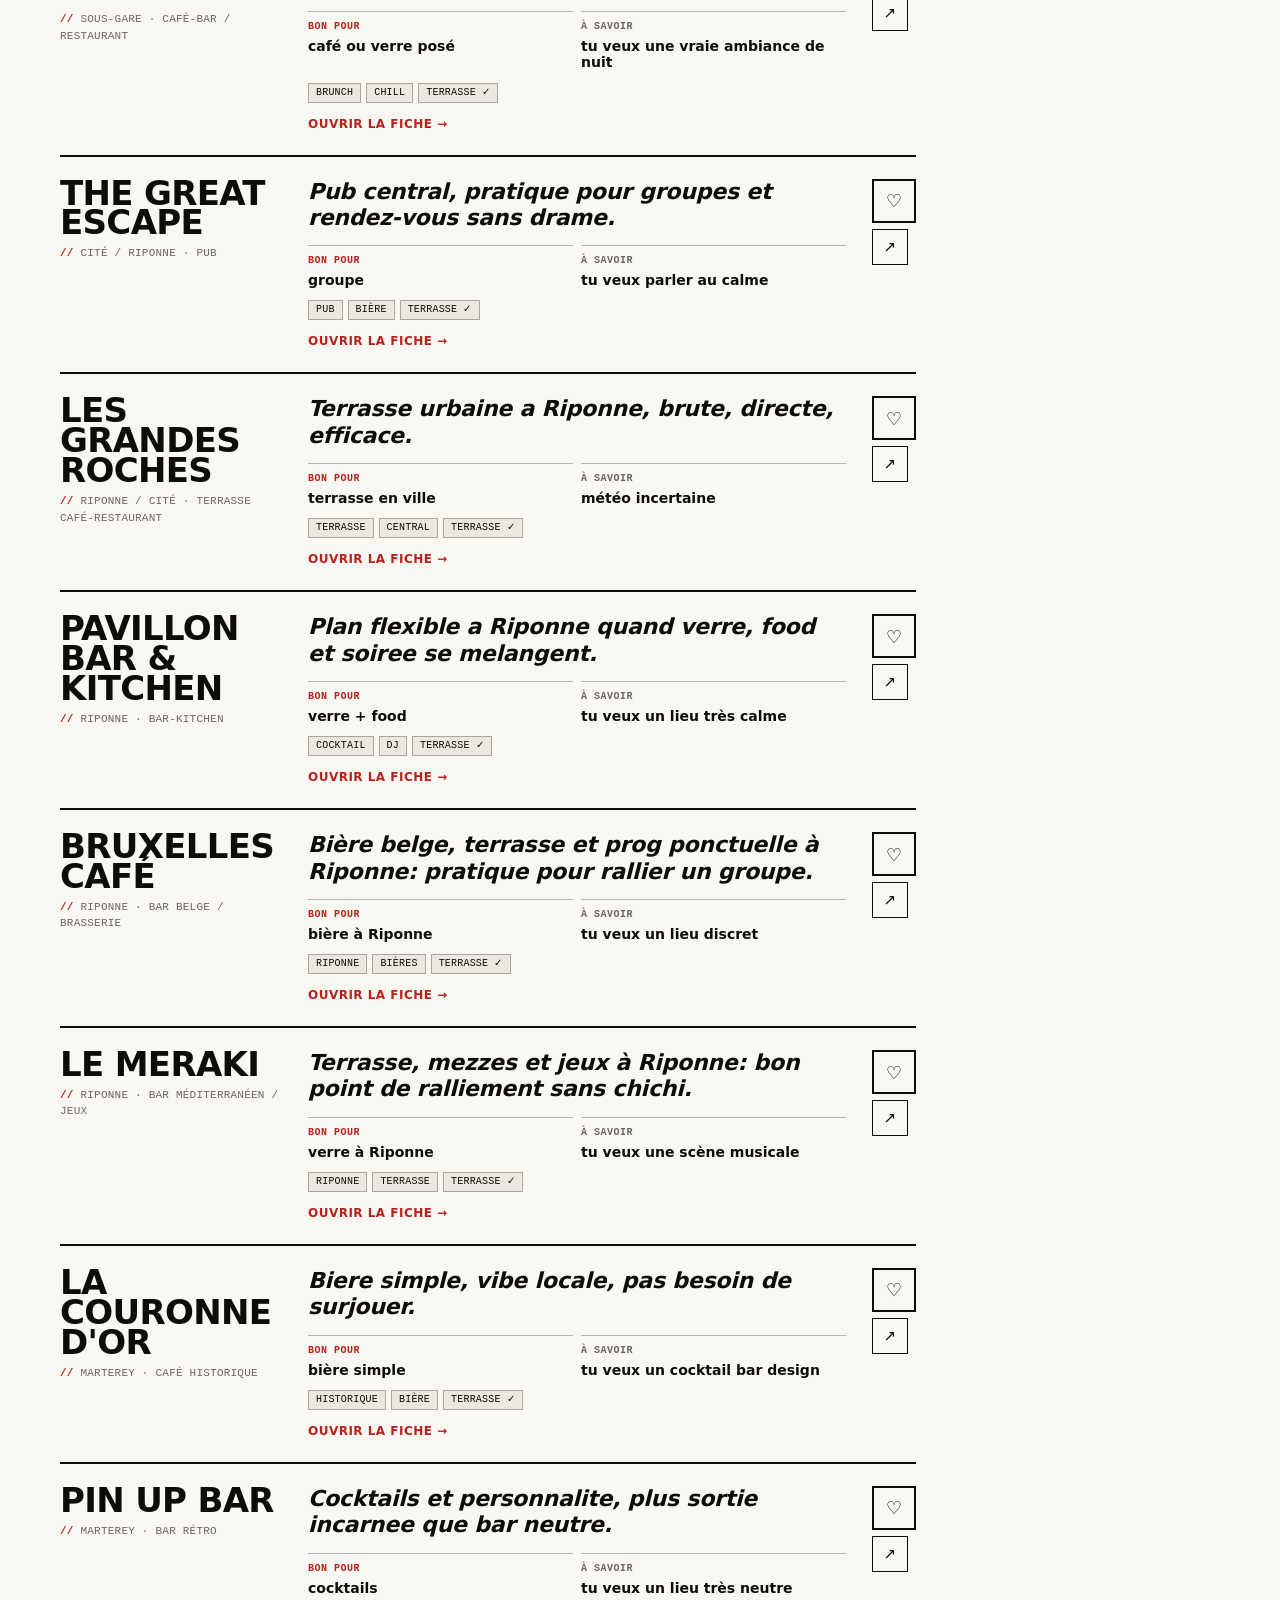
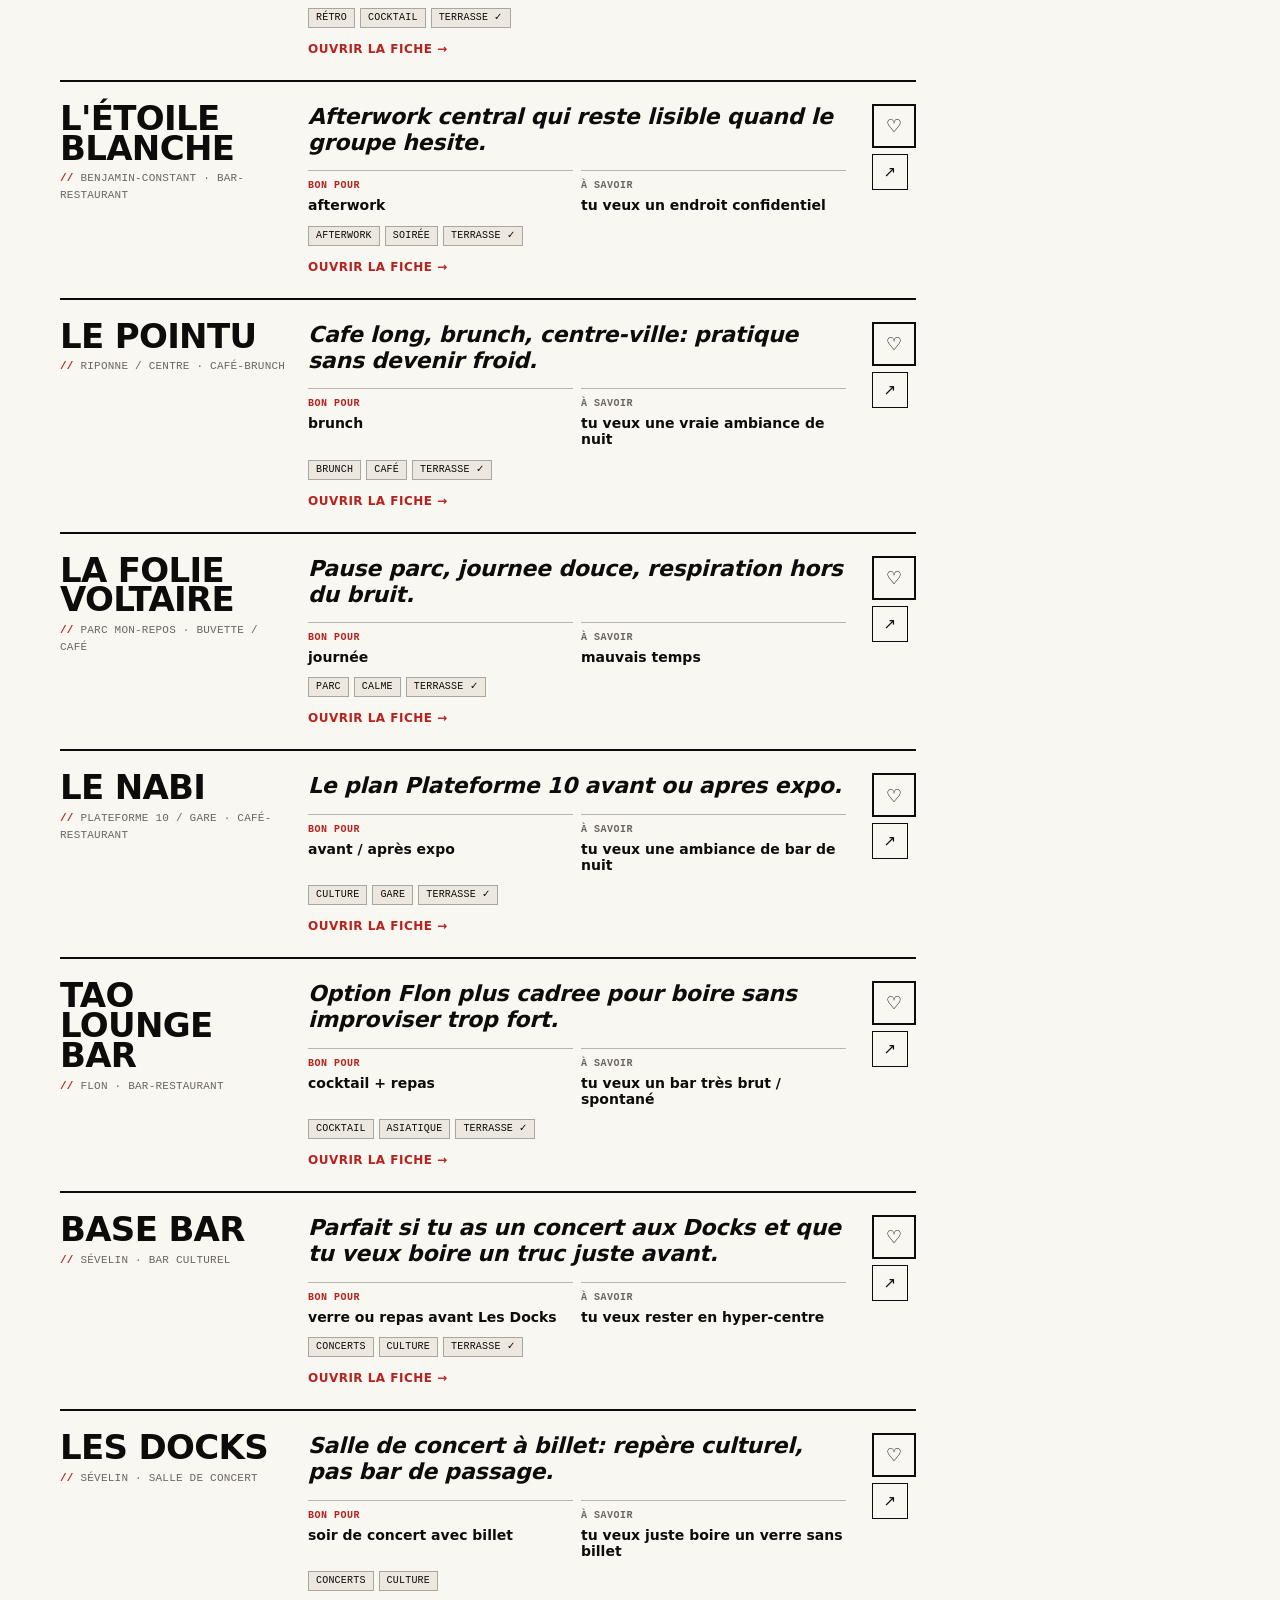
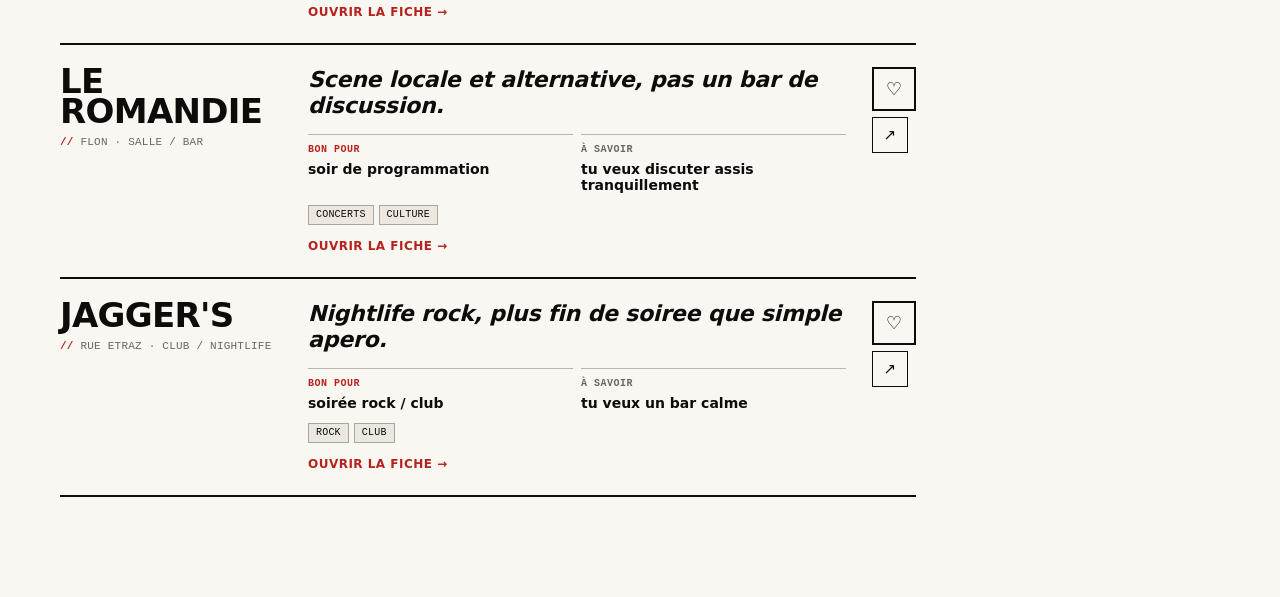
==== commit b70e2219: "feat: simplify mobile entry and event workflow" ====
--- a/index.html
+++ b/index.html
@@ -5,7 +5,7 @@
 <meta name="viewport" content="width=device-width, initial-scale=1.0">
 <title>Le Bar Zine — Lausanne</title>
 
-<link rel="stylesheet" href="assets/styles.css?v=20260514-v15">
+<link rel="stylesheet" href="assets/styles.css?v=20260514-v16">
 </head>
 <body>
 
@@ -102,6 +102,6 @@
   </div>
 </section>
 
-<script src="assets/app.js?v=20260514-v15" defer></script>
+<script src="assets/app.js?v=20260514-v16" defer></script>
 </body>
 </html>
--- a/assets/styles.css
+++ b/assets/styles.css
@@ -559,6 +559,35 @@
   line-height:1.2;
 }
 .card-fit.muted span{color:var(--muted)}
+.card-signals{
+  display:grid;
+  gap:8px;
+  grid-template-columns:repeat(2,minmax(0,1fr));
+  margin-top:2px;
+}
+.card-signals div{
+  border-top:1px solid rgba(13,12,10,.28);
+  min-width:0;
+  padding-top:7px;
+}
+.card-signals span{
+  color:var(--red);
+  display:block;
+  font-family:ui-monospace,SFMono-Regular,Menlo,monospace;
+  font-size:10px;
+  font-weight:800;
+  letter-spacing:.05em;
+  margin-bottom:4px;
+  text-transform:uppercase;
+}
+.card-signals div:nth-child(2) span{color:var(--muted)}
+.card-signals strong{
+  display:block;
+  font-family:Inter,ui-sans-serif,system-ui,sans-serif;
+  font-size:14px;
+  font-weight:850;
+  line-height:1.15;
+}
 .tags{display:flex;gap:5px;flex-wrap:wrap}
 .card .tags{margin-top:12px}
 .card-open{
@@ -1286,6 +1315,29 @@
 }
 .event-area{color:var(--muted);font-size:10px}
 .event-date{color:var(--red);font-weight:700;white-space:nowrap}
+.event-date-block{
+  align-items:flex-end;
+  display:flex;
+  flex-direction:column;
+  gap:6px;
+}
+.event-route{
+  border:1px solid var(--ink);
+  color:var(--ink);
+  font-family:ui-monospace,SFMono-Regular,Menlo,monospace;
+  font-size:10px;
+  font-weight:800;
+  letter-spacing:.04em;
+  padding:6px 8px;
+  text-decoration:none;
+  text-transform:uppercase;
+  transition:background .12s,color .12s;
+}
+.event-route:hover,
+.event-route:focus-visible{
+  background:var(--ink);
+  color:white;
+}
 .event-card h2{
   font-family:Inter,ui-sans-serif,system-ui,sans-serif;
   font-size:28px;
@@ -1620,6 +1672,8 @@
   }
   .card-fit{grid-template-columns:76px 1fr;gap:7px}
   .card-fit strong{font-size:13px}
+  .card-signals{grid-template-columns:1fr 1fr}
+  .card-signals strong{font-size:13px}
   .reason{font-size:10px}
   .sections{grid-template-columns:1fr}
   .service-grid{grid-template-columns:repeat(2,1fr)}
@@ -1649,16 +1703,33 @@
 }
 
 @media(max-width:700px){
+  .hero{
+    border-bottom:0;
+    min-height:auto;
+    padding-bottom:14px;
+  }
+  .hero p{
+    max-width:28rem;
+  }
   .sortie-strip{
     display:grid;
     gap:10px;
     grid-template-columns:1fr;
+    margin-top:18px;
     overflow:visible;
     padding:0;
   }
   .sortie-card{
-    min-height:92px;
+    min-height:66px;
+    padding:14px 16px;
     width:100%;
+  }
+  .sortie-strip strong{font-size:19px}
+  .sortie-strip span{font-size:10px;margin-top:4px}
+  .decision{display:none}
+  .controls{
+    border-top:3px solid var(--ink);
+    margin-top:0;
   }
 }
 
@@ -1679,6 +1750,11 @@
   .card-tools{grid-column:2 / 3;grid-row:1;justify-self:end}
   .name{font-size:23px}
   .card-fit{display:none}
+  .card-signals{
+    gap:6px;
+    grid-template-columns:1fr;
+  }
+  .card-signals div:nth-child(2){display:none}
   .tags{gap:4px}
   .tag{font-size:9px;padding:3px 6px}
   .detail-title{font-size:clamp(40px,12vw,80px)}
